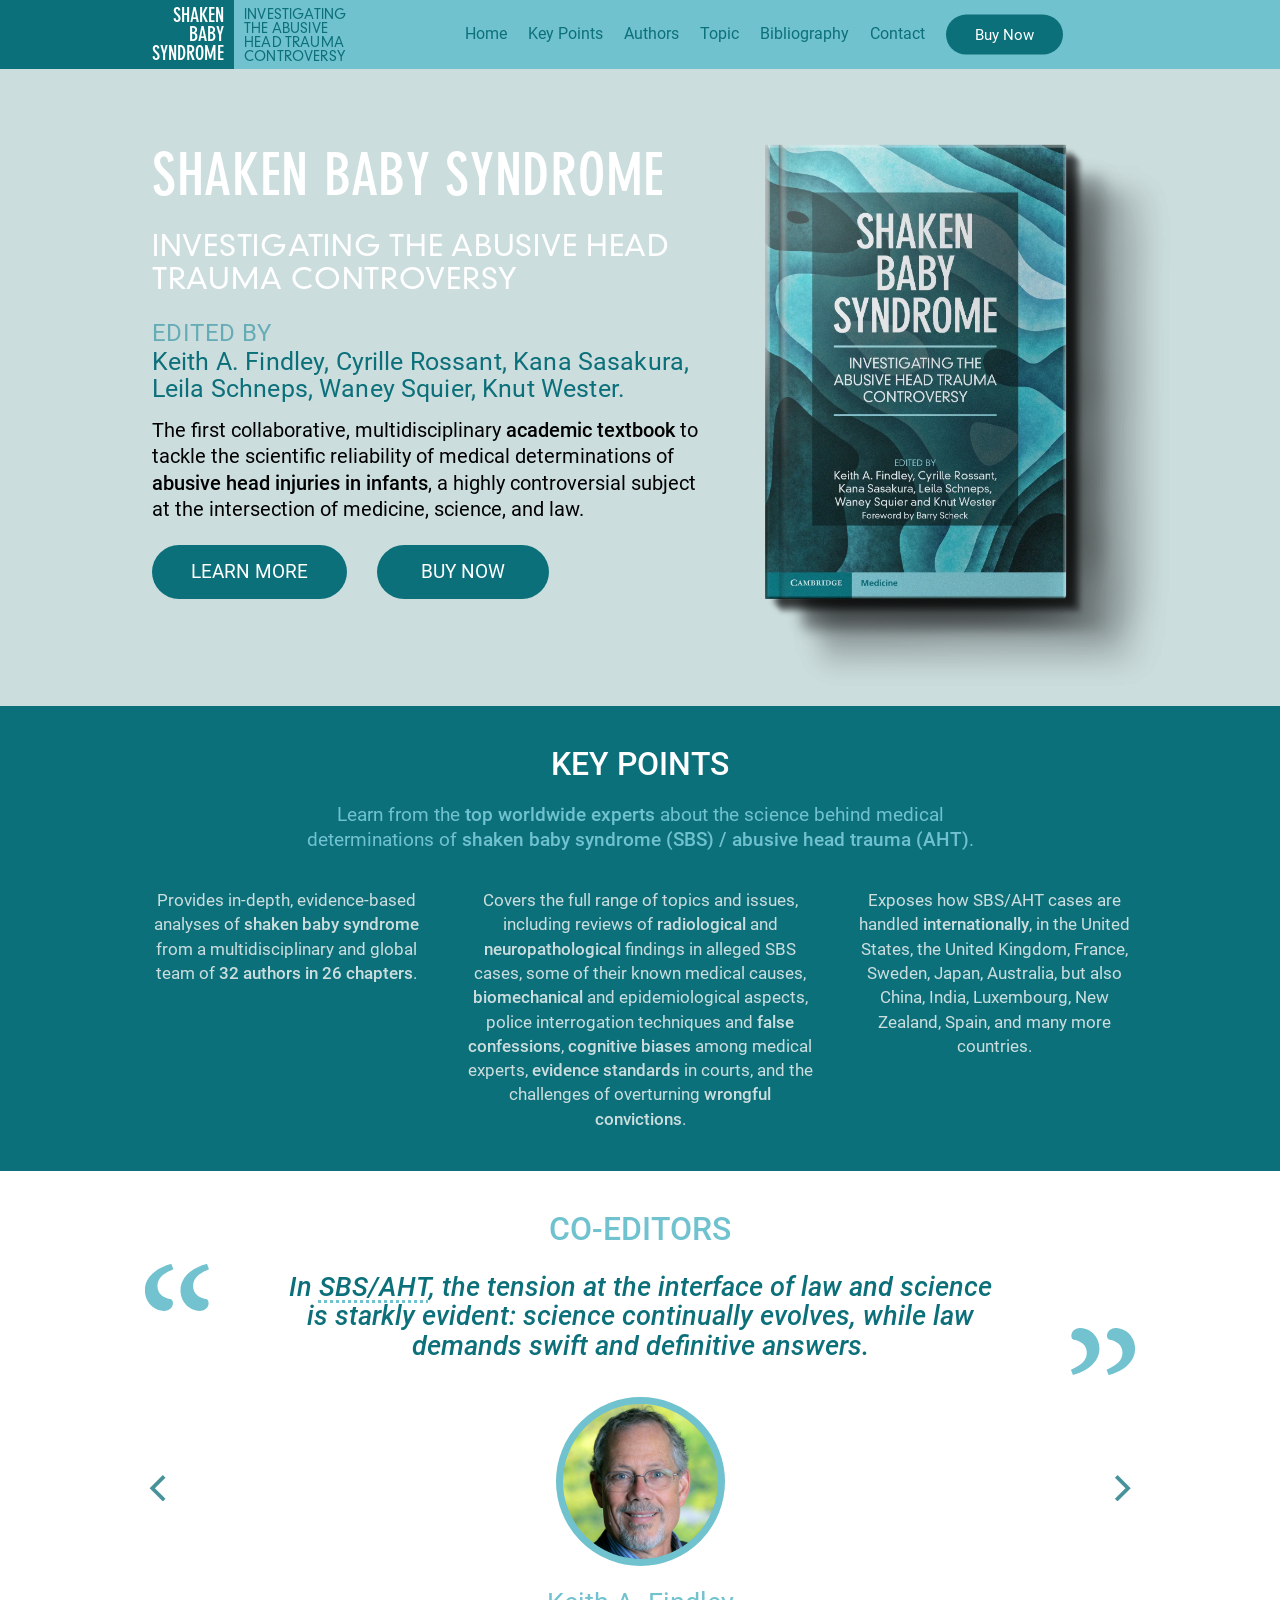
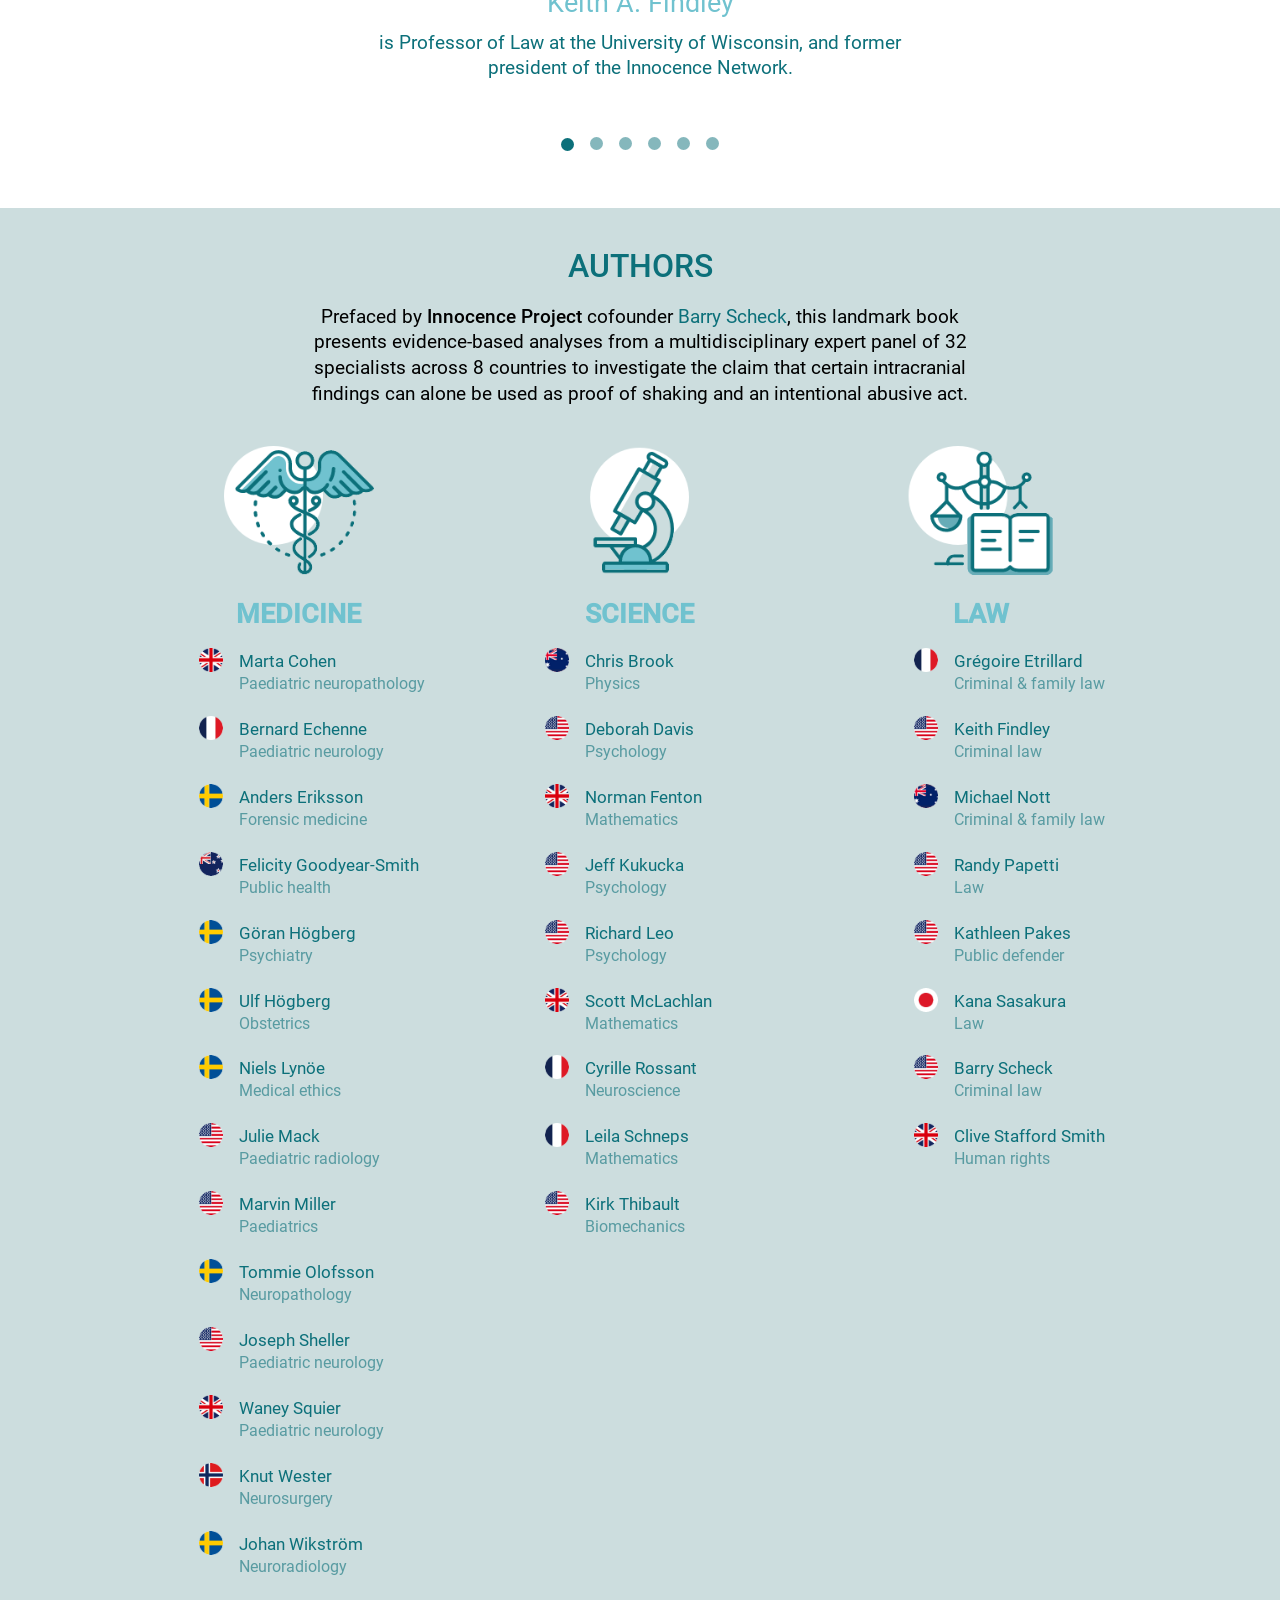
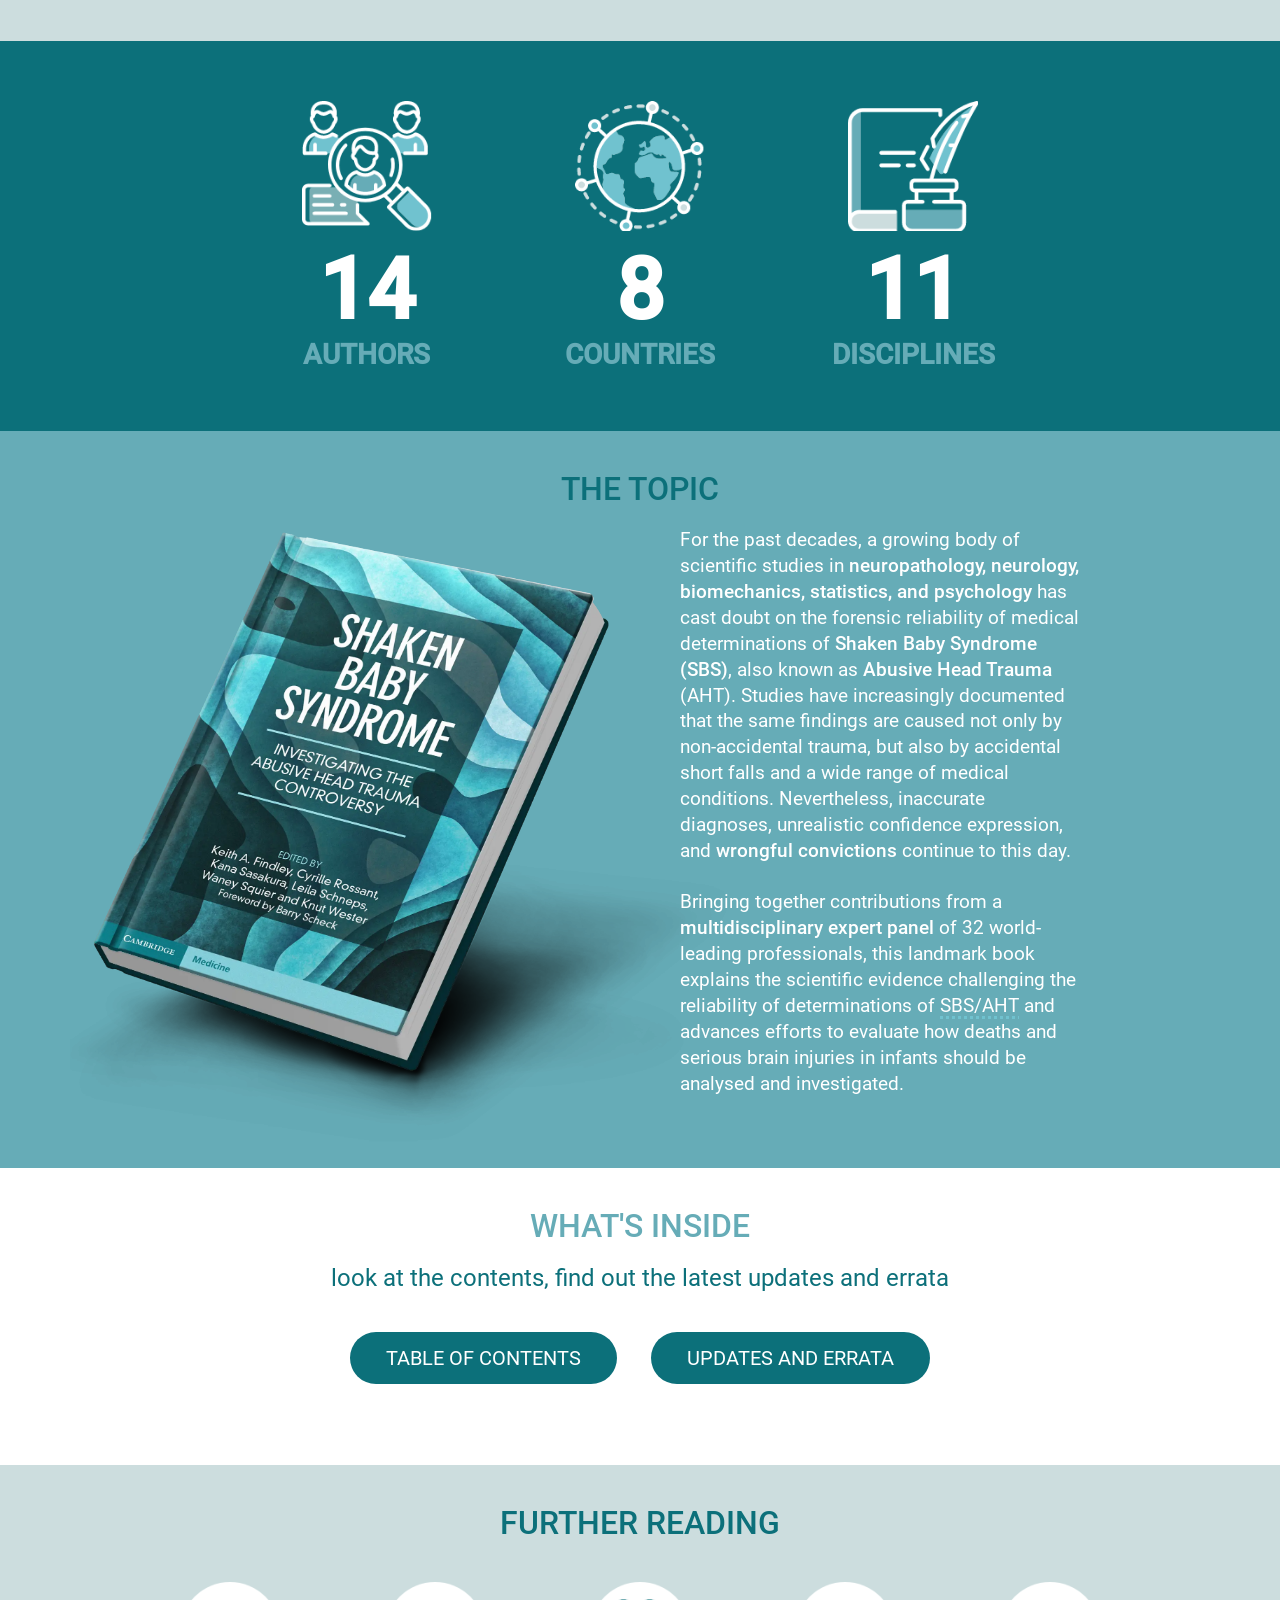
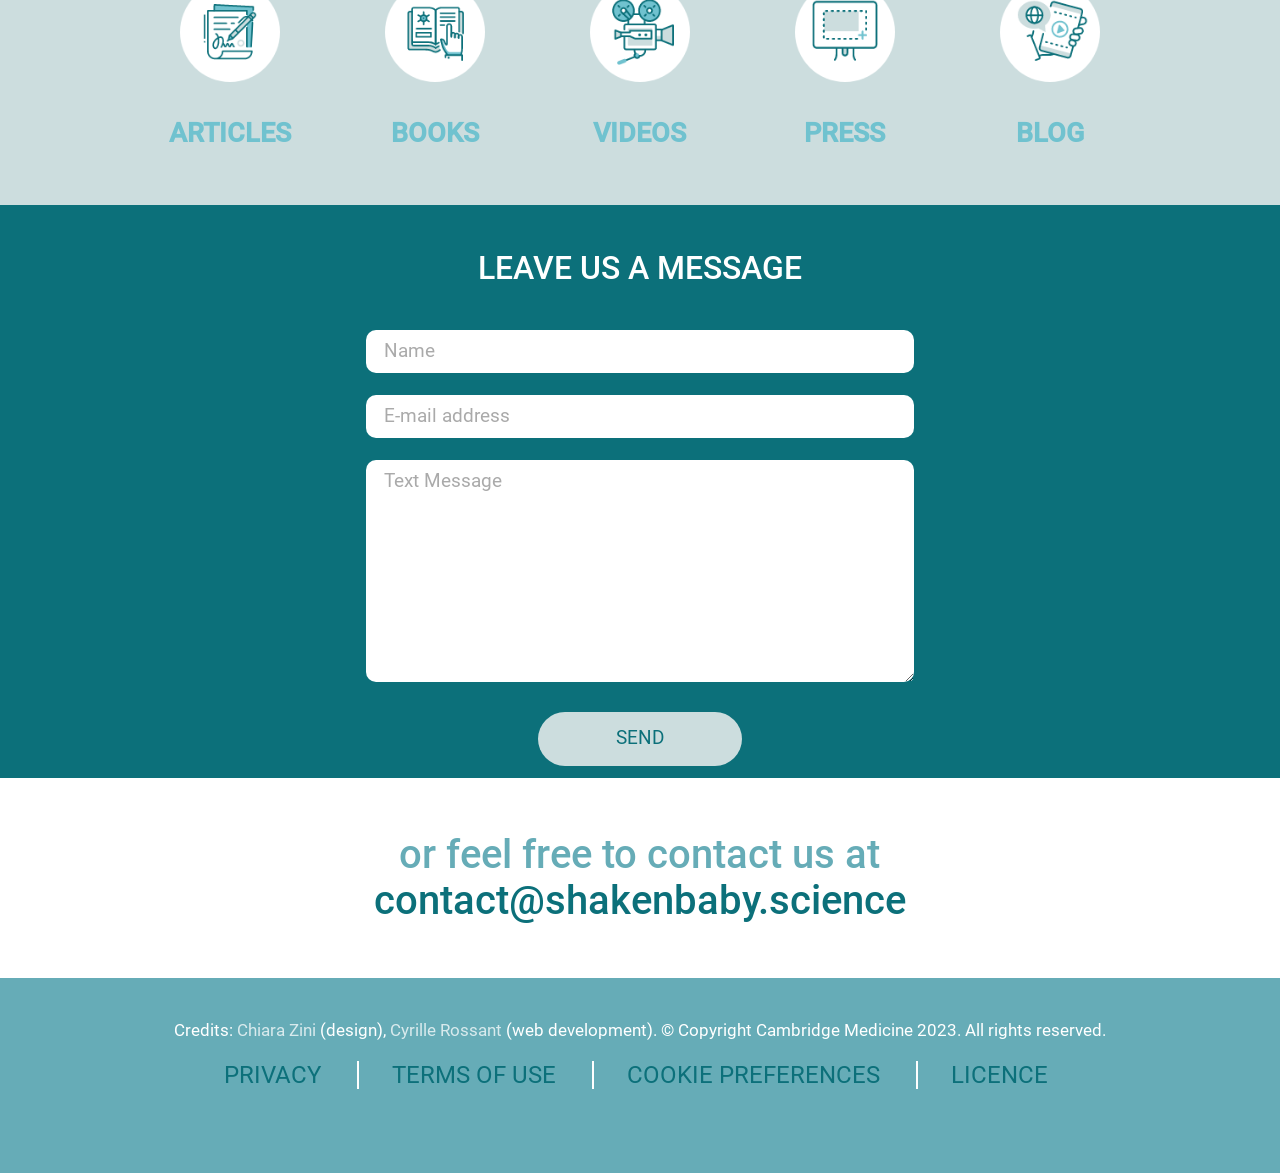
==== index.html @ 45409e69 "Update buy link while the Cambridge is down" ====
<!DOCTYPE html>
<html lang="en-us">

<head>

    <meta charset="UTF-8">
    <meta name="viewport" content="width=device-width, initial-scale=1">

    <title>Shaken Baby Syndrome: Investigating the Abusive Head Trauma Controversy</title>

    <!-- TERMLY COOKIE BANNER -->
    <script type="text/javascript" src="https://app.termly.io/embed.min.js" data-auto-block="on" data-website-uuid="29b89f35-43fa-4795-9ef7-62b72fe59351"></script>
    <script async src="https://www.googletagmanager.com/gtag/js?id=G-44QDYP10N1"></script>
    <script>window.dataLayer = window.dataLayer || []; function gtag() { dataLayer.push(arguments); }
        gtag('js', new Date()); gtag('config', 'G-44QDYP10N1', { cookie_flags: 'max-age=7200;secure; samesite=none' });
    </script>

    <!-- GOOGLE reCAPTCHA v3 -->
    <script src="https://www.google.com/recaptcha/api.js?render=explicit&onload=onRecaptchaLoadCallback"></script>


    <script src="js/main.js"></script>

    <link rel="stylesheet" href="css/flickity.min.css">
    <link rel="stylesheet" href="css/normalize.css">
    <link rel="stylesheet" href="css/main.css">
    <link rel="stylesheet" href="css/mobile.css">
    <link rel="stylesheet" href="css/print.css">

</head>

<body>

    <!-- HEADER -->
    <header>

        <!-- LEFT -->
        <div class="wrap-left">
        </div>

        <!-- CENTER -->
        <div class="wrap-center">

            <!-- CAMBRIDGE -->
            <nav id="cambridge">
                <a href="#top">shaken baby syndrome
                </a>
            </nav>

            <!-- MEDICINE -->
            <nav id="medicine">
                <a href="#top">investigating the abusive head trauma controversy</a>
            </nav>

            <!-- MENU -->
            <nav id="menu" role="navigation">
                <div class="collapsible-menu">
                    <input type="checkbox">

                    <span></span>
                    <span></span>
                    <span></span>

                    <ul>
                        <li><a href="#home">Home</a></li>
                        <li><a href="#key">Key Points</a></li>
                        <li><a href="#editors">Authors</a></li>
                        <li><a href="#topic">Topic</a></li>
                        <li><a href="#further">Bibliography</a></li>
                        <li><a href="#contact">Contact</a></li>
                        <li><a class="button" href="https://www.amazon.co.uk/Shaken-Baby-Syndrome-Investigating-Controversy/dp/1009384767/">Buy Now</a></li>
                    </ul>
                </div>
            </nav>

        </div>

        <!-- RIGHT -->
        <div class="wrap-right">
        </div>

    </header>


    <!-- MAIN -->
    <main>

        <!-- HERO -->
        <section id="hero">
            <div class="wrapper">
                <div class="text">
                    <div class="text-wrapper">
                        <a name="home" class="anchor"></a>
                        <h1>Shaken Baby Syndrome</h1>
                        <h2>Investigating The Abusive Head Trauma Controversy</h2>
                        <h3>Edited by</h3>
                        <h4>
                            Keith A. Findley,
                            Cyrille Rossant,
                            Kana Sasakura,
                            Leila Schneps,
                            Waney Squier,
                            Knut Wester.
                        </h4>
                        <summary>
                            The first collaborative, multidisciplinary <strong>academic textbook</strong> to tackle the scientific reliability of medical determinations of <strong>abusive head injuries in infants</strong>, a highly controversial subject at the intersection of medicine, science, and law.
                        </summary>
                        <div class="buttons">
                            <a class="button learn" href="#topic">Learn More</a>
                            <a class="button buy" href="https://www.amazon.co.uk/Shaken-Baby-Syndrome-Investigating-Controversy/dp/1009384767/">Buy
                                Now</a>
                        </div>
                    </div>
                </div>
                <figure class="cover"></figure>
            </div>
        </section>


        <!-- KEY POINTS -->
        <section id="key-points">
            <div class="wrapper">
                <div class="title">
                    <a name="key" class="anchor"></a>
                    <h2>Key Points</h2>
                    <h3>Learn from the <strong>top worldwide experts</strong> about the science behind medical determinations of <strong>shaken baby syndrome (SBS) / abusive head trauma (AHT)</strong>.</h3>
                </div>
                <div class="cols">
                    <div class="col col1">
                        Provides in-depth, evidence-based analyses of <strong>shaken baby syndrome</strong> from a multidisciplinary and global team of <strong>32 authors in 26 chapters</strong>.
                    </div>
                    <div class="col col2">
                        Covers the full range of topics and issues, including reviews of <strong>radiological</strong> and <strong>neuropathological</strong> findings in alleged SBS cases, some of their known medical causes, <strong>biomechanical</strong> and epidemiological aspects, police interrogation techniques and <strong>false confessions</strong>, <strong>cognitive biases</strong> among medical experts, <strong>evidence standards</strong> in courts, and the challenges of overturning <strong>wrongful convictions</strong>.
                    </div>
                    <div class="col col3">
                        Exposes how SBS/AHT cases are handled <strong>internationally</strong>, in the United States, the United Kingdom, France, Sweden, Japan, Australia, but also China, India, Luxembourg, New Zealand, Spain, and many more countries.
                    </div>
                </div>
            </div>
        </section>


        <!-- CO-EDITORS -->
        <section id="editors">
            <div class="wrapper">
                <h2>Co-editors</h2>

                <div class="carousel" data-flickity='{ "draggable": "true", "autoPlay": 5000, "contain": true, "wrapAround": true }'>


                    <!-- KEITH A FINDLEY -->
                    <div class="carousel-cell cell-findley">
                        <div class="quote-wrapper">
                            <div class="quote">
                                In <abbr title="Shaken Baby Syndrome/Abusive Head Trauma">SBS/AHT</abbr>, the tension at the interface of law and science is starkly evident: science continually evolves, while law demands swift and definitive answers.
                            </div>
                        </div>
                        <div class="picture">
                            <figure class="editor-findley"></figure>
                        </div>

                        <h3>Keith A. Findley</h3>
                        <p>
                            is Professor of Law at the University of Wisconsin, and former president of the Innocence Network.
                        </p>
                    </div>


                    <!-- CYRILLE ROSSANT -->
                    <div class="carousel-cell">
                        <div class="quote-wrapper">
                            <div class="quote">
                                French national diagnosis guidelines about <abbr title="Shaken Baby Syndrome/Abusive Head Trauma">SBS/AHT</abbr> are inconsistent with the current state of scientific knowledge and should be urgently revised.
                            </div>
                        </div>
                        <div class="picture">
                            <figure class="editor-rossant"></figure>
                        </div>

                        <h3>Cyrille Rossant</h3>
                        <p>
                            is a neuroscience researcher and software engineer at the Institute of Neurology, University College London.
                        </p>
                    </div>


                    <!-- KANA SASAKURA -->
                    <div class="carousel-cell">
                        <div class="quote-wrapper">
                            <div class="quote">
                                The <abbr title="Shaken Baby Syndrome/Abusive Head Trauma">SBS/AHT</abbr> hypothesis has become a controversial topic of debate in Japan. A full review of cases that were convicted in the past is essential.
                            </div>
                        </div>
                        <div class="picture">
                            <figure class="editor-sasakura"></figure>
                        </div>

                        <h3>Kana Sasakura</h3>
                        <p>
                            is a professor of criminal procedure law at Konan University, Kobe.
                        </p>
                    </div>


                    <!-- LEILA SCHNEPS -->
                    <div class="carousel-cell">
                        <div class="quote-wrapper">
                            <div class="quote">
                                The medical studies rejecting short falls as acceptable explanations of SBS-like symptoms in babies are statistically flawed, and contradict numerous published witnessed cases.
                            </div>
                        </div>
                        <div class="picture">
                            <figure class="editor-schneps"></figure>
                        </div>

                        <h3>Leila Schneps</h3>
                        <p>
                            is Professor of Mathematics working at Sorbonne University, Paris.
                        </p>
                    </div>


                    <!-- WANEY SQUIER -->
                    <div class="carousel-cell">
                        <div class="quote-wrapper">
                            <div class="quote">
                                A better understanding of infant neuropathology is essential for more accurate diagnoses and fairer assessment of cases in courts.
                            </div>
                        </div>
                        <div class="picture">
                            <figure class="editor-squier"></figure>
                        </div>

                        <h3>Waney Squier</h3>
                        <p>
                            is a retired paediatric neuropathologist, formerly John Radcliffe Hospital, Oxford, UK.
                        </p>
                    </div>


                    <!-- KNUT WESTER -->
                    <div class="carousel-cell">
                        <div class="quote-wrapper">
                            <div class="quote">
                                Benign external hydrocephalus is likely to be frequently misdiagnosed as abusive head trauma, thus causing false accusations of child abuse.
                            </div>
                        </div>
                        <div class="picture">
                            <figure class="editor-wester"></figure>
                        </div>

                        <h3>Knut Wester</h3>
                        <p>
                            is a neurosurgeon, and Professor Emeritus in the Department of Clinical Medicine at the University of Bergen, Norway.
                        </p>
                    </div>


                </div>
            </div>
        </section>


        <!-- AUTHORS -->
        <section id="authors">
            <div class="wrapper">
                <a name="authors" class="anchor"></a>
                <h2>Authors</h2>
                <summary>
                    Prefaced by <strong>Innocence Project</strong> cofounder <a href="https://en.wikipedia.org/wiki/Barry_Scheck">Barry Scheck</a>, this landmark book presents evidence-based analyses from a multidisciplinary expert panel of 32 specialists across 8 countries to investigate the claim that certain intracranial findings can alone be used as proof of shaking and an intentional abusive act.
                </summary>
                <div class="cols">
                    <div class="col col1">
                        <img src="img/Medicine_icon.png">
                        <h3>Medicine</h3>
                        <ul class="medicine">
                            <li><i class="country-gb"> </i>Marta Cohen<br><span class="discipline">Paediatric neuropathology</span></li>
                            <li><i class="country-fr"> </i>Bernard Echenne<br><span class="discipline">Paediatric neurology</span></li>
                            <li><i class="country-sw"> </i>Anders Eriksson<br><span class="discipline">Forensic medicine</span></li>
                            <li><i class="country-nz"> </i>Felicity Goodyear-Smith<br><span class="discipline">Public health</span></li>
                            <li><i class="country-sw"> </i>Göran Högberg<br><span class="discipline">Psychiatry</span></li>
                            <li><i class="country-sw"> </i>Ulf Högberg<br><span class="discipline">Obstetrics</span></li>
                            <li><i class="country-sw"> </i>Niels Lynöe<br><span class="discipline">Medical ethics</span></li>
                            <li><i class="country-us"> </i>Julie Mack<br><span class="discipline">Paediatric radiology</span></li>
                            <li><i class="country-us"> </i>Marvin Miller<br><span class="discipline">Paediatrics</span></li>
                            <li><i class="country-sw"> </i>Tommie Olofsson<br><span class="discipline">Neuropathology</span></li>
                            <li><i class="country-us"> </i>Joseph Sheller<br><span class="discipline">Paediatric neurology</span></li>
                            <li><i class="country-gb"> </i>Waney Squier<br><span class="discipline">Paediatric neurology</span></li>
                            <li><i class="country-nw"> </i>Knut Wester<br><span class="discipline">Neurosurgery</span></li>
                            <li><i class="country-sw"> </i>Johan Wikström<br><span class="discipline">Neuroradiology</span></li>
                        </ul>
                    </div>
                    <div class="col col2">
                        <img src="img/Science_icon.png">
                        <h3>Science</h3>
                        <ul class="science">
                            <li><i class="country-au"> </i>Chris Brook<br><span class="discipline">Physics</span></li>
                            <li><i class="country-us"> </i>Deborah Davis<br><span class="discipline">Psychology</span></li>
                            <li><i class="country-gb"> </i>Norman Fenton<br><span class="discipline">Mathematics</span></li>
                            <li><i class="country-us"> </i>Jeff Kukucka<br><span class="discipline">Psychology</span></li>
                            <li><i class="country-us"> </i>Richard Leo<br><span class="discipline">Psychology</span></li>
                            <li><i class="country-gb"> </i>Scott McLachlan<br><span class="discipline">Mathematics</span></li>
                            <li><i class="country-fr"> </i>Cyrille Rossant<br><span class="discipline">Neuroscience</span></li>
                            <li><i class="country-fr"> </i>Leila Schneps<br><span class="discipline">Mathematics</span></li>
                            <li><i class="country-us"> </i>Kirk Thibault<br><span class="discipline">Biomechanics</span></li>
                        </ul>
                    </div>
                    <div class="col col3">
                        <img src="img/Law_icon.png">
                        <h3>Law</h3>
                        <ul class="law">
                            <li><i class="country-fr"> </i>Grégoire Etrillard<br><span class="discipline">Criminal & family law</span></li>
                            <li><i class="country-us"> </i>Keith Findley<br><span class="discipline">Criminal law</span></li>
                            <li><i class="country-au"> </i>Michael Nott<br><span class="discipline">Criminal & family law</span></li>
                            <li><i class="country-us"> </i>Randy Papetti<br><span class="discipline">Law</span></li>
                            <li><i class="country-us"> </i>Kathleen Pakes<br><span class="discipline">Public defender</span></li>
                            <li><i class="country-jp"> </i>Kana Sasakura<br><span class="discipline">Law</span></li>
                            <li><i class="country-us"> </i>Barry Scheck<br><span class="discipline">Criminal law</span></li>
                            <li><i class="country-gb"> </i>Clive Stafford Smith<br><span class="discipline">Human rights</span></li>
                        </ul>
                    </div>
                </div>
            </div>
        </section>


        <!-- NUMBERS -->
        <section id="numbers">
            <div class="wrapper">
                <div class="col col1">
                    <figure></figure>
                    <div class="number">32</div>
                    <div class="name">authors</div>
                </div>
                <div class="col col2">
                    <figure></figure>
                    <div class="number">8</div>
                    <div class="name">countries</div>
                </div>
                <div class="col col3">
                    <figure></figure>
                    <div class="number">16</div>
                    <div class="name">disciplines</div>
                </div>
            </div>
        </section>


        <!-- TOPIC -->
        <section id="topic">
            <div class="wrapper">
                <a name="topic" class="anchor"></a>
                <h2>The topic</h2>
                <div class="cols">
                    <figure></figure>
                    <div class="text">
                        <div class="text-wrapper">
                            <p>
                                For the past decades, a growing body of scientific studies in <strong>neuropathology, neurology, biomechanics, statistics, and psychology</strong> has cast doubt on the forensic reliability of medical determinations of <strong>Shaken Baby Syndrome (SBS)</strong>, also known as <strong>Abusive Head Trauma</strong> (AHT). Studies have increasingly documented that the same findings are caused not only by non-accidental trauma, but also by accidental short falls and a wide range of medical conditions. Nevertheless, inaccurate diagnoses, unrealistic confidence expression, and <strong>wrongful convictions</strong> continue to this day.
                            </p>
                            <p>
                                Bringing together contributions from a <strong>multidisciplinary expert panel</strong> of 32 world-leading professionals, this landmark book explains the scientific evidence challenging the reliability of determinations of <abbr title="Shaken Baby Syndrome/Abusive Head Trauma">SBS/AHT</abbr> and advances efforts to evaluate how deaths and serious brain injuries in infants should be analysed and investigated.
                            </p>
                        </div>
                    </div>
                </div>
            </div>
        </section>


        <!-- INFO -->
        <section id="info">
            <div class="wrapper">
                <h2>what's inside</h2>
                <summary>look at the contents, find out the latest updates and errata</summary>
                <div class="buttons">
                    <a class="button contents" href="details.html#contents">table of contents</a>
                    <a class="button updates" href="details.html#errata">updates and errata</a>
                </div>
            </div>
        </section>


        <!-- FURTHER READING -->
        <section id="further">
            <div class="wrapper">
                <a name="further" class="anchor"></a>
                <h2>further reading</h2>
                <ul>
                    <li class="col1">
                        <a href="details.html#articles">
                            <figure></figure>
                            <h3>articles</h3>
                        </a>
                    </li>
                    <li class="col2"><a href="details.html#books">
                            <figure></figure>
                            <h3>books</h3>
                        </a>
                    </li>
                    <li class="col3">
                        <a href="details.html#videos">
                            <figure></figure>
                            <h3>videos</h3>
                        </a>
                    </li>
                    <li class="col4">
                        <a href="details.html#press-investigations">
                            <figure></figure>
                            <h3>press</h3>
                        </a>
                    </li>
                    <li class="col5">
                        <a href="details.html#blog">
                            <figure></figure>
                            <h3>blog</h3>
                        </a>
                    </li>
                </ul>
            </div>
        </section>


        <!-- MESSAGE -->
        <section id="message">
            <div class="wrapper">
                <a name="contact" class="anchor"></a>
                <h2>Leave us a message</h2>
                <form action="https://getform.io/f/b165f3af-00d9-4ef8-ae39-d2d396b95df0" method="POST">
                    <input name="name" class="name" type="text" placeholder="Name" required="required">
                    <input name="email" class="email" type="email" placeholder="E-mail address" required="required">
                    <textarea name="message" class="message" placeholder="Text Message" required="required"></textarea>
                    <input type="hidden" name="_gotcha" style="display:none !important">
                    <input type="hidden" id="captchaResponse" name="g-recaptcha-response">
                    <input type="submit" value="send" class="submit">
                </form>
                <div id="inline-badge"></div>
            </div>
        </section>


        <!-- MAIL -->
        <section id="mail">
            <div class="wrapper">
                <h2><span>or feel free</span> <span>to contact</span> <span>us at</span>
                    <a href="mailto:contact@shakenbaby.science">
                        <span>contact@</span> <span>shakenbaby.</span> <span>science</span>
                    </a>
                </h2>
            </div>
        </section>

    </main>


    <!-- FOOTER -->
    <footer>
        <div class="wrapper">
            <p class="copyright">
                Credits: <a href="https://www.linkedin.com/in/czini/">Chiara Zini</a> (design), <a href="https://cyrille.rossant.net/">Cyrille Rossant</a> (web development).
                © Copyright Cambridge Medicine 2023. All rights reserved.</p>
            <p class="privacy">
                <a href="privacy.html" class="col1">privacy</a>
                <a href="terms.html" class="col2">terms of use</a>
                <a href="#" class="col3" onclick="window.displayPreferenceModal();return false;" id="termly-consent-preferences">cookie preferences</a>
                <a href="https://www.cambridge.org/legal/copyright" class="col4">licence</a>
            </p>
        </div>
    </footer>

    <script src="js/flickity.pkgd.min.js"></script>
    <script>
        function onRecaptchaLoadCallback() {
            var clientId = grecaptcha.render('inline-badge', {
                'sitekey': '6LfmmvgkAAAAAE5ci2NyakSMS-afL-tekveHQrgn',
                'badge': 'inline',
                'size': 'invisible'
            });

            grecaptcha.ready(function () {
                grecaptcha.execute(clientId, {
                    action: 'homepage'
                })
                    .then(function (token) {
                        document.getElementById('captchaResponse').value = token;
                    });
            });
        }
    </script>

    <script type="text/javascript">var sc_project = 12850801; var sc_invisible = 1; var sc_security = "9dd4a4d2";</script>
    <script type="text/javascript" src="https://www.statcounter.com/counter/counter.js" async></script>
</body>

</html>
---- css/main.css ----
/*************************************************************************************************/
/* GENERAL */
/*************************************************************************************************/

:root {
    --theme-color-1: #70C2CF;
    --theme-color-2: #CCDDDE;
    --theme-color-3: #66ACB7;
    --theme-color-4: #0C707A;
    --theme-color-5: #152829;

    --main-width: 1280px;
}

@font-face {
    font-family: "DINNeuzeitGroteskStd-Bold";
    src: url("../woff/DINNeuzeitGroteskStd-BdCond.woff") format("woff");
}

@font-face {
    font-family: "DINNeuzeitGroteskStd-Light";
    src: url("../woff/DINNeuzeitGroteskStd-Light.woff") format("woff");
}

@font-face {
    font-family: "Roboto";
    font-style: normal;
    font-weight: 400;
    font-display: swap;
    src: url("../woff/Roboto-Regular.woff") format("woff");
}

@font-face {
    font-family: "Roboto";
    font-style: normal;
    font-weight: 500;
    font-display: swap;
    src: url("../woff/Roboto-Medium.woff") format("woff");
}

@font-face {
    font-family: "Roboto";
    font-style: italic;
    font-weight: 400;
    font-display: swap;
    src: url("../woff/Roboto-Italic.woff") format("woff");
}

@font-face {
    font-family: "Roboto";
    font-style: italic;
    font-weight: 500;
    font-display: swap;
    src: url("../woff/Roboto-MediumItalic.woff") format("woff");
}


html,
body {
    max-width: 100%;
    overflow-x: hidden;
}

body {
    margin: 0;
    padding: 0;


    /* background-size: 1600px;
    background-position-x: calc(50% + 30px);
    background-position-y: 0px;
    background-repeat: no-repeat;
    background-image: url('../img/SBS_Book_WebSite.jpg');
    opacity: .75; */

}

html {
    scroll-behavior: smooth;
    scroll-padding-top: 65px;
}

* {
    font-family: 'Roboto', sans-serif;
}

h1,
h2,
h3,
h4,
h5,
h6 {
    padding: 0;
    margin: 0;
}

a {
    text-decoration: none;
    color: inherit;
}

a:hover {
    filter: brightness(125%);
}

summary {
    list-style: none;
}

ul {
    list-style: none;
}

section strong {
    font-weight: 500;
}

abbr[title] {
    text-underline-offset: 4px;
    text-decoration-thickness: 3px;
    text-decoration-color: var(--theme-color-1);
}

a.anchor {
    display: block;
}



/*************************************************************************************************/
/* BUTTONS */
/*************************************************************************************************/

.button {
    padding: 10px 32px;
    font-size: 11pt;
    border: 0;
    border-radius: 30px;
    cursor: pointer;
    white-space: nowrap;
}

/* LIGHT DEACTIVATED */
.button {
    background-color: var(--theme-color-4);
    color: white;
}

/* LIGHT ACTIVATED */
.button:hover {
    background-color: white;
    color: var(--theme-color-4);
}

/* DARK DEACTIVATED */
.button.dark {
    background-color: var(--theme-color-2);
    color: var(--theme-color-4);
    font-weight: normal;
}

/* DARK ACTIVATED */
.button.dark:hover {
    background-color: var(--theme-color-2);
    color: var(--theme-color-4);
    font-weight: bold;
}

.button:active {
    position: relative;
    top: 1px;
    left: 1px;
}



/*************************************************************************************************/
/* HEADER */
/*************************************************************************************************/

header {
    margin: 0;
    padding: 0;
    width: 100%;
    height: 69px;
    background: var(--theme-color-1);
    font-size: 13pt;
    position: fixed;
    z-index: 10;

    display: flex;
    flex-wrap: nowrap;
    justify-content: center;
}

header .wrap-left {
    background: var(--theme-color-4);
    flex: 1;
}

header .wrap-center {
    background: var(--theme-color-1);
    flex: 0 1 1000px;
    display: flex;
}

header .wrap-right {
    background-color: --var(--theme-color-1);
    flex: 1;
}

header #cambridge {
    background-color: var(--theme-color-4);
    flex: 0 0 94px;
    height: 100%;
    margin: 0;
    text-align: right;
    text-transform: uppercase;
    display: flex;
    justify-content: right;
    align-items: center;
}

header #cambridge a {
    font-family: 'DINNeuzeitGroteskStd-Bold';
    font-size: 15pt;
    color: #fff;
    width: 76px;
    line-height: .95em;
    padding: 8px 10px 4px 0;
}

header #medicine {
    margin: 1px 0 0 10px;
    flex: 0;
    letter-spacing: 0.01em;
    font-weight: 500;
    text-transform: uppercase;
    display: flex;
    justify-content: left;
    align-items: center;
}

header #medicine a {
    font-family: 'DINNeuzeitGroteskStd-Light';
    font-size: 10pt;
    font-weight: 500;
    color: var(--theme-color-4);
    width: 112px;
    line-height: 1.05em;
    padding: 8px 0 4px 0;
}

header #medicine a:hover {
    filter: none;
}

header #menu {
    color: var(--theme-color-4);
    flex: 1;
    font-size: 12pt;
    display: flex;
    justify-content: center;
    align-items: center;
}

header #menu ul {
    margin: 0;
    padding: 0 0 0 48px;

    /* HACK: this prevents the responsive menu from quickly disappearing when dynamically
    switching from viewport >1000px to <1000 px */
    transform: translate(0, -100%);
    position: relative;
    top: 18px;
}

header #menu ul li {
    display: inline;
    margin: 0 17px 0 0;
}

header #menu ul li a:hover {
    /* filter: brightness(125%); */
}

header #menu .button {
    padding: 11px 29px;
    /* background-color: var(--theme-color-4); */
    position: relative;
    top: 1px;
}

#menu .collapsible-menu input {
    display: none;
}



/*************************************************************************************************/
/* MAIN */
/*************************************************************************************************/

main {
    display: flex;
    flex-wrap: nowrap;
    flex-direction: column;
    align-items: center;
}

section {
    flex: 1;
    width: 100%;
    display: flex;
    flex-wrap: wrap;
    align-items: center;
    justify-content: center;
}

section .wrapper {
    flex: 1;
    width: 100%;
    max-width: 1024px;
    margin: 0 auto;
    padding: 40px 5%;
}

section h2 {
    text-transform: uppercase;
    text-align: center;
    margin: 0 0 20px 0;
    font-size: 24pt;
    font-weight: 500;
}



/*************************************************************************************************/
/* HERO */
/*************************************************************************************************/

#hero {
    padding: 100px 0 0 0;
    background-color: var(--theme-color-2);
}

#hero .wrapper {
    padding: 20px 0 0 0;
    flex: 1;
    display: flex;
    flex-wrap: wrap;
    justify-content: center;
    max-width: var(--main-width);
}

#hero .text {
    flex: 2.3;
    padding: 8px 0;
    margin: 0;
    display: flex;
    flex-wrap: nowrap;
    justify-content: right;
    flex-direction: row-reverse;
}

#hero .text .text-wrapper {
    flex: 1;
    max-width: 547px;
    padding-left: 70px;
    padding-right: 28px;
}

#hero .cover {
    display: block;
    flex: 1.75;
    margin: 0;
    width: 100%;
    height: 100%;
    min-height: 586px;
    background-repeat: no-repeat;
    /*
    background-size: 126%;
    background-position: right -10% top 68%; */

    background-size: 650px;
    background-position: left calc(50% - 80px) top -60px;

    background-image: url('../img/SBS_Book_MockUp_01.webp'), url('../img/SBS_Book_MockUp_01s.png');

    /* Fallback for iOS Safari <= 13 */
    /* @supports (background-image: url('../img/SBS_Book_MockUp_01.webp')) {
        background-image: url('../img/SBS_Book_MockUp_01.webp');
    } */
}



#hero h1 {
    text-transform: uppercase;
    color: white;
    font-family: 'DINNeuzeitGroteskStd-Bold';
    font-size: 44pt;
    margin: 18px 0 20px 0;
    font-weight: 400;
    letter-spacing: .012em;
    overflow-wrap: normal;
    white-space: nowrap;
}

#hero h2 {
    color: white;
    font-family: 'DINNeuzeitGroteskStd-Light';
    text-align: left;
    font-size: 22pt;
    margin: 0 0 16px 0;
    line-height: 1.1em;
    letter-spacing: .025em;
}

#hero h3 {
    text-transform: uppercase;
    color: var(--theme-color-3);
    font-weight: 400;
    font-size: 18pt;
    margin: 22px 0 0 0;
    letter-spacing: .02em;
}

#hero h4 {
    color: var(--theme-color-4);
    font-weight: 400;
    font-size: 18.5pt;
    letter-spacing: .006em;
    line-height: 1.1em;
}

#hero summary {
    margin: 15px 0 10px 0;
    line-height: 1.32em;
    font-size: 15pt;
}

#hero summary strong {
    font-weight: 500;
}

#hero .buttons {
    margin-top: 20px;
    padding: 20px 0;
}

#hero .button {
    text-transform: uppercase;
    font-size: 14pt;
    padding: 16px 39px;
    margin-top: 10px;
    margin-right: 26px;
}

/* #hero .button.learn {
    background-color: white;
    color: var(--theme-color-4);
} */

#hero .button.buy {
    padding-left: 44px;
    padding-right: 44px;
}



/*************************************************************************************************/
/* KEY POINTS */
/*************************************************************************************************/

#key-points {
    background-color: var(--theme-color-4);
}

#key-points .wrapper {
    /* max-width: 960px; */
    /* padding: 40px 40px 50px 40px; */
}

#key-points .title {
    max-width: 700px;
    margin: 0 auto 35px auto;
}

#key-points h2 {
    /* margin: 0 0 8px 0;
    padding: 0 0 0 0; */
    text-transform: uppercase;
    color: #fff;
    text-align: center;
    font-size: 24pt;
    /* font-weight: 400; */
}

#key-points h3 {
    padding: 0;
    color: var(--theme-color-1);
    text-align: center;
    font-size: 14pt;
    line-height: 1.35em;
    font-weight: 400;
}

#key-points strong {
    font-weight: 500;
}

#key-points .cols {
    display: flex;
    flex-wrap: wrap;
}

#key-points .col {
    flex: 1 1 200px;
    color: var(--theme-color-2);
    margin: 0 10px;
    padding: 0 10px;
    text-align: center;
    line-height: 1.4em;
    font-size: 13pt;
}

#key-points .col2 {
    flex: 2 2 200px;
}



/*************************************************************************************************/
/* EDITORS */
/*************************************************************************************************/

#editors {
    background-color: #fff;
}

#editors .wrapper {
    /* max-width: 900px; */
    /* padding: 40px 5% 88px 5%; */
    padding-bottom: 80px;
}

#editors h2 {
    color: var(--theme-color-1);
    margin-bottom: 0;
}

#editors .carousel {
    width: 100%;
    margin: 0;
}

#editors .quote-wrapper {
    width: 100%;
    background-image: url("../img/quote0.svg"), url("../img/quote1.svg");
    background-repeat: no-repeat, no-repeat;
    background-size: 64px, 64px;
    background-position: 17px 16px, right 17px bottom 12px;
}

#editors .quote {
    padding: 25px 15%;
    font-size: 20pt;
    color: var(--theme-color-4);
    text-align: center;
    margin: 0 auto;
    font-style: italic;
    font-weight: 500;
    line-height: 1.12em;
}

#editors figure {
    width: 155px;
    height: 155px;
    margin: 10px auto 22px auto;
    border: 7px solid var(--theme-color-1);
    border-radius: 100%;
    background-repeat: no-repeat;
    background-size: 160px;
}

#editors figure.editor-findley {
    background-image: url("../img/editor-findley.jpg");
    /* background-size: 105%; */
    /* background-position: -3px -22px; */
}

#editors figure.editor-rossant {
    background-image: url("../img/editor-rossant.jpg");
    /* background-size: 105%; */
    /* background-position: -3px -2px; */
}

#editors figure.editor-sasakura {
    background-image: url("../img/editor-sasakura.jpg");
    /* background-size: 205%; */
    /* background-position: -83px -2px; */
}

#editors figure.editor-schneps {
    background-image: url("../img/editor-schneps.jpg");
    /* background-size: 105%; */
    /* background-position: -5px -2px; */
}

#editors figure.editor-squier {
    background-image: url("../img/editor-squier.jpg");
    /* background-size: 205%; */
    /* background-position: -55px -2px; */
}

#editors figure.editor-wester {
    background-image: url("../img/editor-wester.jpg");
    /* background-size: 105%; */
    /* background-position: -5px -2px; */
}

#editors h3 {
    color: var(--theme-color-1);
    font-size: 20pt;
    font-weight: 400;
    text-align: center;
    margin: 0 0 2px 0;
}

#editors p {
    color: var(--theme-color-4);
    margin: 0 auto 32px auto;
    font-size: 14pt;
    font-weight: 400;
    max-width: 600px;
    line-height: 1.35em;
    text-align: center;
    padding: 10px 5%;
}

.flickity-button {
    color: var(--theme-color-4);
    opacity: .75;
}

.flickity-page-dots .dot {
    background: var(--theme-color-4);
    opacity: .5;
    width: 13px;
    height: 13px;
}

.flickity-page-dots .dot:hover {
    filter: brightness(125%);
}

.flickity-page-dots .dot.is-selected {
    /* background: var(--theme-color-4); */
    opacity: 1.0;
    /* width: 16px; */
    /* height: 16px; */
    position: relative;
    top: 1px;
}



/*************************************************************************************************/
/* AUTHORS */
/*************************************************************************************************/

#authors {
    background-color: var(--theme-color-2);
}

#authors .wrapper {
    /* padding-top: 32px; */
}

#authors h2 {
    color: var(--theme-color-4);
    /* margin-top: 14px;
    padding-bottom: 8px; */
}

#authors summary {
    font-size: 14pt;
    max-width: 700px;
    margin: 10px auto 14px auto;
    padding: 0 5% 2% 5%;
    text-align: center;
    line-height: 1.38em;
}

#authors summary strong {
    font-weight: 500;
}

#authors summary a {
    color: var(--theme-color-4);
}

#authors .cols {
    display: flex;
    flex-wrap: wrap;
}

#authors .cols .col {
    flex: 1;
    width: 100%;
}

#authors .cols .col img {
    display: block;
    max-width: 150px;
    margin: 4px auto 24px auto;
}

#authors .col h3 {
    text-align: center;
    color: var(--theme-color-1);
    font-size: 20pt;
    text-transform: uppercase;
}

#authors ul {
    margin: 20px 0;
    text-indent: -40px;
}

#authors ul.medicine {
    padding-left: 32.5%;
}

#authors ul.science {
    padding-left: 34%;
}

#authors ul.law {
    padding-left: 42%;
}

#authors ul li {
    color: var(--theme-color-4);
    font-size: 13pt;
    margin-bottom: 24px;
}

#authors ul li i {
    display: inline-block;
    background-size: 100%;
    background-repeat: no-repeat;
    width: 24px;
    height: 24px;
    margin-right: 16px;
    vertical-align: middle;
    position: relative;
    top: -2px;
}

#authors ul li .discipline {
    font-size: .9em;
    color: var(--theme-color-4);
    opacity: 60%;
}

#authors i.country-au {
    background-image: url("../img/SBS_Authors_Country-AU.png");
}

#authors i.country-fr {
    background-image: url("../img/SBS_Authors_Country-FR.png");
}

#authors i.country-gb {
    background-image: url("../img/SBS_Authors_Country-GB.png");
}

#authors i.country-jp {
    background-image: url("../img/SBS_Authors_Country-JP.png");
}

#authors i.country-nw {
    background-image: url("../img/SBS_Authors_Country-NW.png");
}

#authors i.country-nz {
    background-image: url("../img/SBS_Authors_Country-NZ.png");
}

#authors i.country-sw {
    background-image: url("../img/SBS_Authors_Country-SW.png");
}

#authors i.country-us {
    background-image: url("../img/SBS_Authors_Country-US.png");
}



/*************************************************************************************************/
/* NUMBERS */
/*************************************************************************************************/

#numbers {
    background-color: var(--theme-color-4);
}

#numbers .wrapper {
    display: flex;
    justify-content: space-evenly;
    padding-top: 60px;
    padding-bottom: 60px;
    max-width: 820px;
}

#numbers .wrapper .col {
    flex: 1;
    width: 100%;
}

#numbers .col figure {
    width: 130px;
    height: 130px;
    background-size: 100%;
    background-repeat: no-repeat;
    margin: 0 auto;
}

#numbers .col1 figure {
    background-image: url("../img/Authors_Icon_white.png");
}

#numbers .col2 figure {
    background-image: url("../img/Countries_Icon_white.png");
}

#numbers .col3 figure {
    background-image: url("../img/Disciplines_Icon_white.png");
}

#numbers .col .number {
    font-size: 64pt;
    font-weight: bold;
    color: white;
    margin: 10px auto 0 auto;
    text-align: center;
}

#numbers .col .name {
    font-size: 21pt;
    font-weight: bold;
    color: var(--theme-color-3);
    margin: 0 auto;
    text-transform: uppercase;
    text-align: center;
    position: relative;
    /* top: -10px; */
}



/*************************************************************************************************/
/* TOPIC */
/*************************************************************************************************/

#topic {
    background-color: var(--theme-color-3);
}

#topic .wrapper {
    max-width: 1600px;
    /* padding: 22px 5% 0 5%; */
    color: var(--theme-color-4);

    background-repeat: no-repeat;
    background-size: 700px;
    background-position: left calc(50% - 220px) top 80px;

    background-image: url('../img/SBS_Book_MockUp_02.webp'), url('../img/SBS_Book_MockUp_02s.png');

    /* Fallback for iOS Safari <= 13 */
    /* @supports (background-image: url('../img/SBS_Book_MockUp_02.webp')) {
        background-image: url('../img/SBS_Book_MockUp_02.webp');
    } */
}

#topic .cols {
    display: flex;
    flex-wrap: wrap;
    flex-direction: row;
}

#topic .cols figure {
    flex: 1;
    margin: 0;
    width: 100%;
    height: 100%;
    min-height: 600px;
}

#topic .cols .text {
    flex: 1;
    color: #fff;
    display: flex;
    flex-wrap: nowrap;
    justify-content: left;
    flex-direction: row;
}

#topic .cols .text-wrapper {
    flex: 1;
    max-width: 400px;
    padding: 0 40px;
    /* padding-right: 20px; */
}

#topic .cols .text-wrapper p {
    margin: 0 0 25px 0;
    font-size: 14pt;
    line-height: 1.39em;
}

#topic .cols .text-wrapper p:last-of-type {
    /* margin-bottom: 50px; */
}



/*************************************************************************************************/
/* INFO */
/*************************************************************************************************/

#info {
    background-color: #fff;
}

#info .wrapper {
    width: 100%;
    text-align: center;
    /* padding-bottom: 20px; */
}

#info h2 {
    color: var(--theme-color-3);
    /* margin: 25px auto 2px auto; */
}

#info summary {
    color: var(--theme-color-4);
    text-align: center;
    font-size: 18pt;
    padding: 0 5%;
}

#info .buttons {
    margin: 55px auto;
}

#info .button {
    text-transform: uppercase;
    padding: 14px 36px;
    font-size: 15pt;
    font-weight: 400;
}

#info .button.contents {
    /* background-color: var(--theme-color-4);
    color: white; */
    margin-right: 30px;
}

#info .button.updates {
    /* background-color: var(--theme-color-2);
    color: var(--theme-color-4); */
}

/* #info .button.updates:hover { */
/* filter: brightness(105%); */
/* } */



/*************************************************************************************************/
/* FURTHER */
/*************************************************************************************************/

#further {
    background-color: var(--theme-color-2);
}

#further .wrapper {
    /* padding-bottom: 58px; */
}

#further h2 {
    color: var(--theme-color-4);
    /* margin-top: 26px; */
}

#further a:hover {
    filter: brightness(105%);
}

#further ul {
    padding: 0;
    margin-top: 40px;
    display: flex;
    justify-content: center;
    align-items: center;
}

#further ul li {
    flex: 1;
}

#further ul li figure {
    width: 100px;
    height: 100px;
    background-size: 100%;
    background-repeat: no-repeat;
    margin: 0 auto 36px auto;
}

#further ul li.col1 figure {
    background-image: url("../img/FurtherIcon-Papers.png");
}

#further ul li.col2 figure {
    background-image: url("../img/FurtherIcon-Books.png");
}

#further ul li.col3 figure {
    background-image: url("../img/FurtherIcon-Video.png");
}

#further ul li.col4 figure {
    background-image: url("../img/FurtherIcon-Websites.png");
}

#further ul li.col5 figure {
    background-image: url("../img/FurtherIcon-Blog.png");
}

#further ul li h3 {
    text-transform: uppercase;
    color: var(--theme-color-1);
    font-size: 20pt;
    text-align: center;
}



/*************************************************************************************************/
/* MESSAGE */
/*************************************************************************************************/

#message {
    background-color: var(--theme-color-4);
    text-align: center;
    width: 100%;
}

#message .wrapper {
    /* padding-bottom: 28px; */
    display: block;
}

#message h2 {
    padding: 5px 10% 0 10%;
    color: #fff;
}

#message form {
    margin: 43px auto 20px auto;
}

#message form input,
#message form textarea {
    display: block;
    width: 50%;
    padding: 11px 18px;
    margin: 22px auto;
    border-radius: 10px;
    border: 0;
    font-size: 14pt;
}

#message form input::placeholder,
#message form textarea::placeholder {
    color: #aaa;
}

#message form textarea {
    height: 200px;
    min-height: 50px;
    max-height: 500px;
    min-width: 20%;
    max-width: 512px;
    margin-bottom: 30px;
}

#message input.submit {
    width: 20%;
    min-width: 200px;
    text-transform: uppercase;
    background-color: var(--theme-color-2);
    color: var(--theme-color-4);
    border-radius: 30px;
    padding: 16px;
    cursor: pointer;
    font-weight: normal;
}

#message input.submit:hover {
    /* filter: brightness(125%); */
    font-weight: bold;
}

#message input.submit:active {
    position: relative;
    top: 1px;
    left: 1px;
}

#message #inline-badge {
    display: flex;
    justify-content: center;
    align-items: center;
    visibility: collapse;
    margin-bottom: -50px;
}



/*************************************************************************************************/
/* MAIL */
/*************************************************************************************************/

#mail {
    background-color: #fff;
}

#mail .wrapper {
    /* padding-top: 22px;
    padding-bottom: 22px; */
    width: 100%;
}

#mail h2 {
    color: var(--theme-color-3);
    text-transform: none;
    font-size: 30pt;
    max-width: 70%;
    margin: 14px auto;
    /* line-height: 1.25em; */
    overflow-wrap: break-word;
}

#mail h2>span {
    white-space: nowrap;
}

#mail a {
    display: block;
    /* HACK: fix on Safari, no nice word break between the parts of the email otherwise */
    font-size: 0;
    color: var(--theme-color-4);
}

#mail a span {
    font-size: 30pt;
    white-space: nowrap;
}



/*************************************************************************************************/
/* FOOTER */
/*************************************************************************************************/

footer {
    background-color: var(--theme-color-3);
    /* width: 100%; */
    padding: 26px 5% 60px 5%;
}

footer .copyright {
    color: #fff;
    text-align: center;
    font-size: 13pt;
}

footer .copyright a {
    opacity: .75;
}

footer .copyright a:hover {
    opacity: .85;
}

footer .privacy {
    color: var(--theme-color-4);
    text-align: center;
    font-size: 16pt;
    margin-top: 0;
    text-transform: uppercase;
    line-height: 1.5em;
}

footer .privacy a {
    margin: 0;
    font-size: 18pt;
    padding: 0 36px 0 28px;
    border-right: 2px solid #fff;
}

footer .privacy a.col4 {
    border: 0;
}



/* TERMLY COOKIE BANNER */

#termly-code-snippet-support button:nth-child(2),
#termly-code-snippet-support button:nth-child(3) {
    background-color: var(--theme-color-4) !important;
    border-color: rgb(48, 48, 48) !important;
}
---- css/mobile.css ----
/*************************************************************************************************/
/* COLLAPSIBLE MENU */
/* https://codepen.io/erikterwan/pen/EVzeRP */
/*************************************************************************************************/

@media screen and (max-width: 1000px) {

    header #menu {
        justify-content: flex-end;
        align-items: center;
    }

    header #menu .collapsible-menu {
        display: block;
        margin-right: 30px;
        z-index: 1;
        -webkit-user-select: none;
        user-select: none;
    }

    header #menu .collapsible-menu input {
        display: block;
        width: 38px;
        height: 42px;
        position: absolute;
        top: 14px;
        right: 28px;

        cursor: pointer;
        opacity: 0;
        z-index: 2;
        -webkit-touch-callout: none;
    }

    /* Hamburger */
    header #menu .collapsible-menu span {
        display: block;
        width: 33px;
        height: 4px;
        margin-bottom: 5px;
        position: relative;
        top: 3px;
        background: var(--theme-color-4);
        border-radius: 3px;
        z-index: 1;
        transform-origin: 4px 0px;
        transition: transform 0.5s cubic-bezier(0.77, 0.2, 0.05, 1.0),
            background 0.5s cubic-bezier(0.77, 0.2, 0.05, 1.0),
            opacity 0.55s ease;
    }

    header #menu .collapsible-menu span:first-child {
        transform-origin: 0% 0%;
    }

    header #menu .collapsible-menu span:nth-last-child(2) {
        transform-origin: 0% 100%;
    }

    /*
    * Transform all the slices of hamburger
    * into a crossmark.
    */
    header #menu .collapsible-menu input:checked~span {
        opacity: 1;
        transform: rotate(45deg) translate(-2px, -1px);
    }

    /*
    * But let's hide the middle one.
    */
    header #menu .collapsible-menu input:checked~span:nth-last-child(3) {
        opacity: 0;
        transform: rotate(0deg) scale(0.2, 0.2);
    }

    /*
    * Oh yeah and the last one should go the other direction
    */
    header #menu .collapsible-menu input:checked~span:nth-last-child(2) {
        transform: rotate(-45deg) translate(0, -1px);
    }

    /*
    * Make this absolute positioned
    * at the top left of the screen
    */
    header #menu ul {
        position: absolute;
        left: 0;
        top: 0;
        width: 100%;
        margin: 0;
        padding: 30px 0;
        background: var(--theme-color-1);
        list-style-type: none;
        -webkit-font-smoothing: antialiased;
        /* to stop flickering of text in safari */
        transform-origin: 0% 0%;
        transition: transform 0.5s cubic-bezier(0.77, 0.2, 0.05, 1.0);
    }

    header #menu ul li {
        display: block;
        padding: 20px 0;
        font-size: 22px;
        margin: 0;
        text-align: center;
    }

    header #menu ul li .button {
        text-align: center;
        display: block;
        width: 80%;
        margin: 0 auto;
        padding: 20px;
        font-size: 22px;
    }

    /*
    * And let's slide it in from the left
    */
    #menu .collapsible-menu input:checked~ul {
        transform: translate(0, 0);
        /* visibility: visible; */
    }

    #menu .collapsible-menu input:not(:checked)~ul {
        /* visibility: hidden; */
    }
}



/*************************************************************************************************/
/* HERO */
/*************************************************************************************************/

/* 1200 */
@media screen and (max-width: 1200px) {
    #hero .cover {
        background-size: 650px;
        background-position: left calc(60% - 10px) top -60px;
    }
}

/* <1000 */
@media screen and (max-width: 1000px) {
    #hero .wrapper {
        flex-direction: column;
    }

    #hero .text .text-wrapper {
        max-width: none;
    }

    #hero * {
        text-align: center;
    }

    #hero .wrapper {
        padding: 0;
    }

    #hero h1 {
        white-space: normal;
    }

    #hero h2 {
        text-align: center;
    }

    #hero .text .text-wrapper {
        padding: 0 8% 20px 8%;
    }

    #hero .cover {
        flex: 1;
        background-size: contain;
        background-position-x: center;
        background-position: top;
        position: relative;
        top: -30px;
        margin-bottom: -50px;
    }

    #hero h3 {
        margin: 20px auto;
    }
}

/* <650 */
@media screen and (max-width: 650px) {
    #hero .buttons a {
        display: block;
        margin-right: 0;
    }

    #hero .cover {
        background-size: min(130%, 600px);
        min-height: min(130vw, 600px);
        top: -40px;
    }
}



/*************************************************************************************************/
/* KEY POINTS */
/*************************************************************************************************/

/* <1000 */
@media screen and (max-width: 1000px) {

    #key-points .title {
        margin-bottom: 20px;
    }

    #key-points .cols {
        flex-direction: column;
    }

    #key-points .col {
        flex: 1;
        margin: 20px 15%;
    }

}

/* <650 */
@media screen and (max-width: 650px) {
    #key-points .col {
        flex: 1;
        margin: 20px 5%;
    }
}



/*************************************************************************************************/
/* EDITORS */
/*************************************************************************************************/

/* <650 */
@media screen and (max-width: 650px) {

    #editors .quote-wrapper {
        background-size: 10%, 10%;
    }

    #editors .quote {
        font-size: 16pt;
        line-height: 1.2em;
    }

}



/*************************************************************************************************/
/* AUTHORS */
/*************************************************************************************************/

/* <1000 */
@media screen and (max-width: 1000px) {

    #authors img {
        margin-top: 20px;
        margin-bottom: 20px;
    }

    #authors ul {
        margin: 20px 0%;
    }

    #authors ul li {
        line-height: 1.5em;
    }

}


/* <650 */
@media screen and (max-width: 650px) {
    #authors .cols {
        flex-direction: column;
    }

    #authors ul.medicine,
    #authors ul.science,
    #authors ul.law {
        padding-left: 0;
        margin-left: auto;
        margin-right: auto;
        max-width: 224px;
        text-indent: 0;
    }

    #authors .cols .col img {
        margin-top: 30px;
    }
}



/*************************************************************************************************/
/* NUMBERS */
/*************************************************************************************************/

/* <1000 */
@media screen and (max-width: 1000px) {
    #numbers .col figure {
        width: 50%;
        background-size: contain;
    }

    #numbers .col .number {
        font-size: 60pt;
        /* margin-top: 5%; */
    }
}


/* <650 */
@media screen and (max-width: 650px) {

    #numbers .col figure {
        width: 130px;
    }

    #numbers .wrapper {
        flex-direction: column;
    }

    #numbers .col2,
    #numbers .col3 {
        margin-top: 60px;
    }

}



/*************************************************************************************************/
/* TOPIC */
/*************************************************************************************************/

/* <1200 */
@media screen and (max-width: 1200px) {
    #topic .wrapper {
        background-size: 58%;
        background-position-x: 7%;
    }
}

/* <1000 */
@media screen and (max-width: 1000px) {

    #topic .cols {
        flex-direction: column;
    }

    #topic .wrapper {
        background-size: 500px;
        background-position: center 100px;
    }

    #topic .cols figure {
        min-height: 450px;
    }

    #topic .cols .text-wrapper {
        max-width: max-content;
    }

}

/* <650 */
@media screen and (max-width: 650px) {
    #topic .wrapper {
        background-size: min(100%, 500px);
        background-position-x: 80px;
    }

    #topic .cols figure {
        min-height: min(90vw, 450px);
    }
}

/* <500 */
@media screen and (max-width: 500px) {
    #topic .wrapper {
        background-position-x: 30px;
    }
}



/*************************************************************************************************/
/* INFO */
/*************************************************************************************************/

/* <650 */
@media screen and (max-width: 650px) {
    #info .buttons {
        padding: 0 8%;
    }

    #info .buttons .button {
        margin: 10px 0%;
    }

    #info .buttons a {
        display: block;
    }
}


/* <350 */
@media screen and (max-width: 350px) {
    #info .buttons .button {
        white-space: normal;
    }
}




/*************************************************************************************************/
/* FURTHER */
/*************************************************************************************************/

/* <1000 */
@media screen and (max-width: 1000px) {
    #further ul li h3 {}
}

/* <650 */
@media screen and (max-width: 650px) {
    #further .wrapper {
        padding-bottom: 20px;
    }

    #further ul {
        flex-direction: column;
    }

    #further ul li figure {
        margin-bottom: 20px;
    }

    #further ul li {
        margin-bottom: 40px;
    }
}



/*************************************************************************************************/
/* MESSAGE */
/*************************************************************************************************/

/* <1000 */
@media screen and (max-width: 1000px) {

    #message form input,
    #message form textarea {
        width: 60%;
        max-width: none;
    }
}

/* <650 */
@media screen and (max-width: 650px) {

    #message form input,
    #message form textarea {
        width: 70%;
    }
}



/*************************************************************************************************/
/* MAIL */
/*************************************************************************************************/

/* <350 */
@media screen and (max-width: 350px) {
    #mail h2 {
        font-size: 24pt;
    }

    #mail a span {
        font-size: 24pt;
    }

}



/*************************************************************************************************/
/* FOOTER */
/*************************************************************************************************/

/* <650 */
@media screen and (max-width: 650px) {
    footer .copyright {
        margin-bottom: 40px;
    }

    footer .privacy a {
        display: block;
        border: 0;
        margin: 20px 0;
        /* padding: 20px 0; */
    }
}
---- css/print.css ----
/* https://stackoverflow.com/a/44908040/1595060 */
* {
    -webkit-print-color-adjust: exact !important;
    /* Chrome, Safari 6 – 15.3, Edge */
    color-adjust: exact !important;
    /* Firefox 48 – 96 */
    print-color-adjust: exact !important;
    /* Firefox 97+, Safari 15.4+ */
}

@media print {
    header {
        display: none;
    }

    #hero .text .text-wrapper {
        max-width: 425px;
    }

    #termly-code-snippet-support {
        display: none;
    }
}
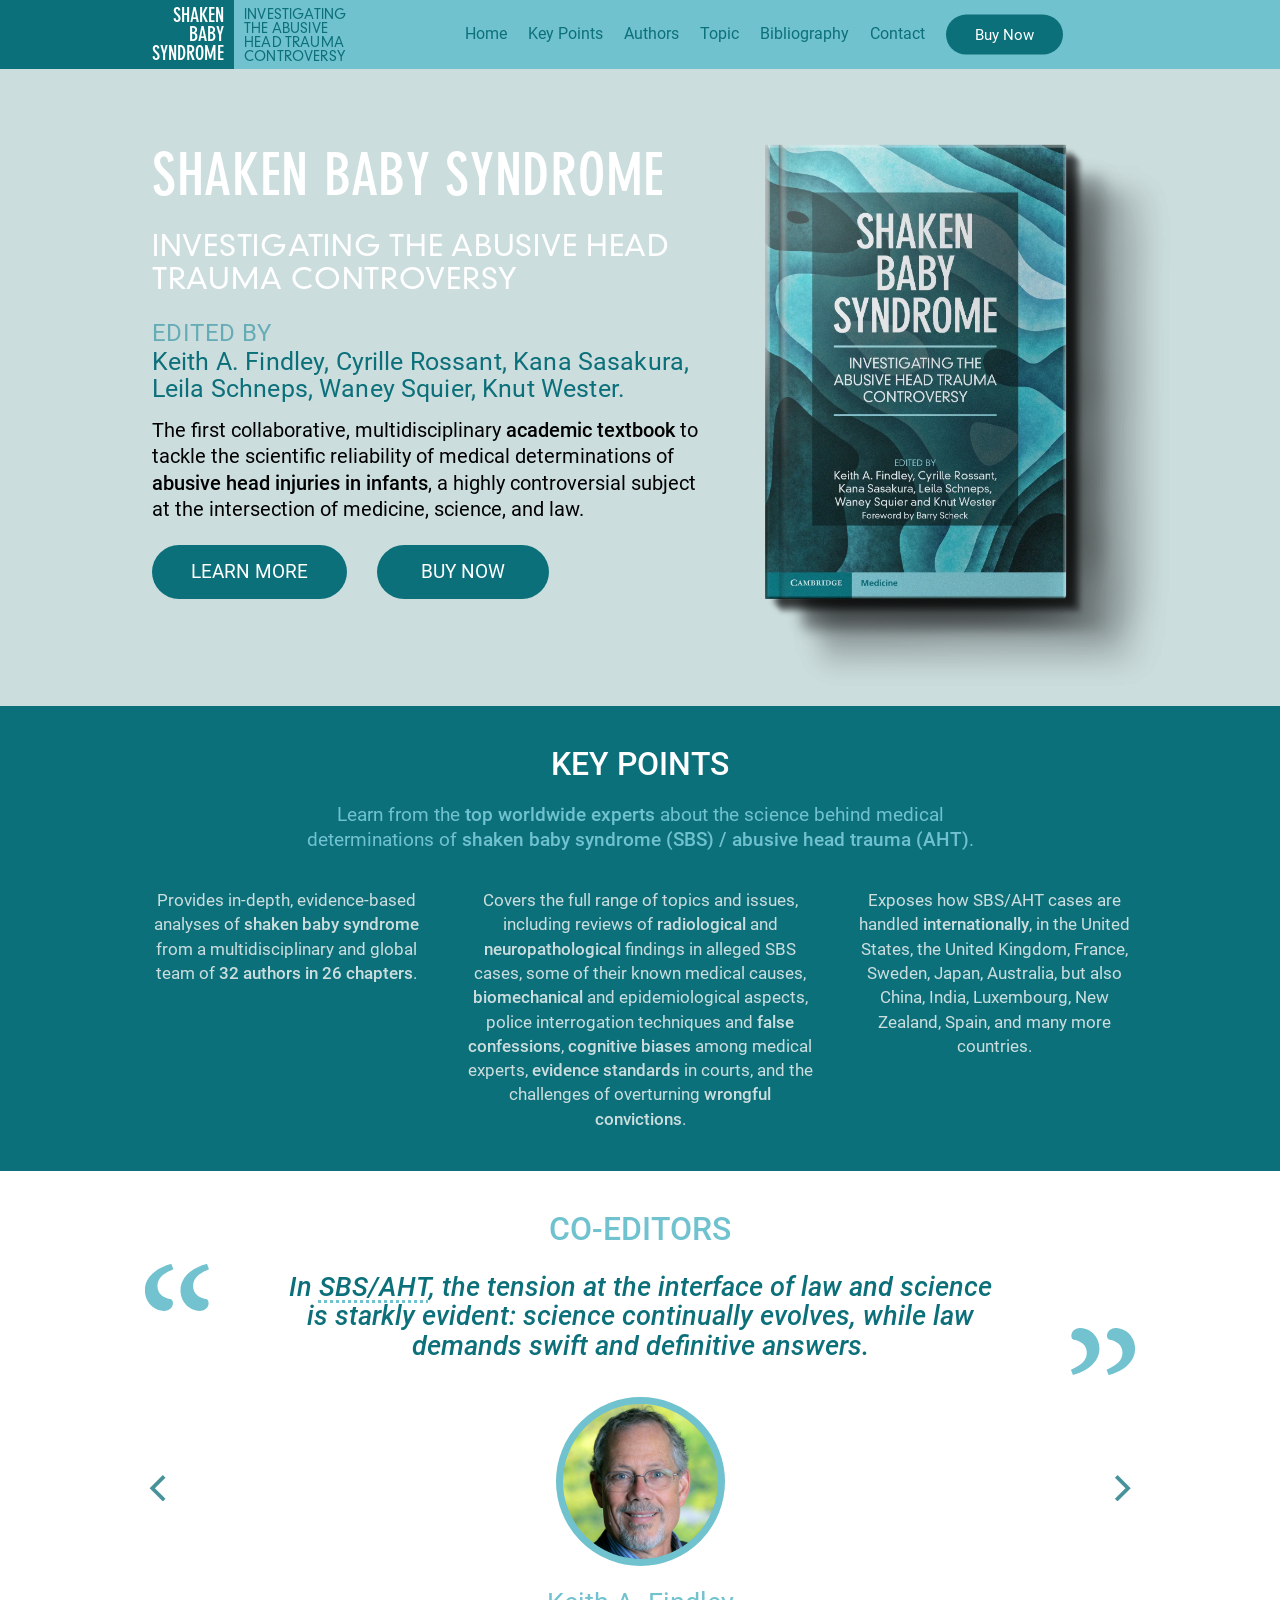
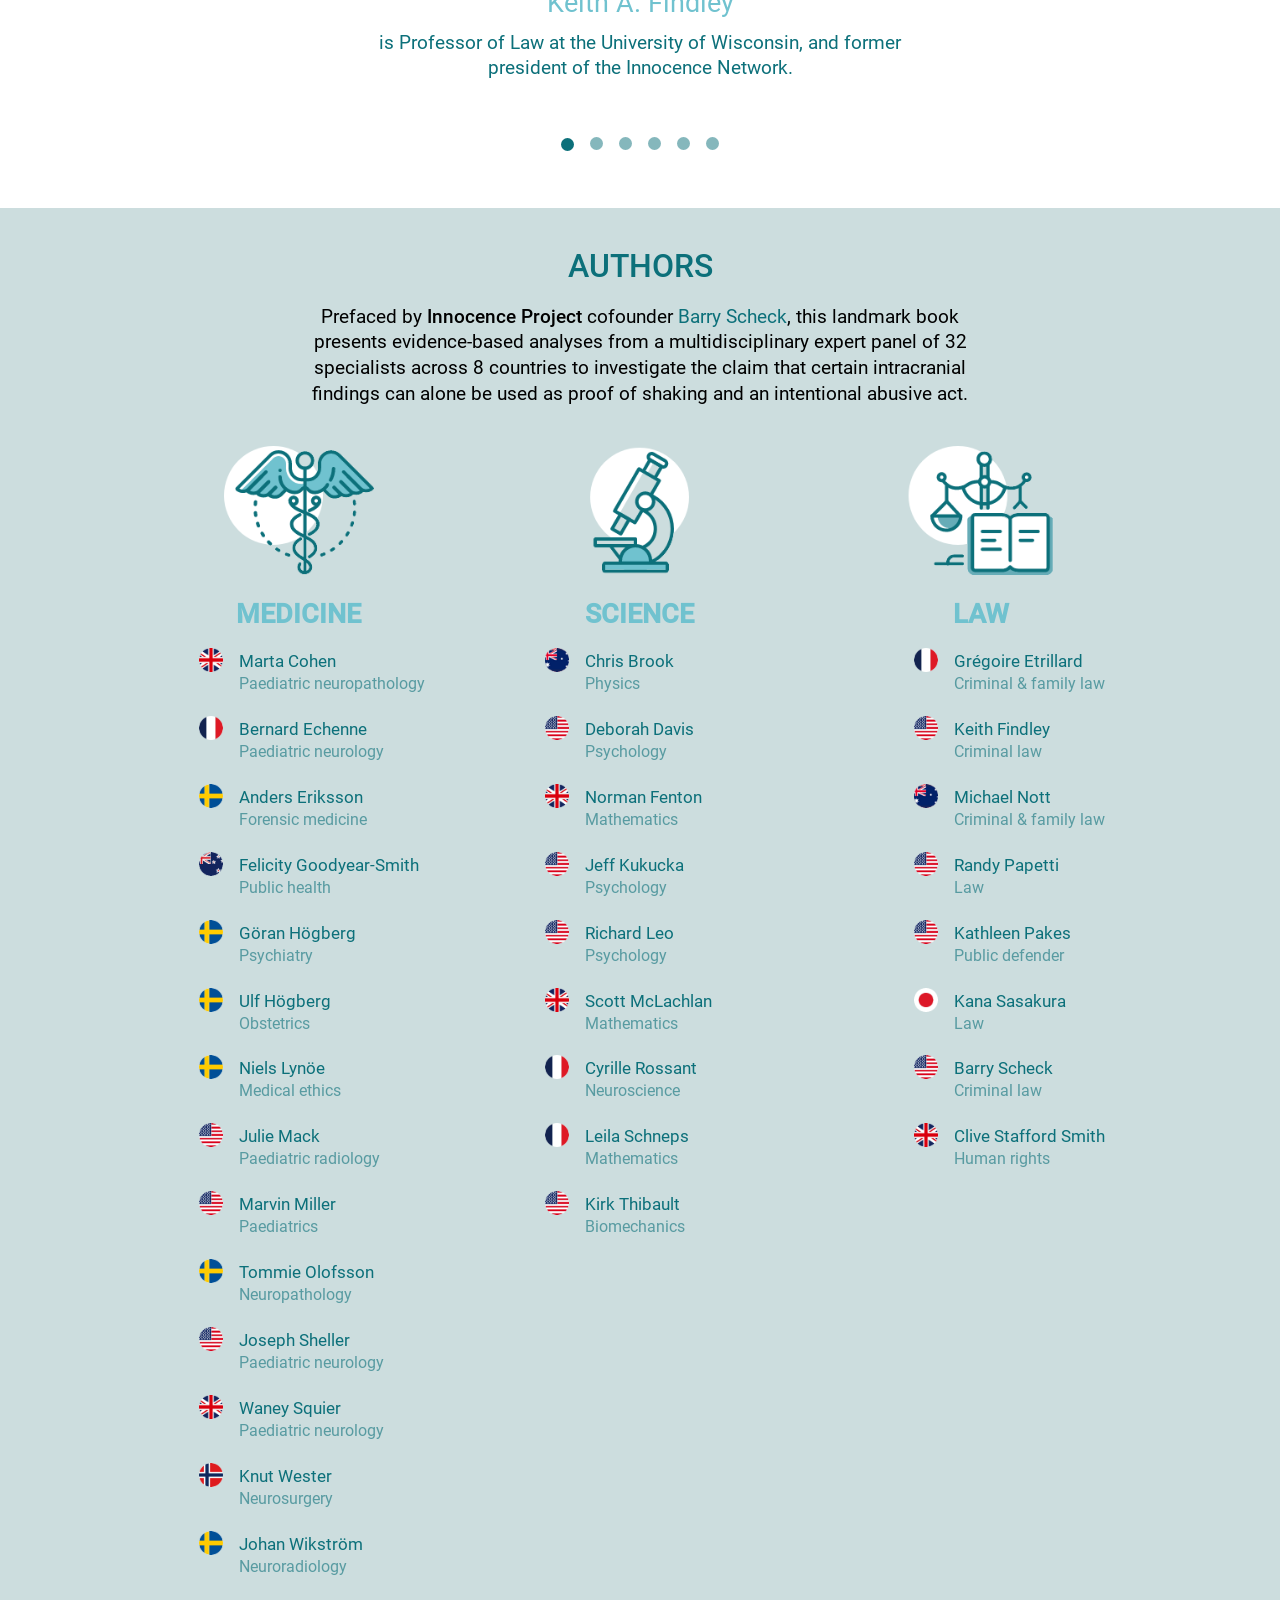
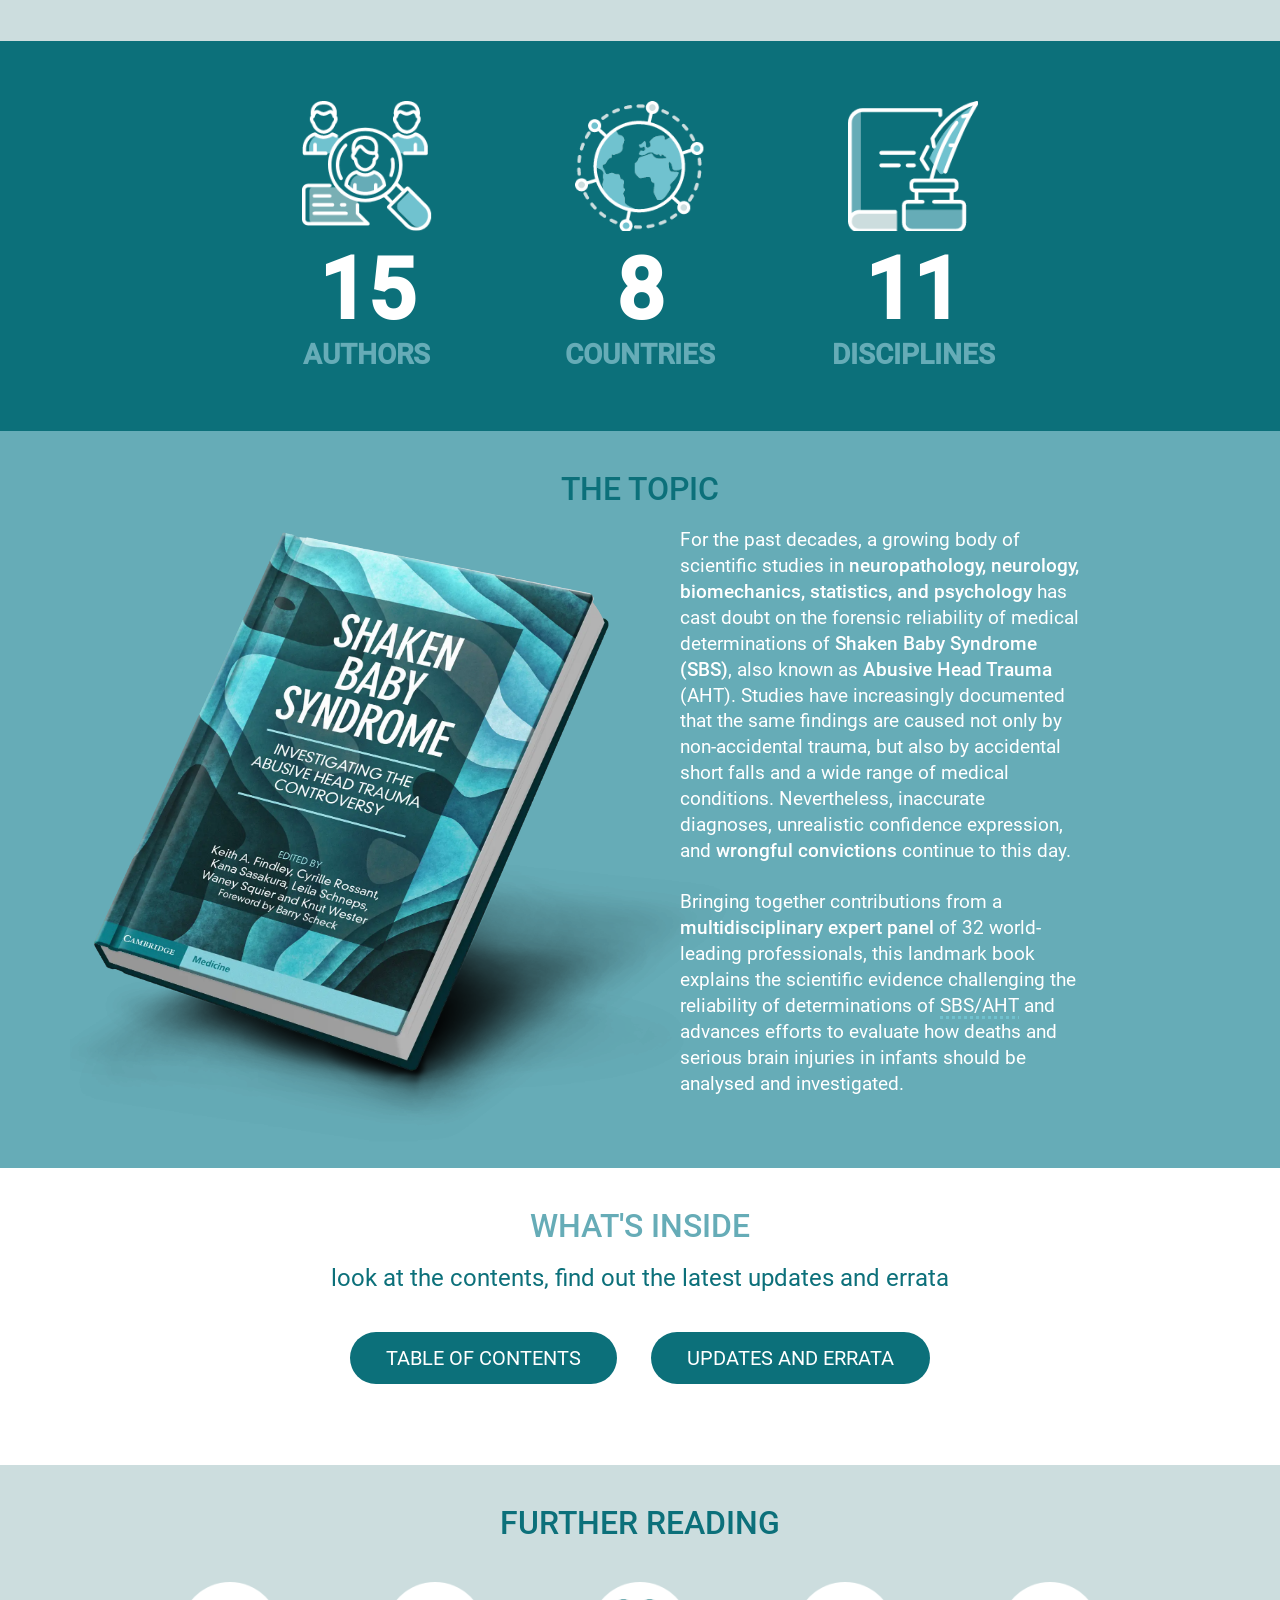
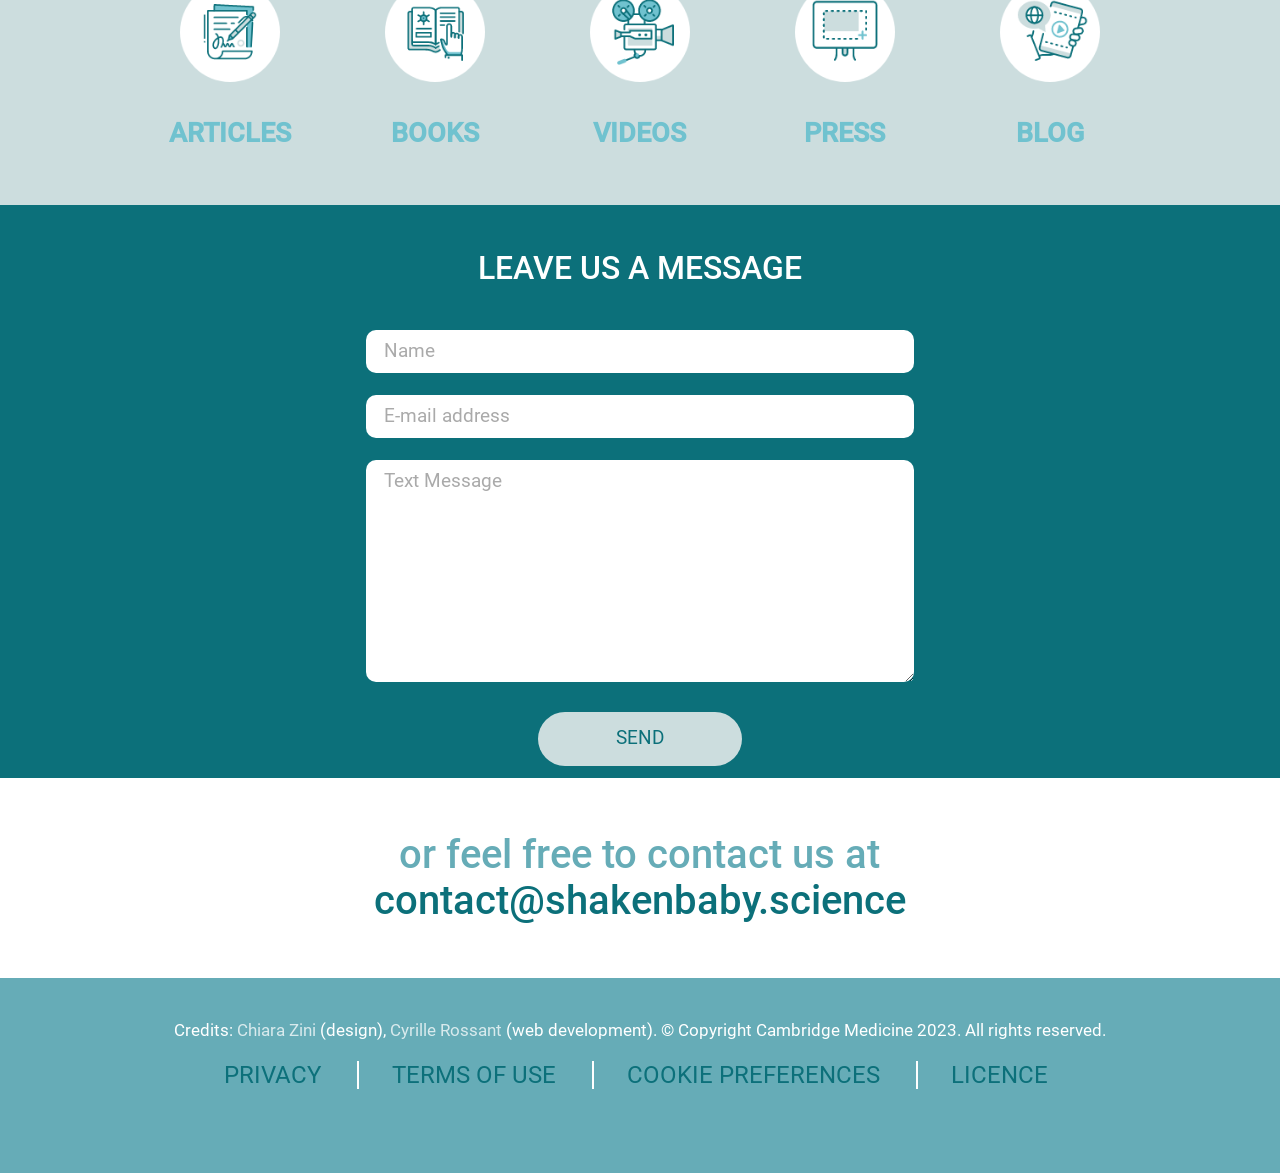
==== commit 3d03c6c6: "Adding Twitter card" ====
--- a/index.html
+++ b/index.html
@@ -5,6 +5,12 @@
 
     <meta charset="UTF-8">
     <meta name="viewport" content="width=device-width, initial-scale=1">
+
+    <meta name="twitter:card" content="summary" />
+    <meta name="twitter:site" content="@cyrillerossant" />
+    <meta name="twitter:title" content="Shaken Baby Syndrome: Investigating the Abusive Head Trauma Controversy" />
+    <meta name="twitter:description" content="Shaken Baby Syndrome: Investigating the Abusive Head Trauma Controversy" />
+    <meta name="twitter:image" content="https://repository-images.githubusercontent.com/592065503/33286b6d-2991-4619-a0af-af370754b573" />
 
     <title>Shaken Baby Syndrome: Investigating the Abusive Head Trauma Controversy</title>
 
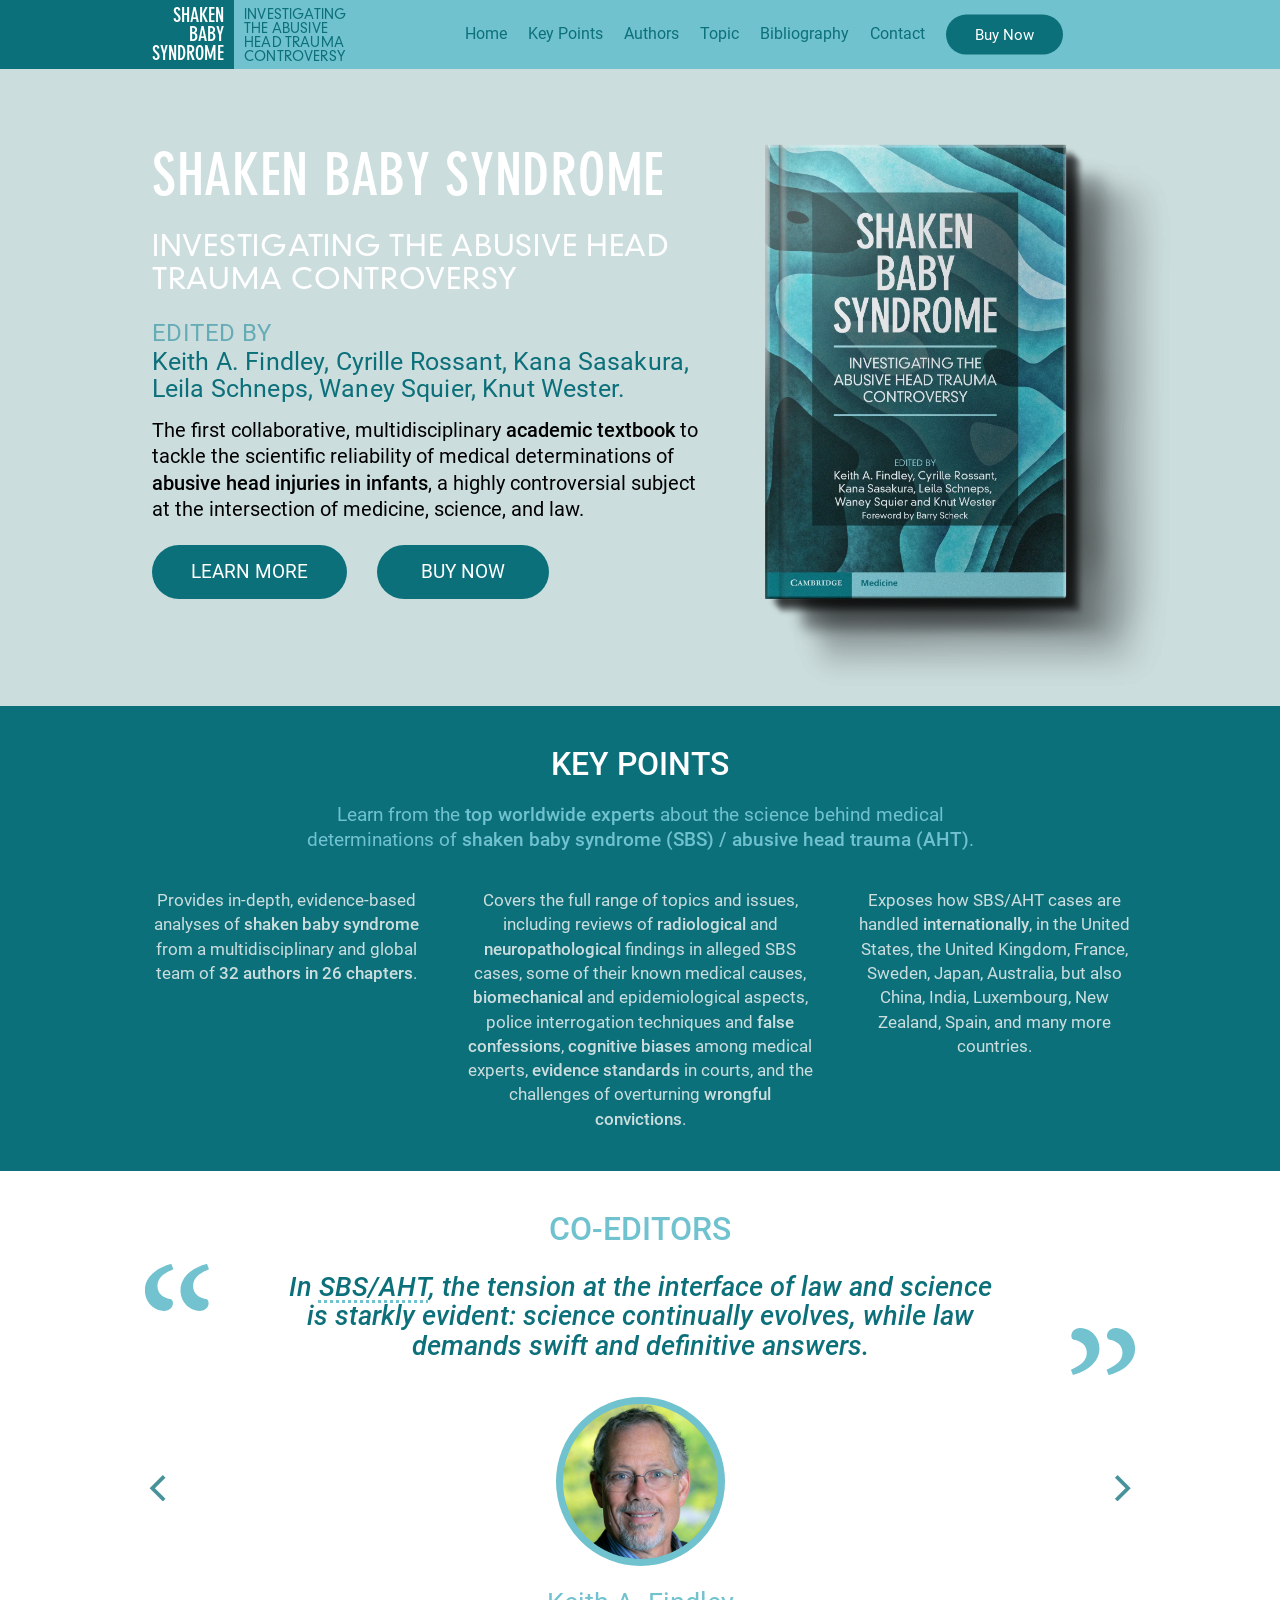
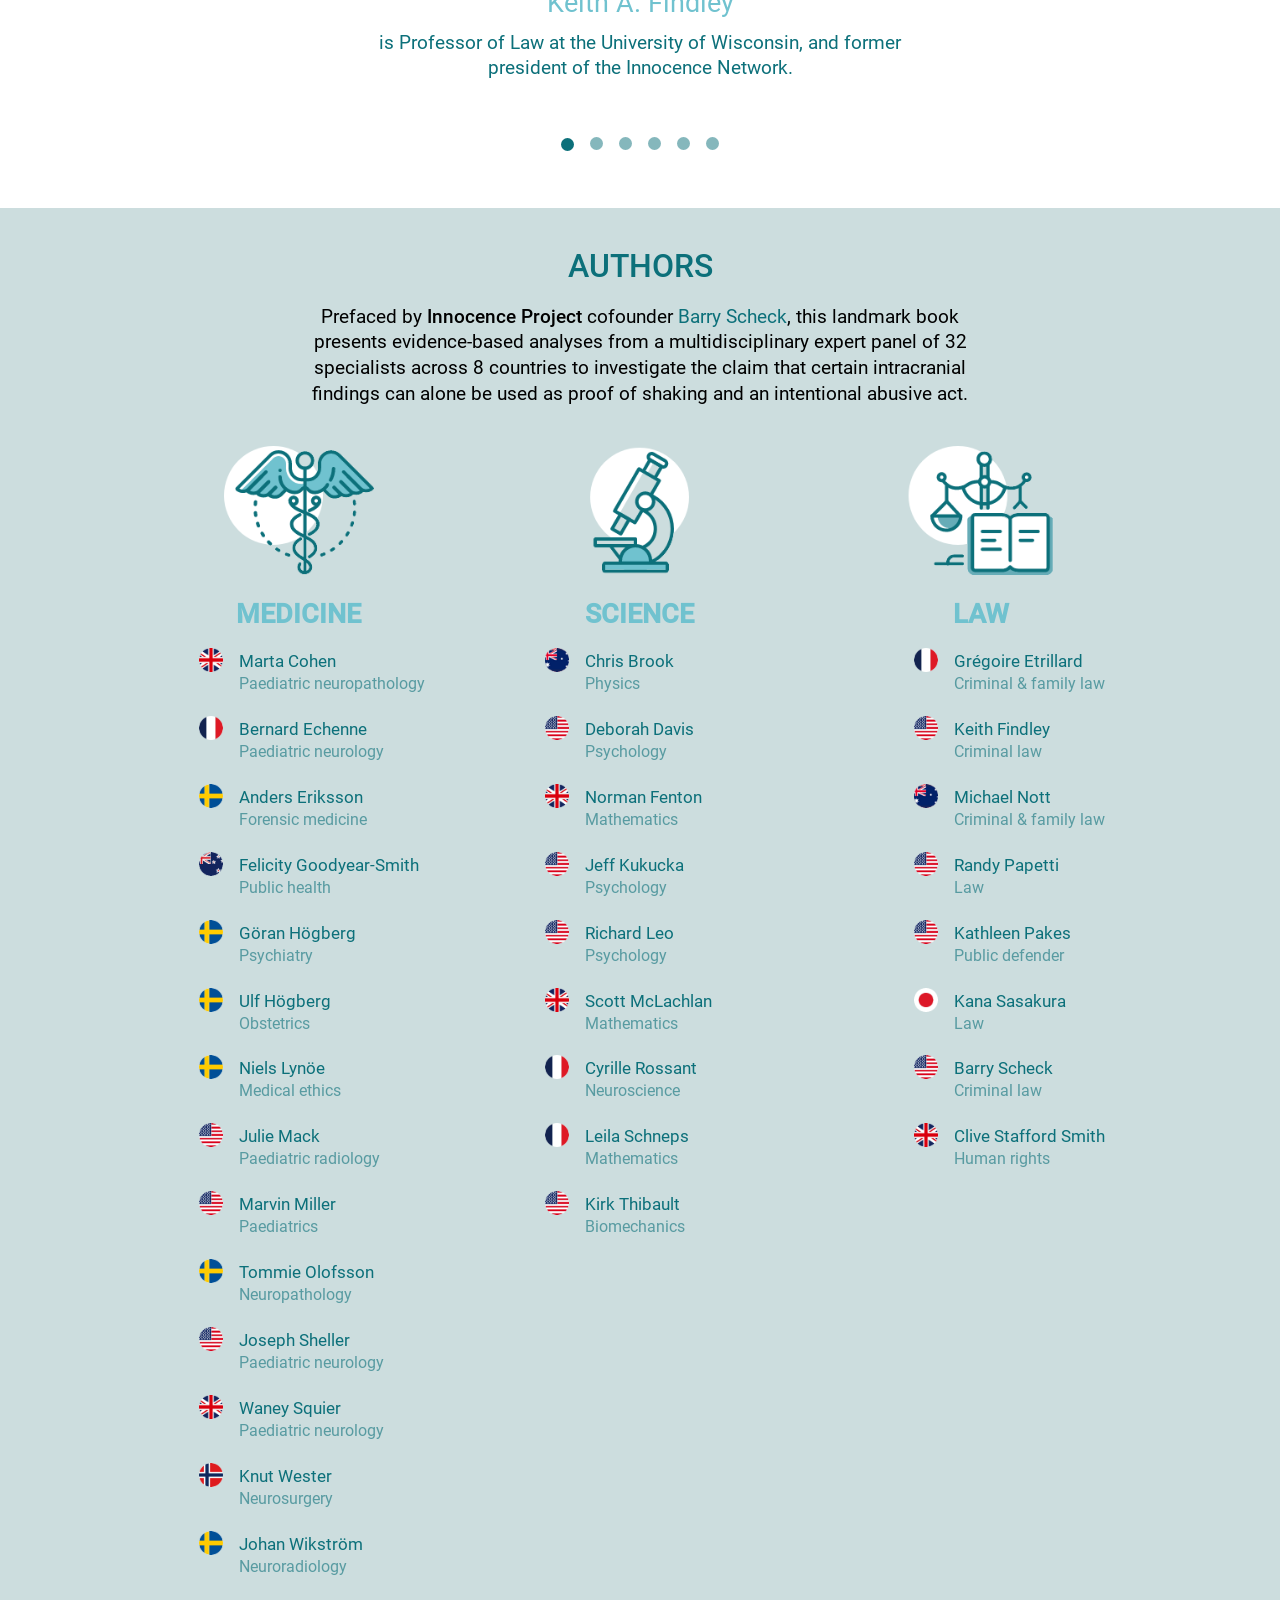
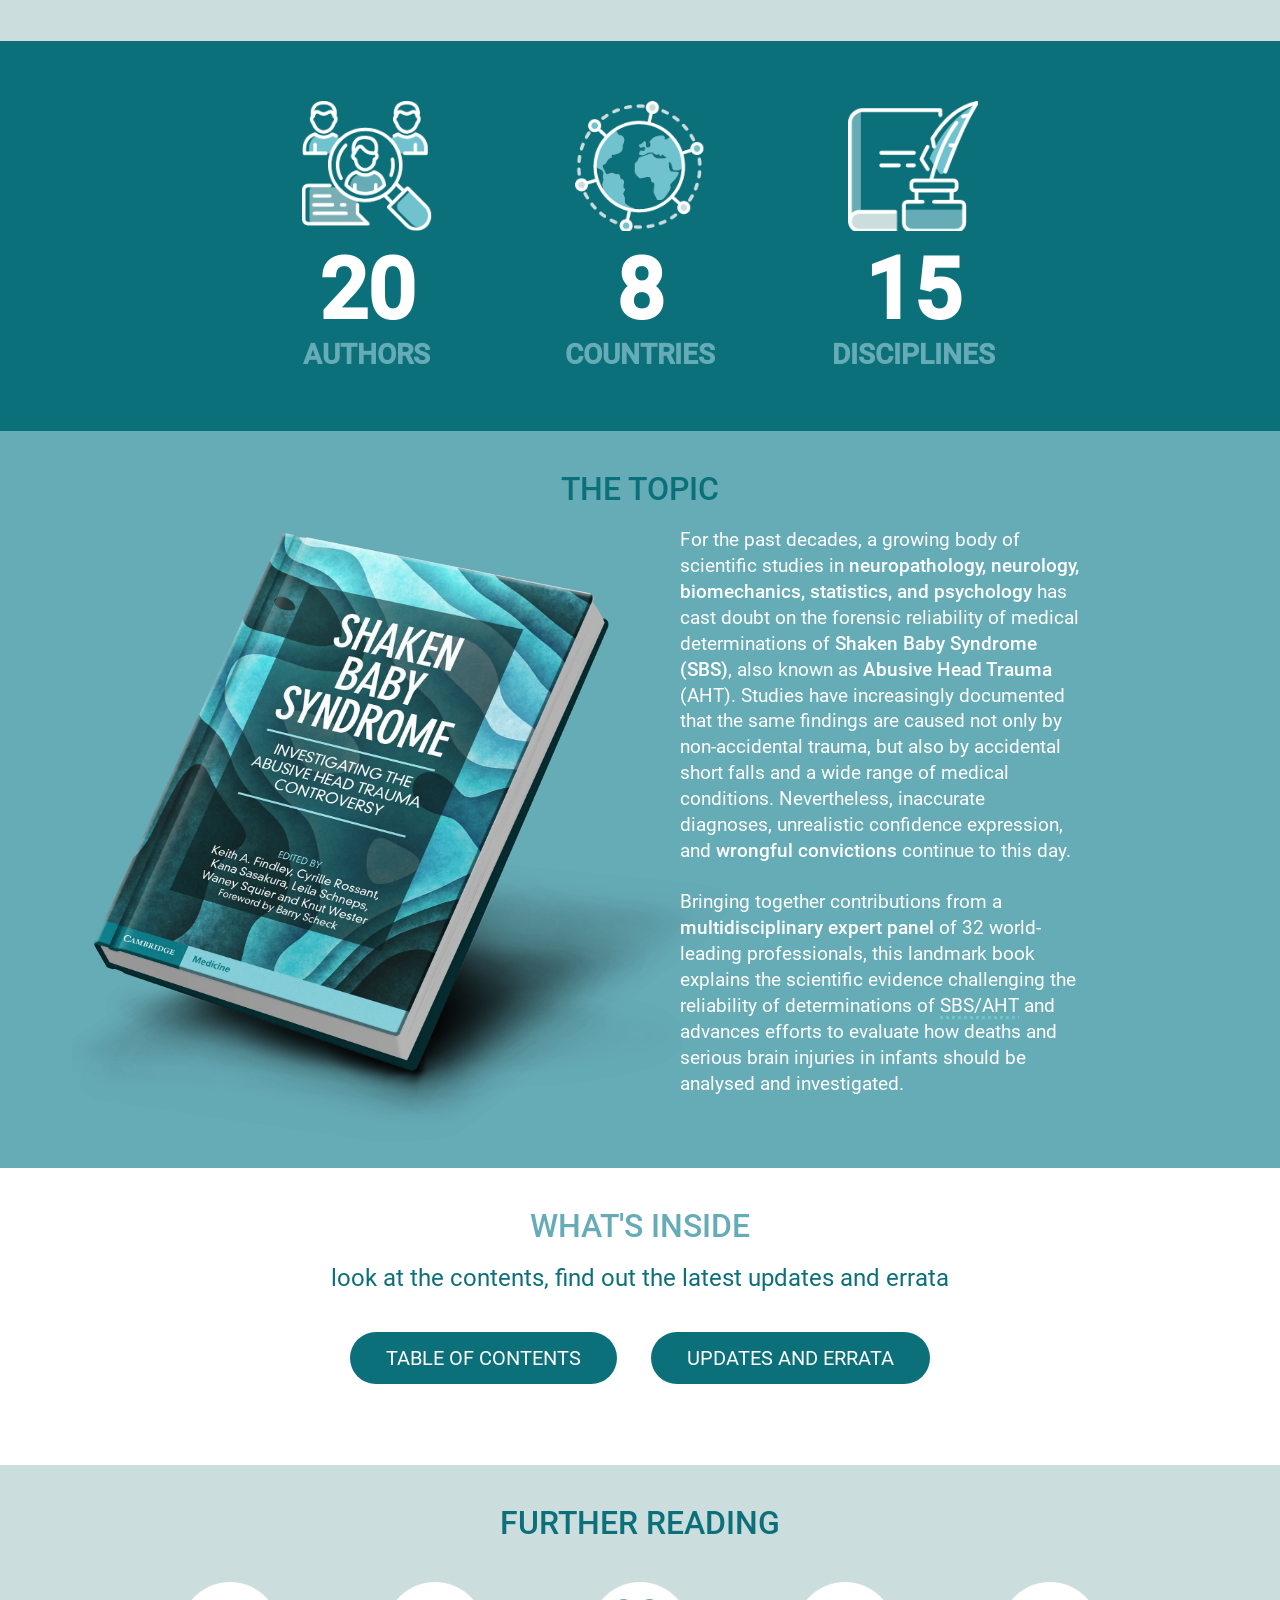
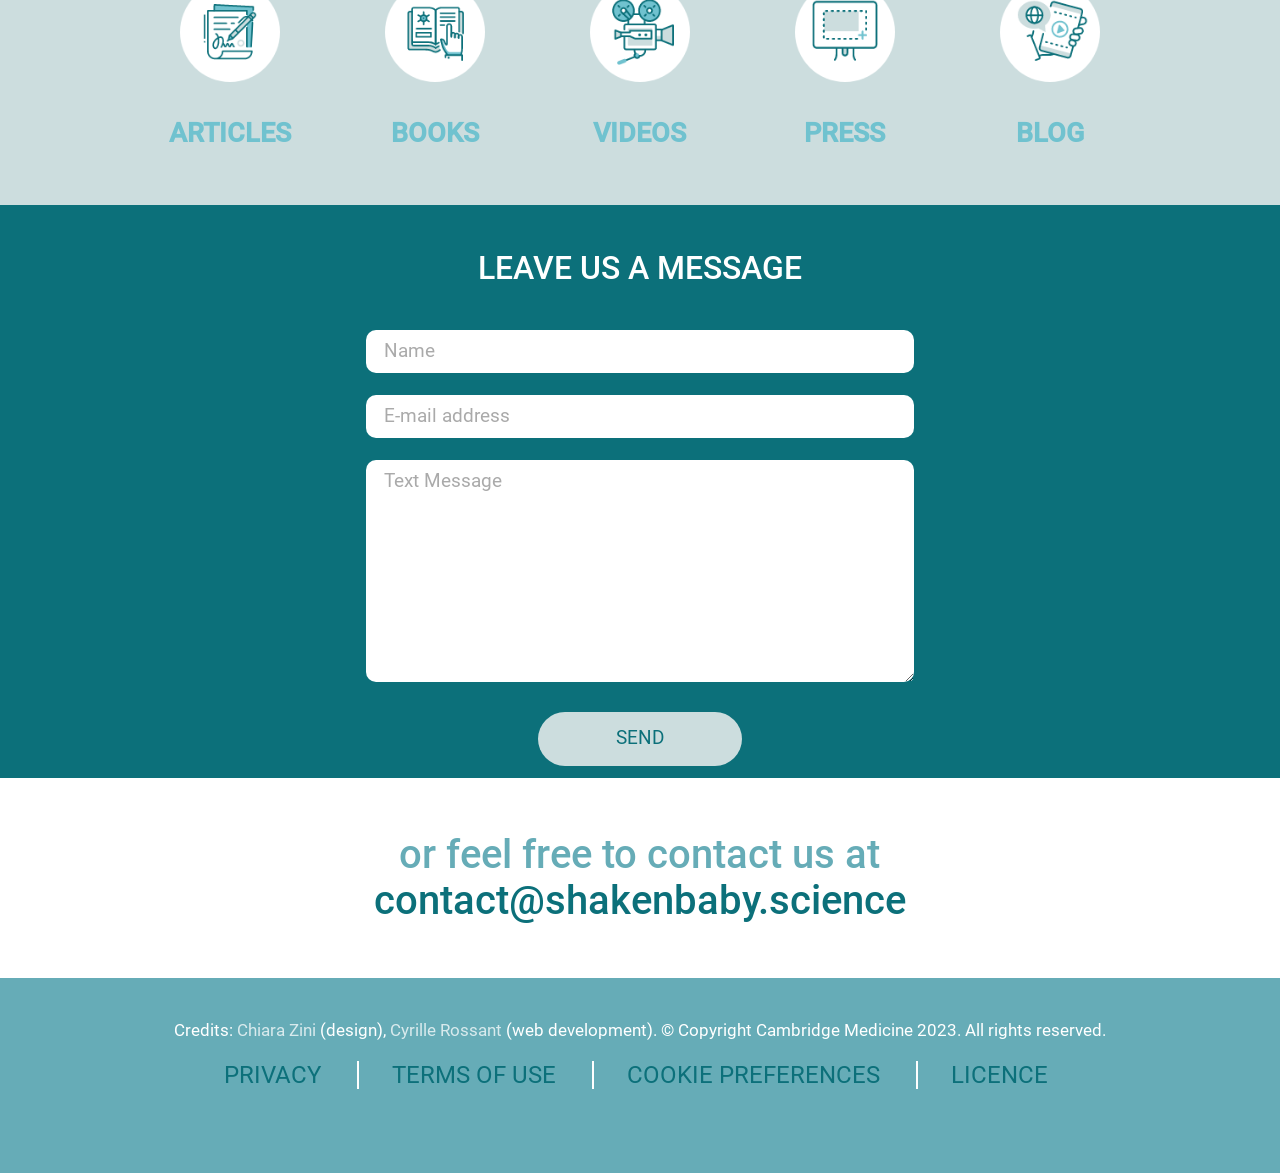
==== commit 8dd28bc9: "Update twitter cards" ====
--- a/index.html
+++ b/index.html
@@ -10,7 +10,13 @@
     <meta name="twitter:site" content="@cyrillerossant" />
     <meta name="twitter:title" content="Shaken Baby Syndrome: Investigating the Abusive Head Trauma Controversy" />
     <meta name="twitter:description" content="Shaken Baby Syndrome: Investigating the Abusive Head Trauma Controversy" />
-    <meta name="twitter:image" content="https://repository-images.githubusercontent.com/592065503/33286b6d-2991-4619-a0af-af370754b573" />
+    <meta name="twitter:image" content="resources/sbsbook-cover.jpg" />
+
+    <meta name="twitter:card" content="summary_large_image">
+    <meta name="twitter:site" content="@cyrillerossant">
+    <meta name="twitter:creator" content="@cyrillerossant">
+    <meta name="twitter:description" content="Shaken Baby Syndrome: Investigating the Abusive Head Trauma Controversy">
+    <meta name="twitter:image" content="resources/social-media-2560.jpg">
 
     <title>Shaken Baby Syndrome: Investigating the Abusive Head Trauma Controversy</title>
 
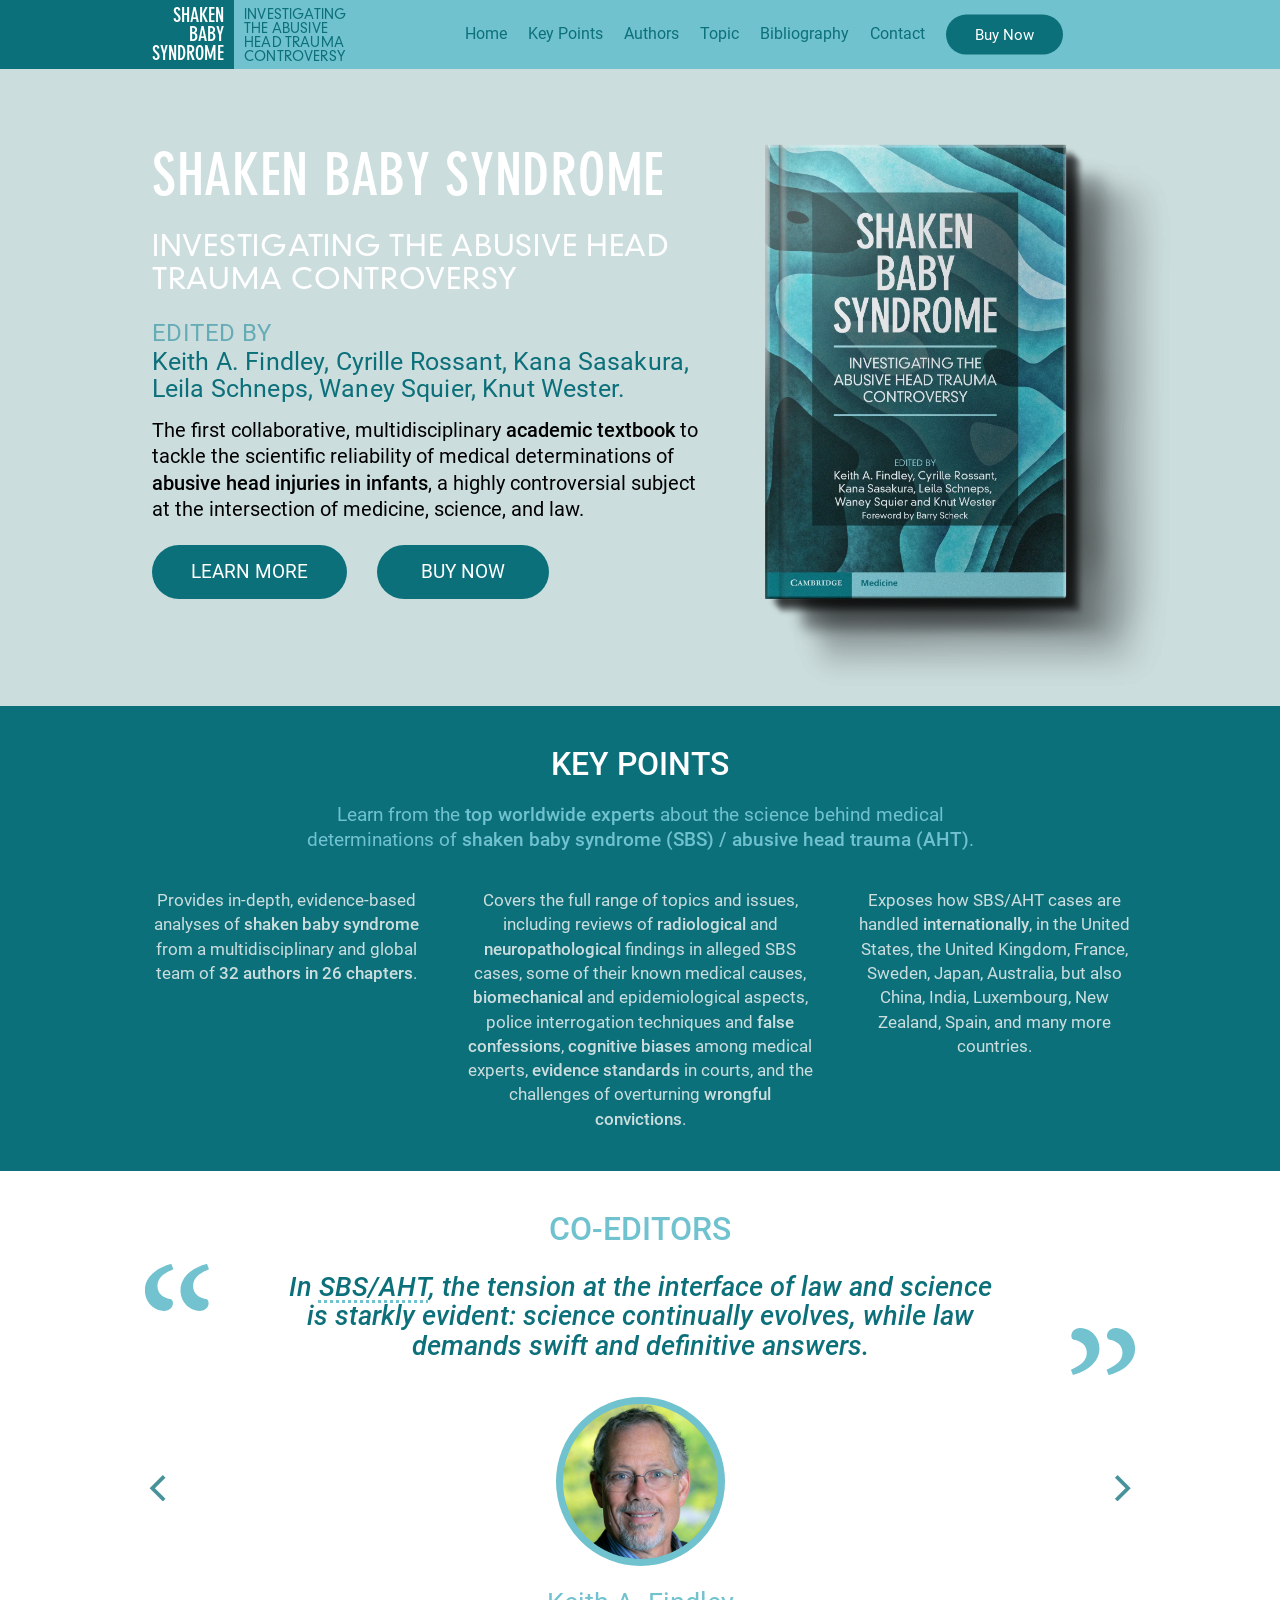
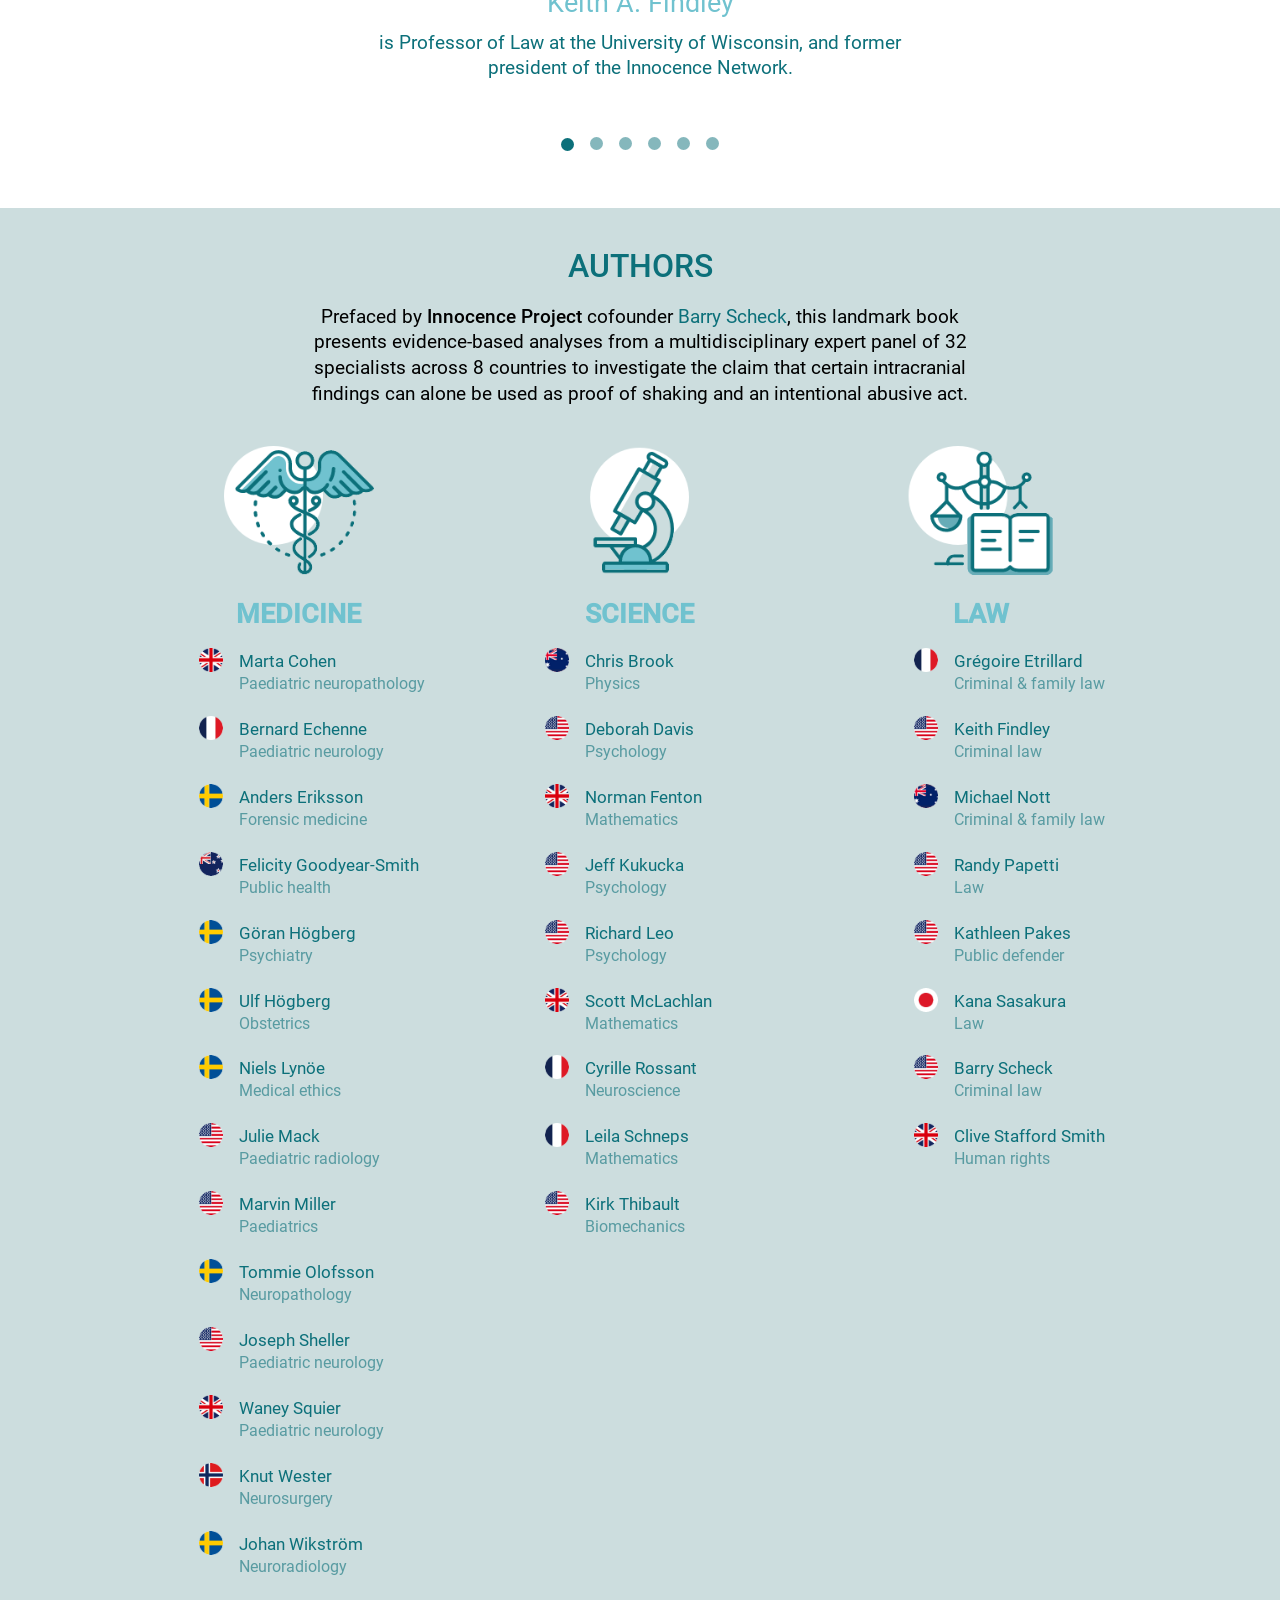
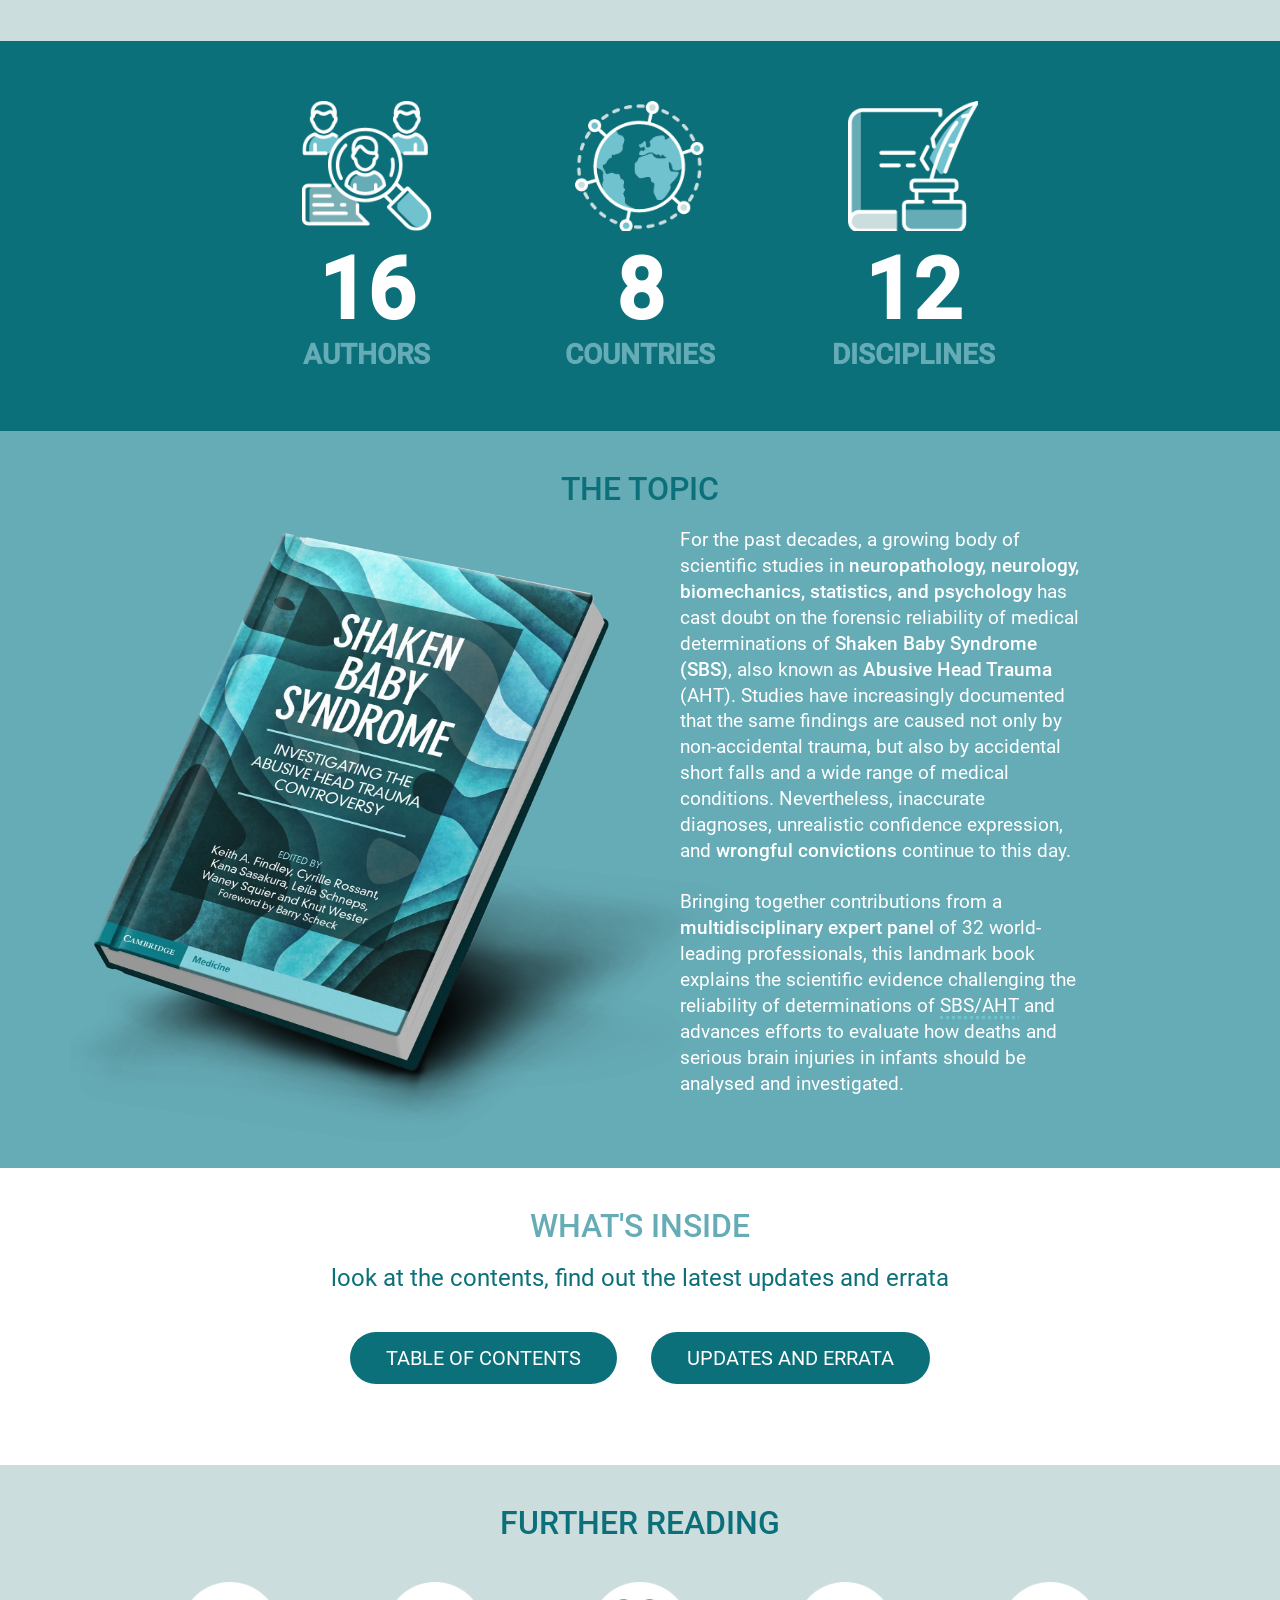
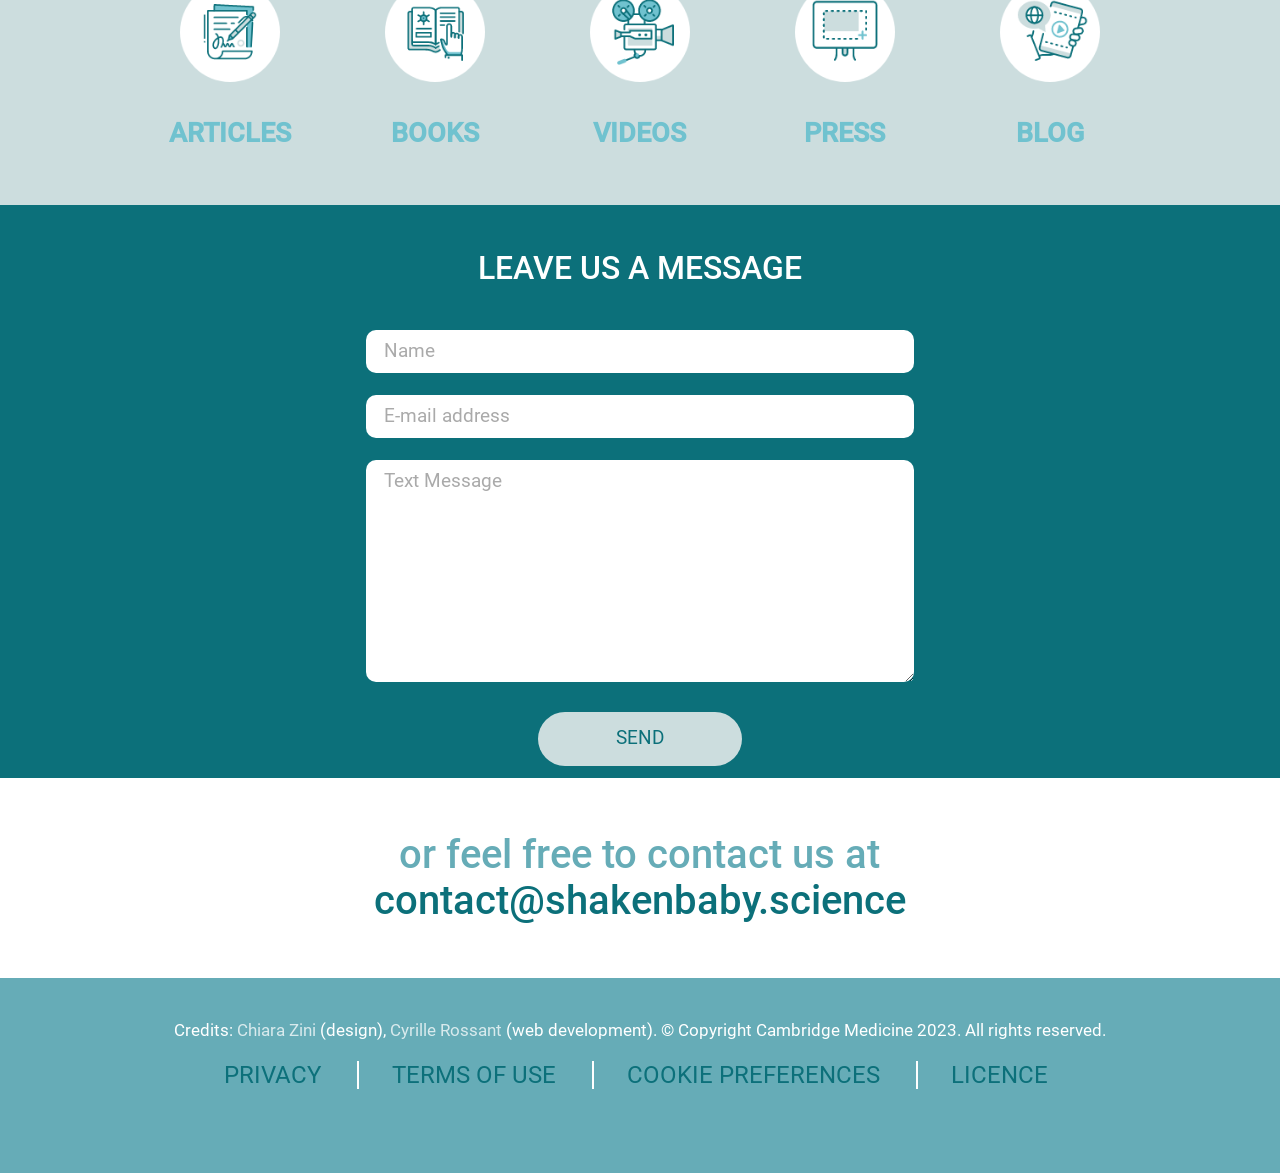
==== commit 4075294d: "WIP: twitter card" ====
--- a/index.html
+++ b/index.html
@@ -12,11 +12,11 @@
     <meta name="twitter:description" content="Shaken Baby Syndrome: Investigating the Abusive Head Trauma Controversy" />
     <meta name="twitter:image" content="resources/sbsbook-cover.jpg" />
 
-    <meta name="twitter:card" content="summary_large_image">
+    <!-- <meta name="twitter:card" content="summary_large_image">
     <meta name="twitter:site" content="@cyrillerossant">
     <meta name="twitter:creator" content="@cyrillerossant">
     <meta name="twitter:description" content="Shaken Baby Syndrome: Investigating the Abusive Head Trauma Controversy">
-    <meta name="twitter:image" content="resources/social-media-2560.jpg">
+    <meta name="twitter:image" content="resources/social-media-2560.jpg"> -->
 
     <title>Shaken Baby Syndrome: Investigating the Abusive Head Trauma Controversy</title>
 
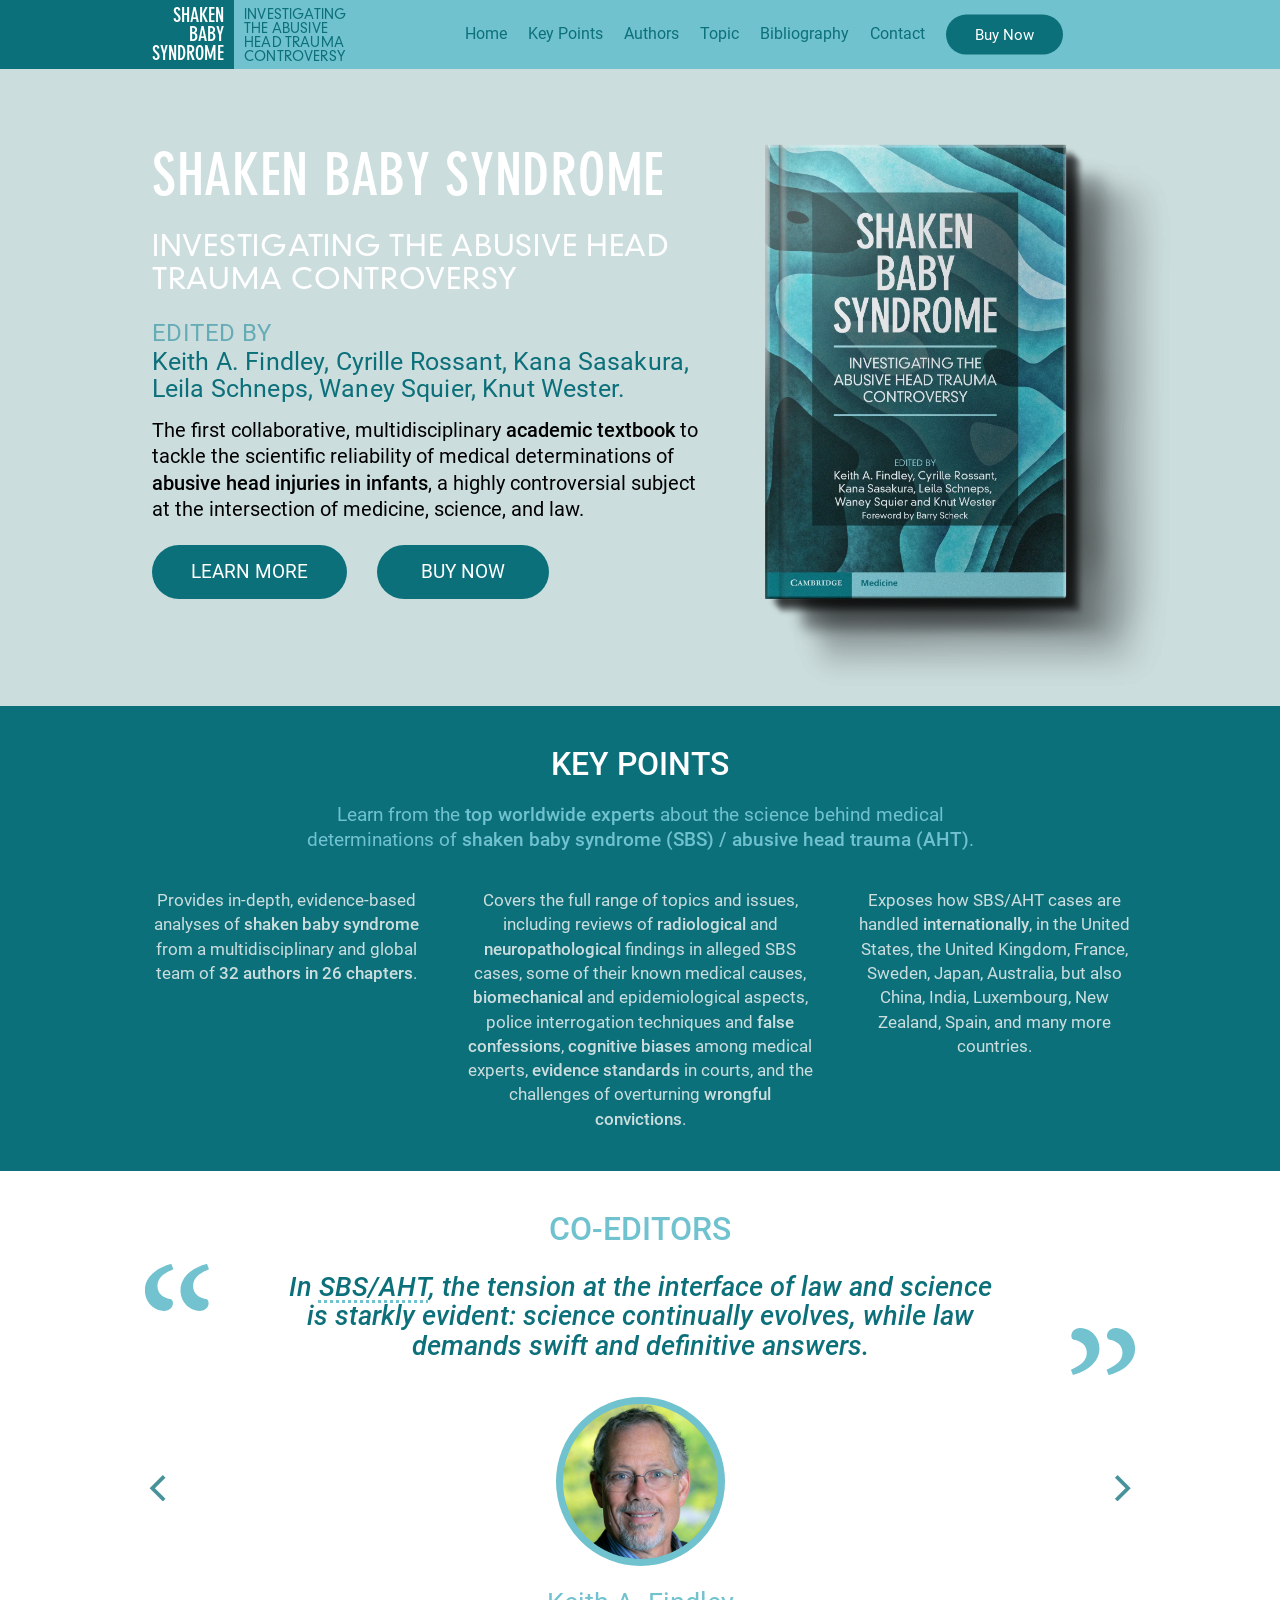
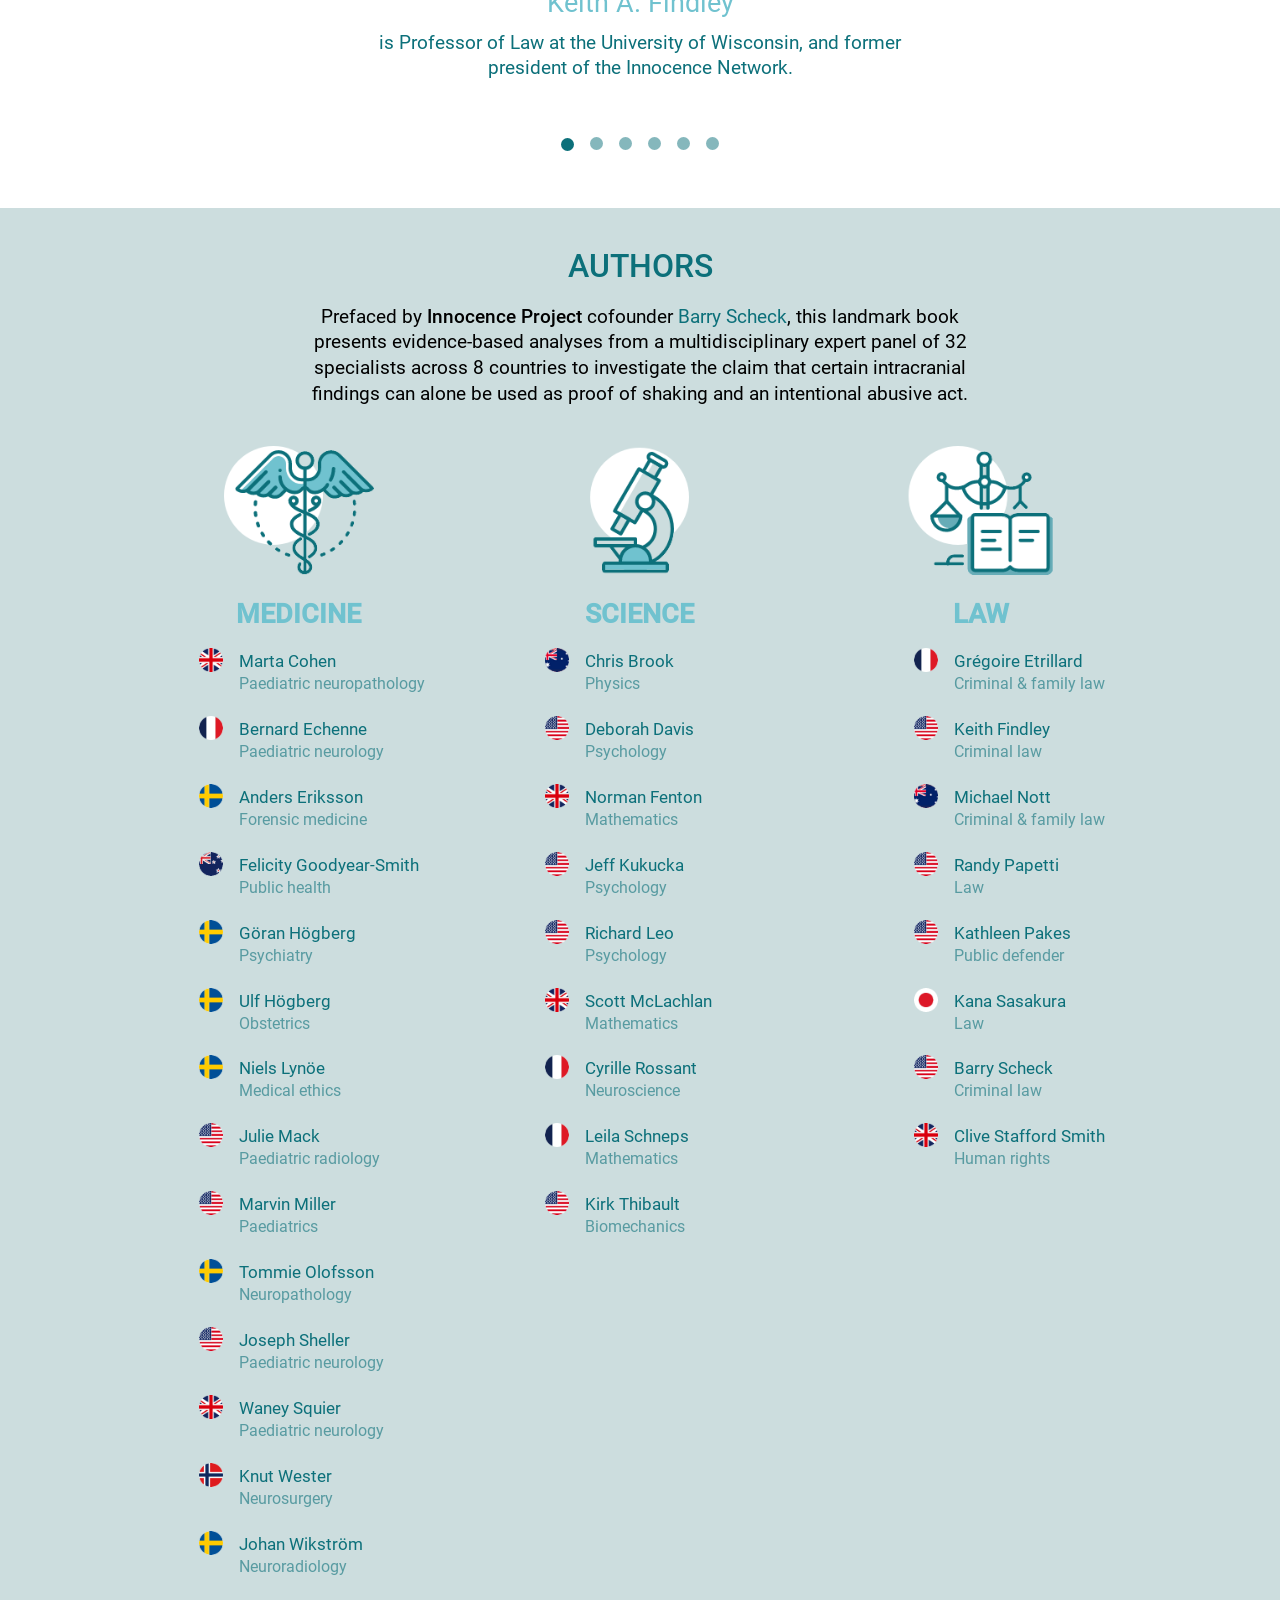
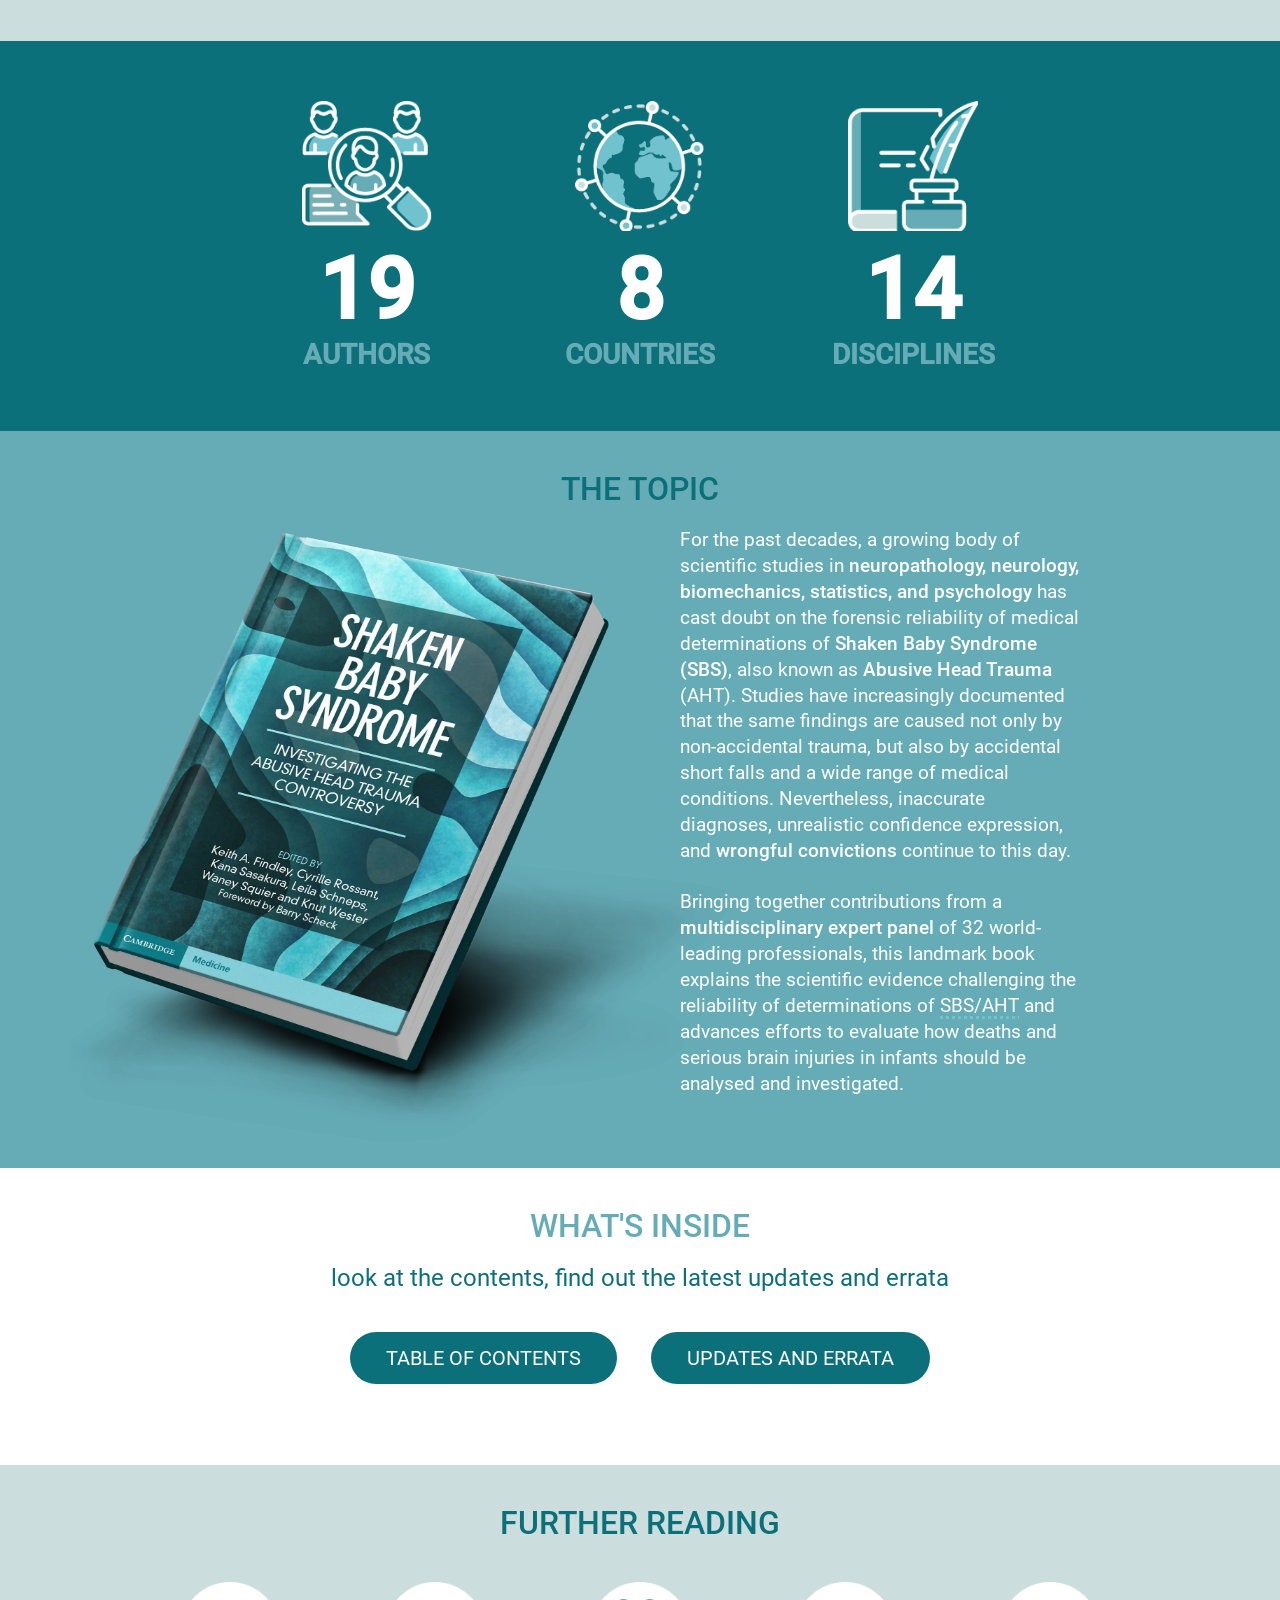
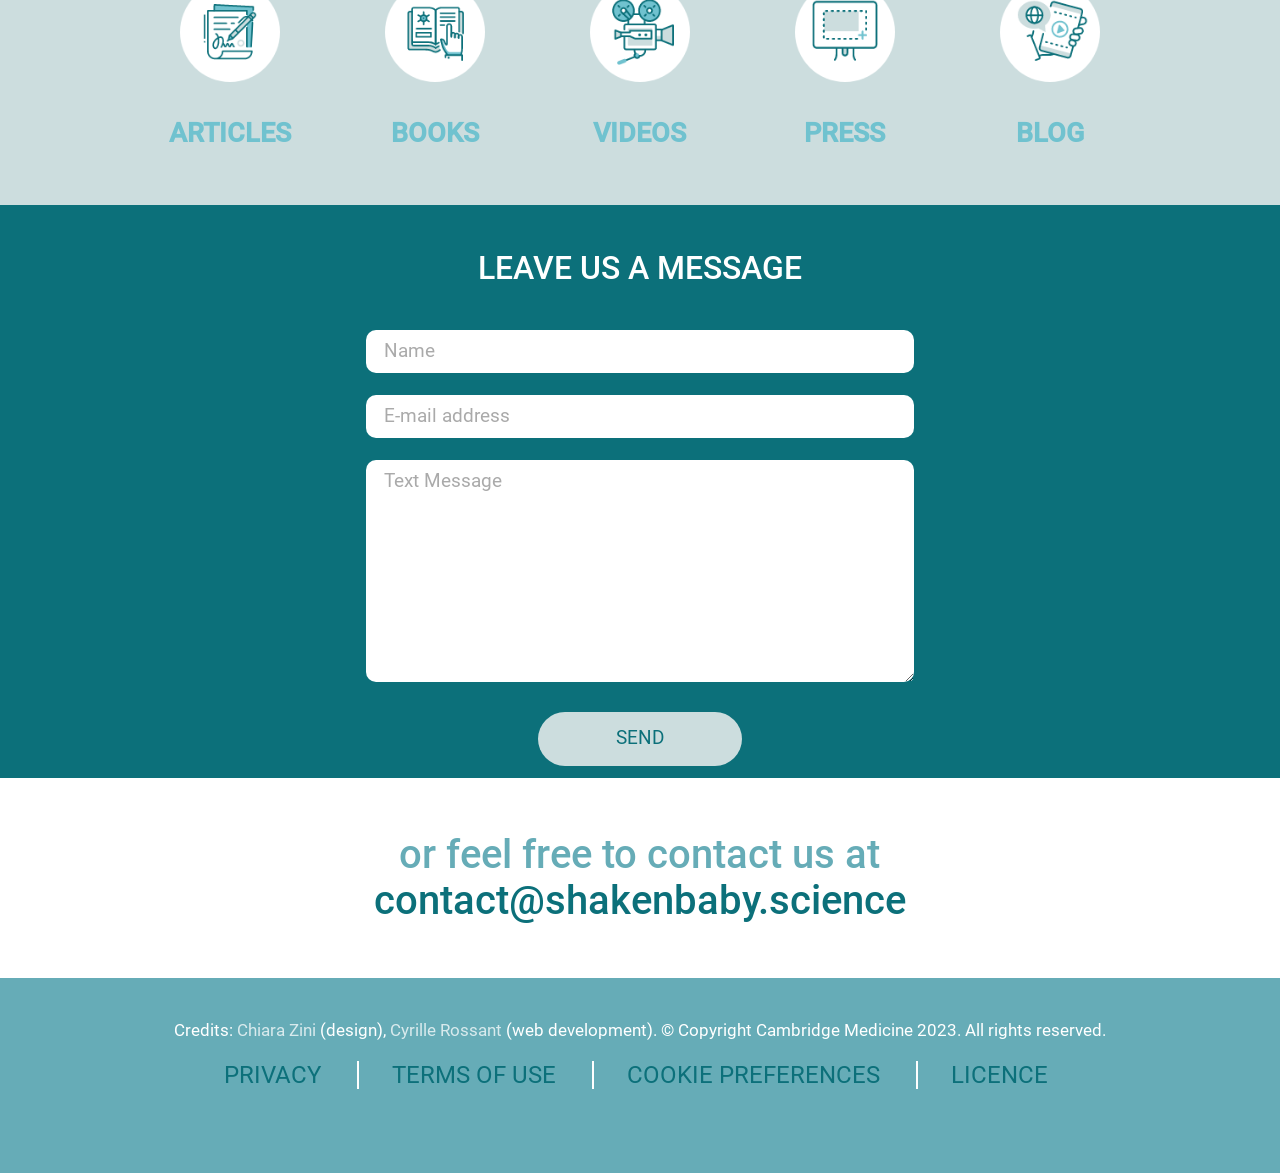
==== commit d818097e: "WIP: twitter card" ====
--- a/index.html
+++ b/index.html
@@ -10,13 +10,13 @@
     <meta name="twitter:site" content="@cyrillerossant" />
     <meta name="twitter:title" content="Shaken Baby Syndrome: Investigating the Abusive Head Trauma Controversy" />
     <meta name="twitter:description" content="Shaken Baby Syndrome: Investigating the Abusive Head Trauma Controversy" />
-    <meta name="twitter:image" content="resources/sbsbook-cover.jpg" />
+    <meta name="twitter:image" content="https://shakenbaby.science/resources/sbsbook-cover.jpg" />
 
     <!-- <meta name="twitter:card" content="summary_large_image">
     <meta name="twitter:site" content="@cyrillerossant">
     <meta name="twitter:creator" content="@cyrillerossant">
     <meta name="twitter:description" content="Shaken Baby Syndrome: Investigating the Abusive Head Trauma Controversy">
-    <meta name="twitter:image" content="resources/social-media-2560.jpg"> -->
+    <meta name="twitter:image" content="https://shakenbaby.science/resources/social-media-2560.jpg"> -->
 
     <title>Shaken Baby Syndrome: Investigating the Abusive Head Trauma Controversy</title>
 
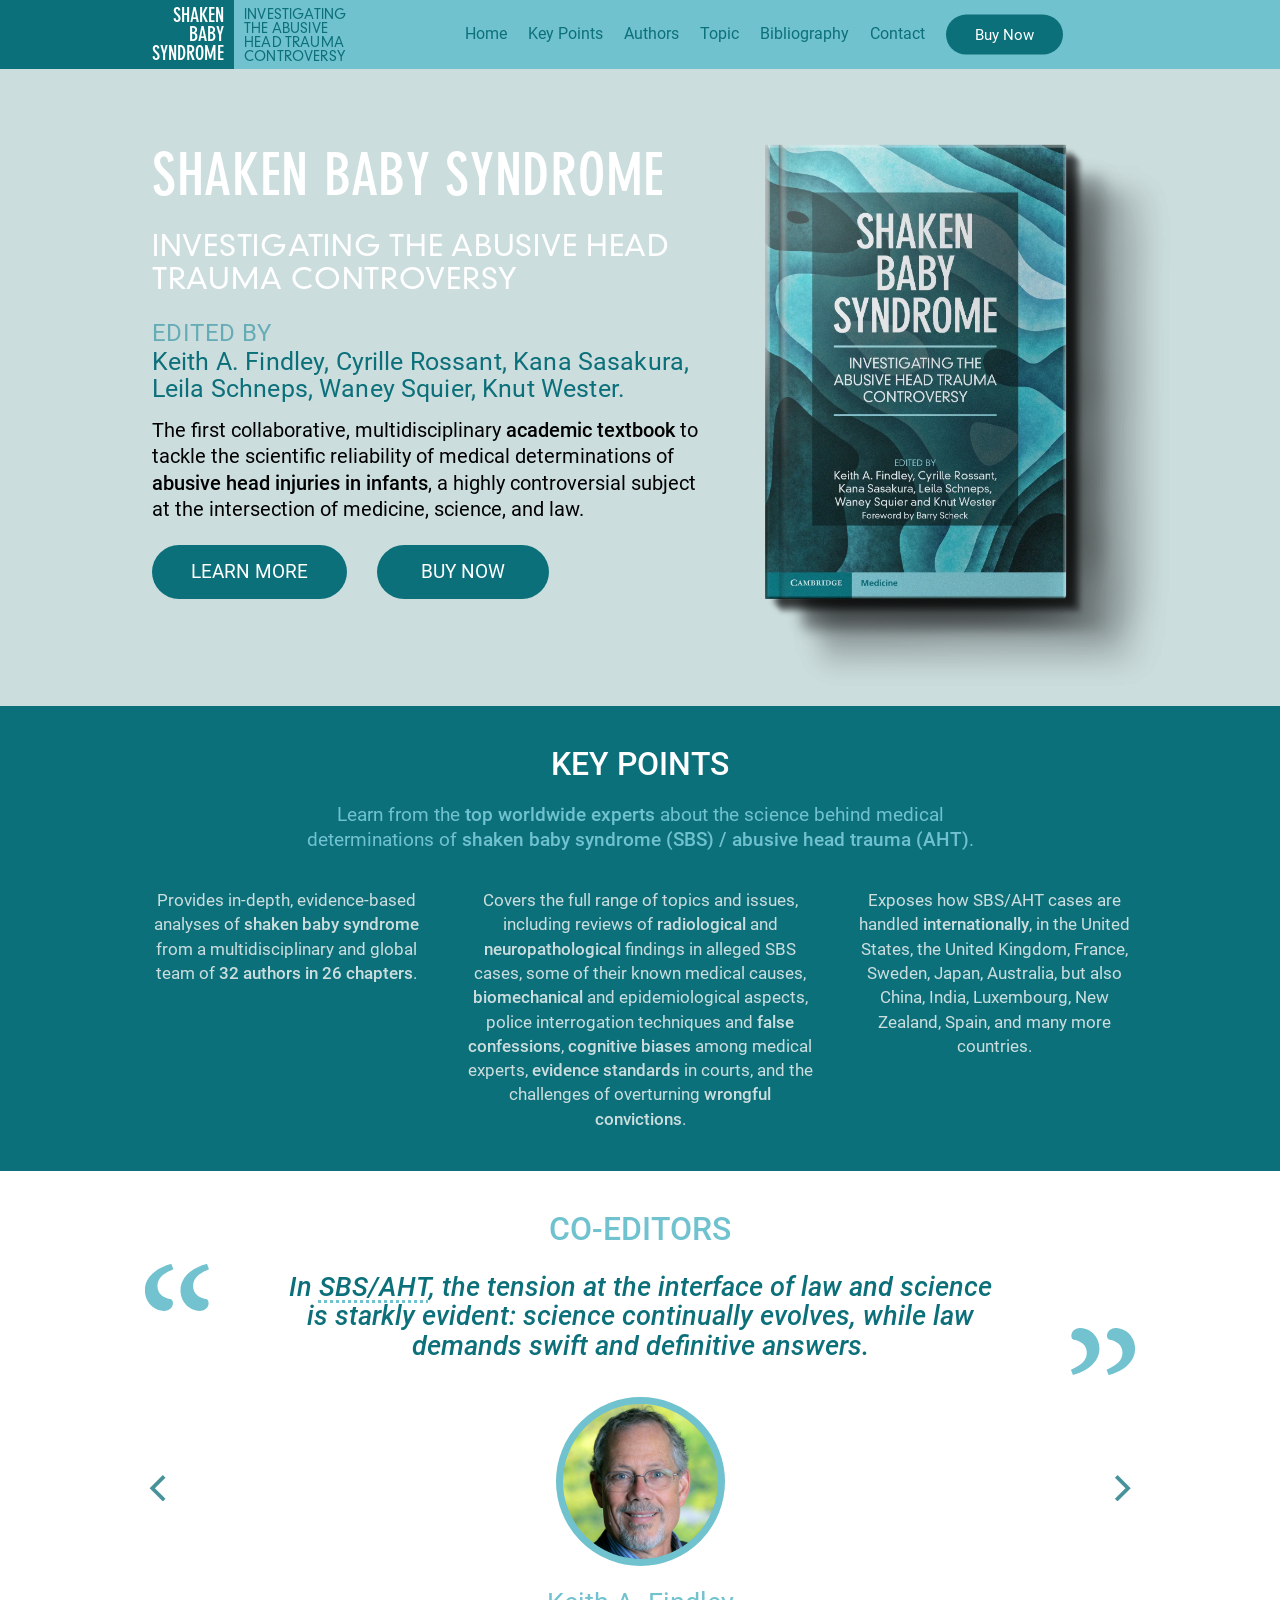
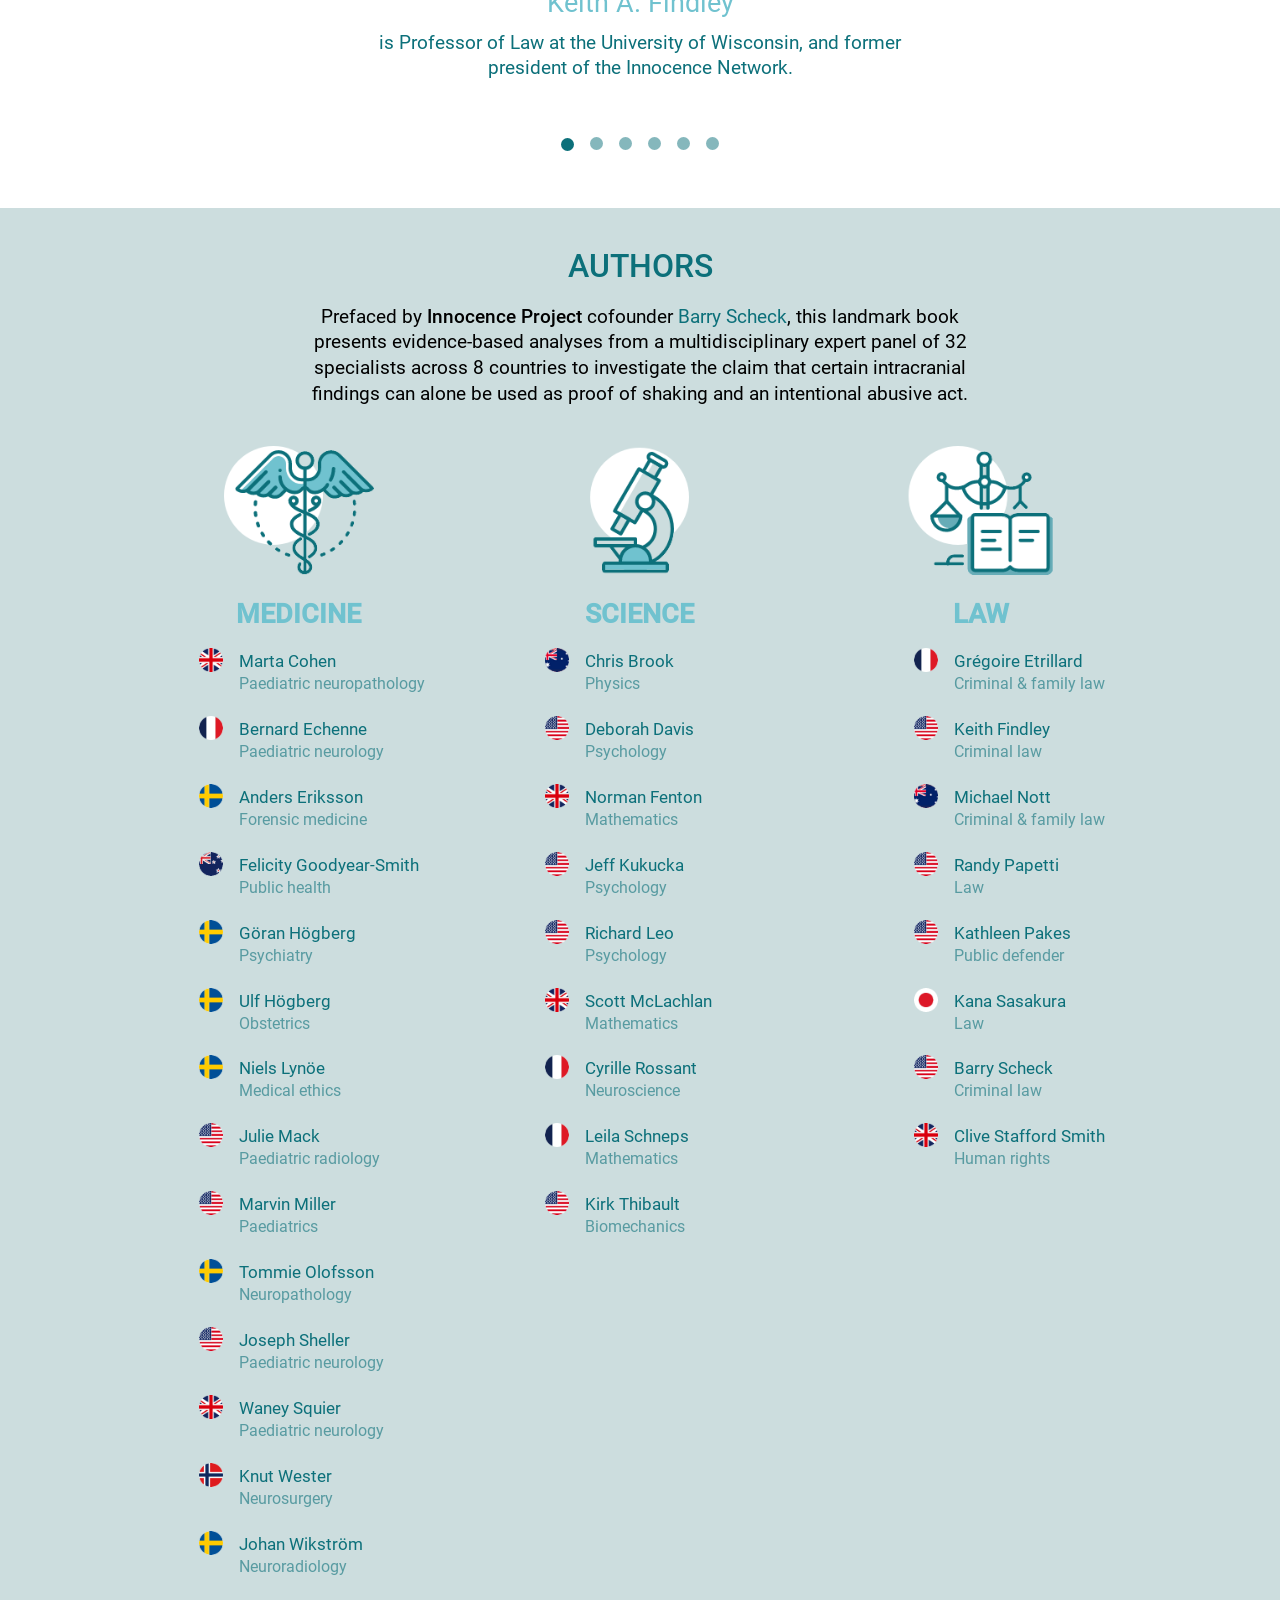
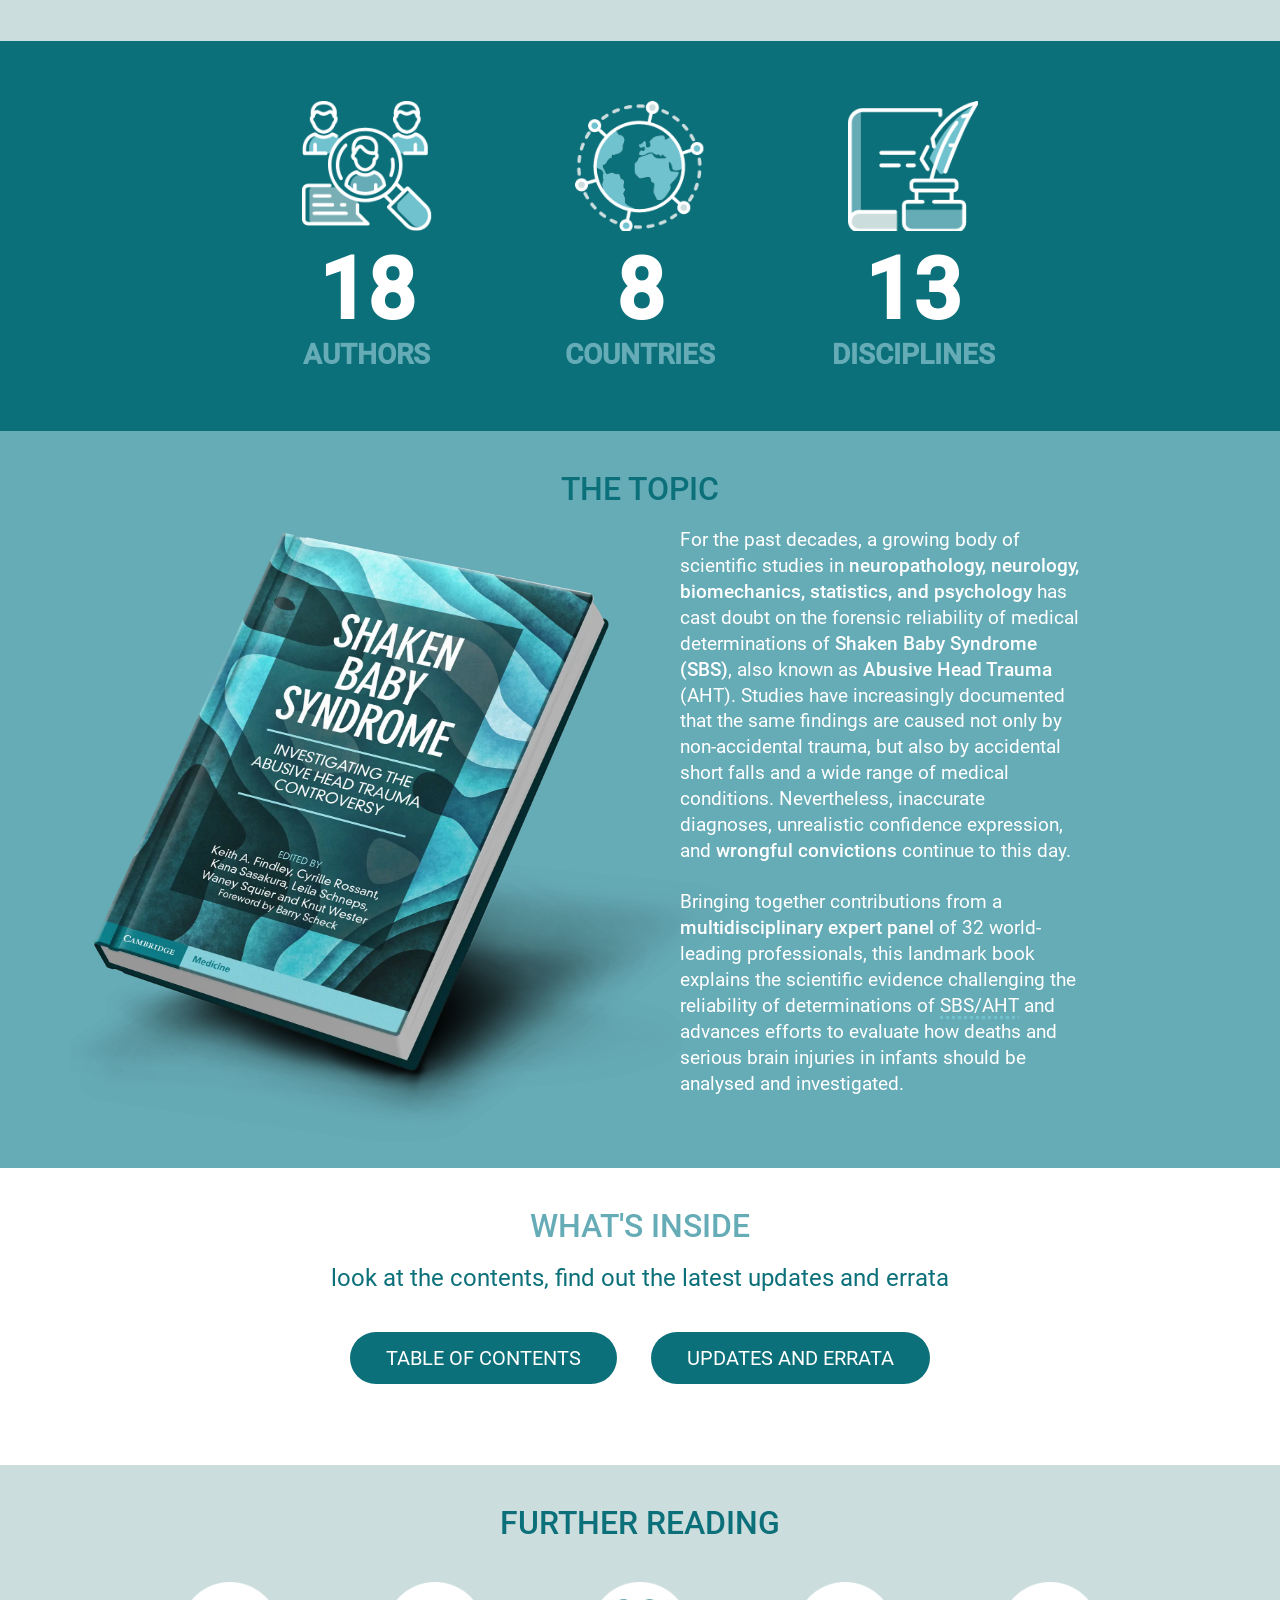
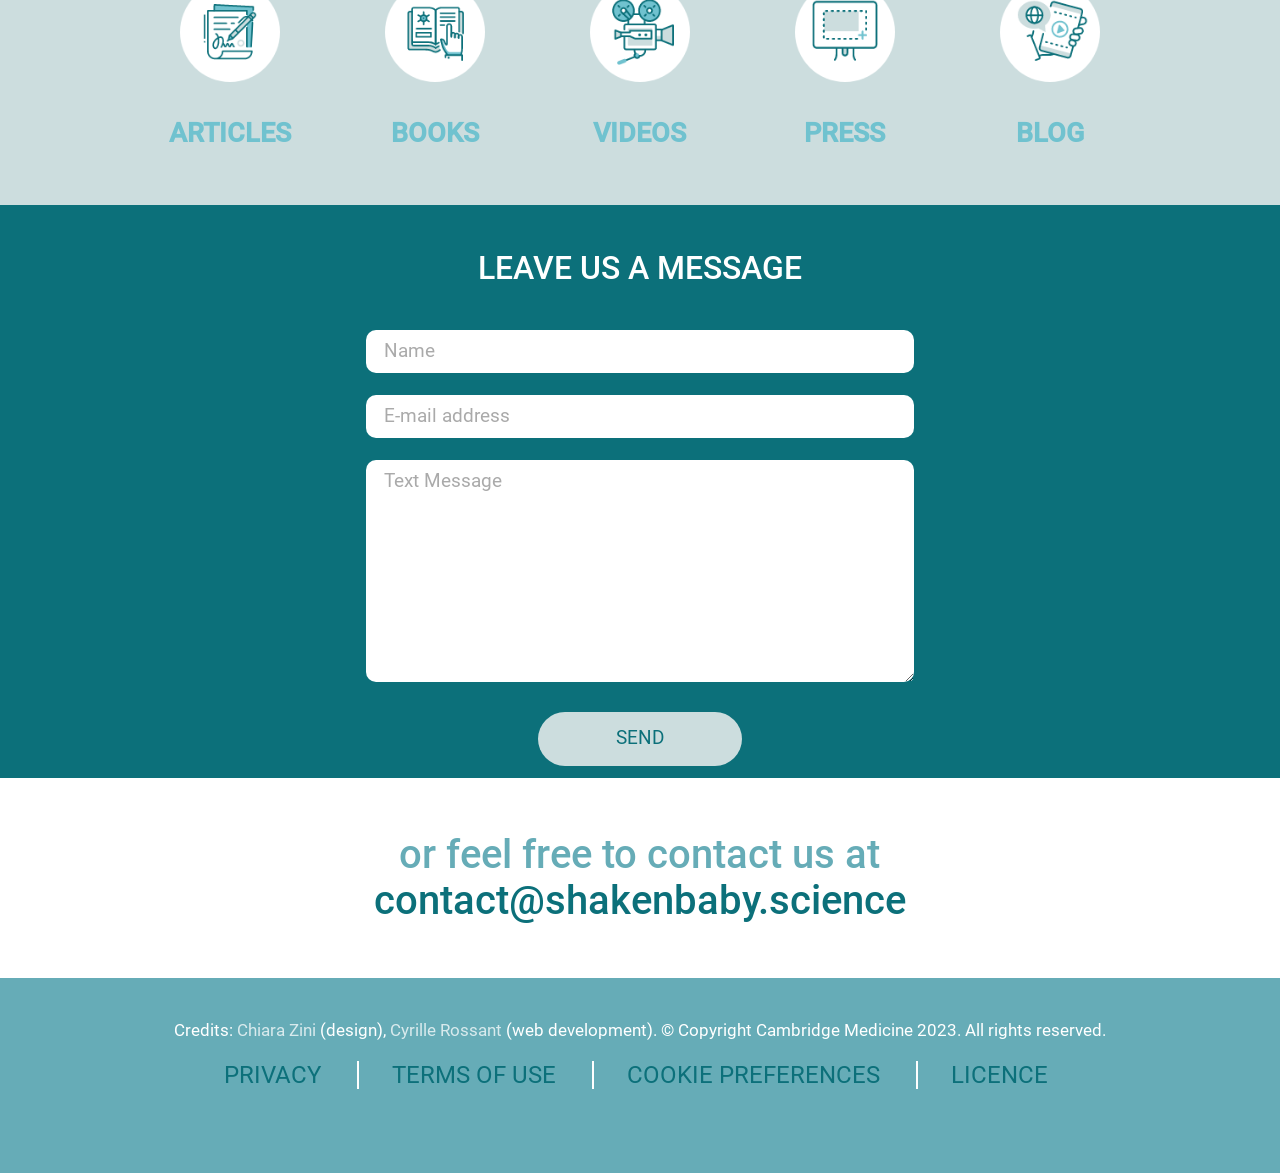
==== commit 38fb8cd2: "Update opengraph tags" ====
--- a/index.html
+++ b/index.html
@@ -1,7 +1,7 @@
 <!DOCTYPE html>
 <html lang="en-us">
 
-<head>
+<head prefix="og: http://ogp.me/ns# book: http://ogp.me/ns/book#">
 
     <meta charset="UTF-8">
     <meta name="viewport" content="width=device-width, initial-scale=1">
@@ -12,11 +12,17 @@
     <meta name="twitter:description" content="Shaken Baby Syndrome: Investigating the Abusive Head Trauma Controversy" />
     <meta name="twitter:image" content="https://shakenbaby.science/resources/sbsbook-cover.jpg" />
 
-    <!-- <meta name="twitter:card" content="summary_large_image">
-    <meta name="twitter:site" content="@cyrillerossant">
-    <meta name="twitter:creator" content="@cyrillerossant">
-    <meta name="twitter:description" content="Shaken Baby Syndrome: Investigating the Abusive Head Trauma Controversy">
-    <meta name="twitter:image" content="https://shakenbaby.science/resources/social-media-2560.jpg"> -->
+    <meta property="og:url" content="https://shakenbaby.science" />
+    <meta property="og:type" content="article" />
+    <meta property="og:title" content="Shaken Baby Syndrome: Investigating the Abusive Head Trauma Controversy" />
+    <meta property="og:description" content="Shaken Baby Syndrome: Investigating the Abusive Head Trauma Controversy. A book by Cambridge University Press. Findley et al. 2023." />
+    <meta property="og:image" content="https://shakenbaby.science/resources/sbsbook-cover.jpg" />
+
+    <meta property="book:author" name="author" content="Keith Findley, Cyrille Rossant, Kana Sasakura, Leila Schneps, Waney Squier, Knut Wester">
+    <meta property="book:isbn" name="isbn" content="978-1009384766">
+    <meta property="book:release_date" name="date" content="2023-06-08">
+    <meta property="book:tag" content="shaken baby syndrome">
+    <meta property="book:tag" content="abusive head trauma">
 
     <title>Shaken Baby Syndrome: Investigating the Abusive Head Trauma Controversy</title>
 
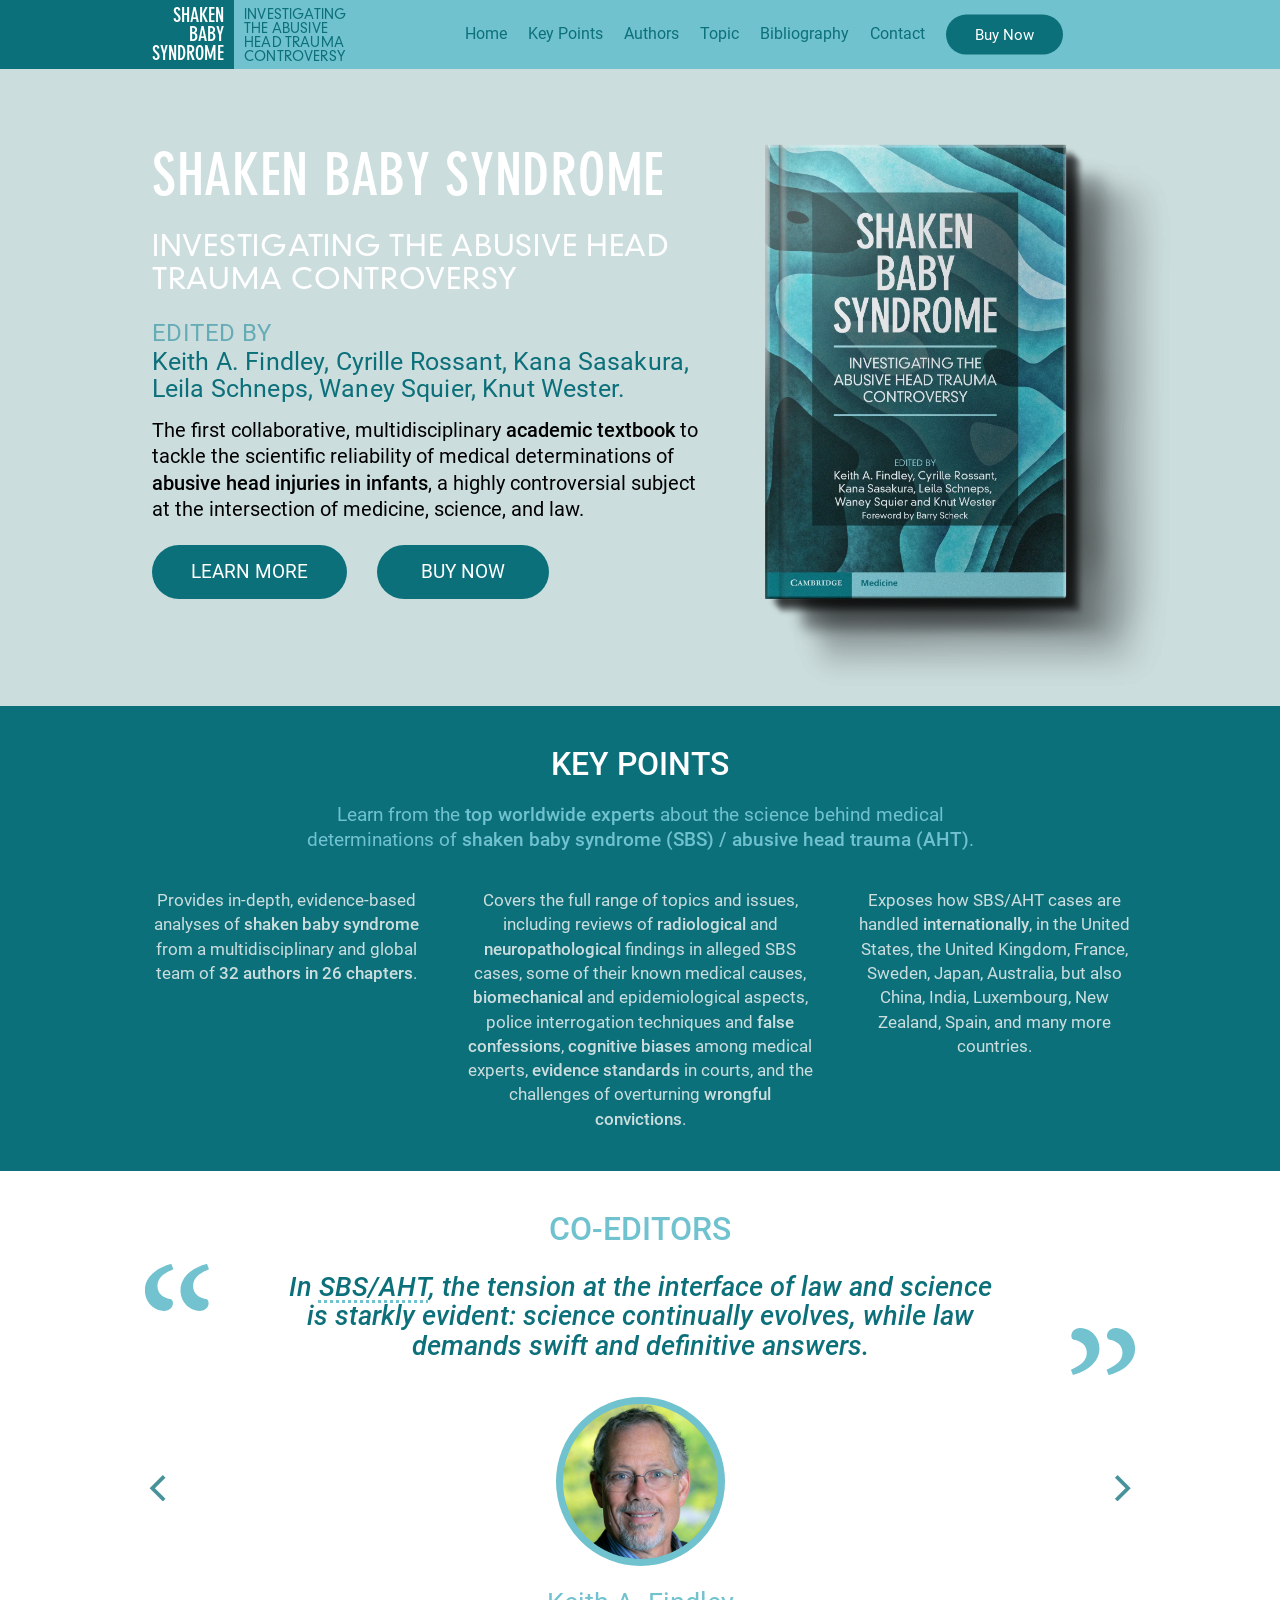
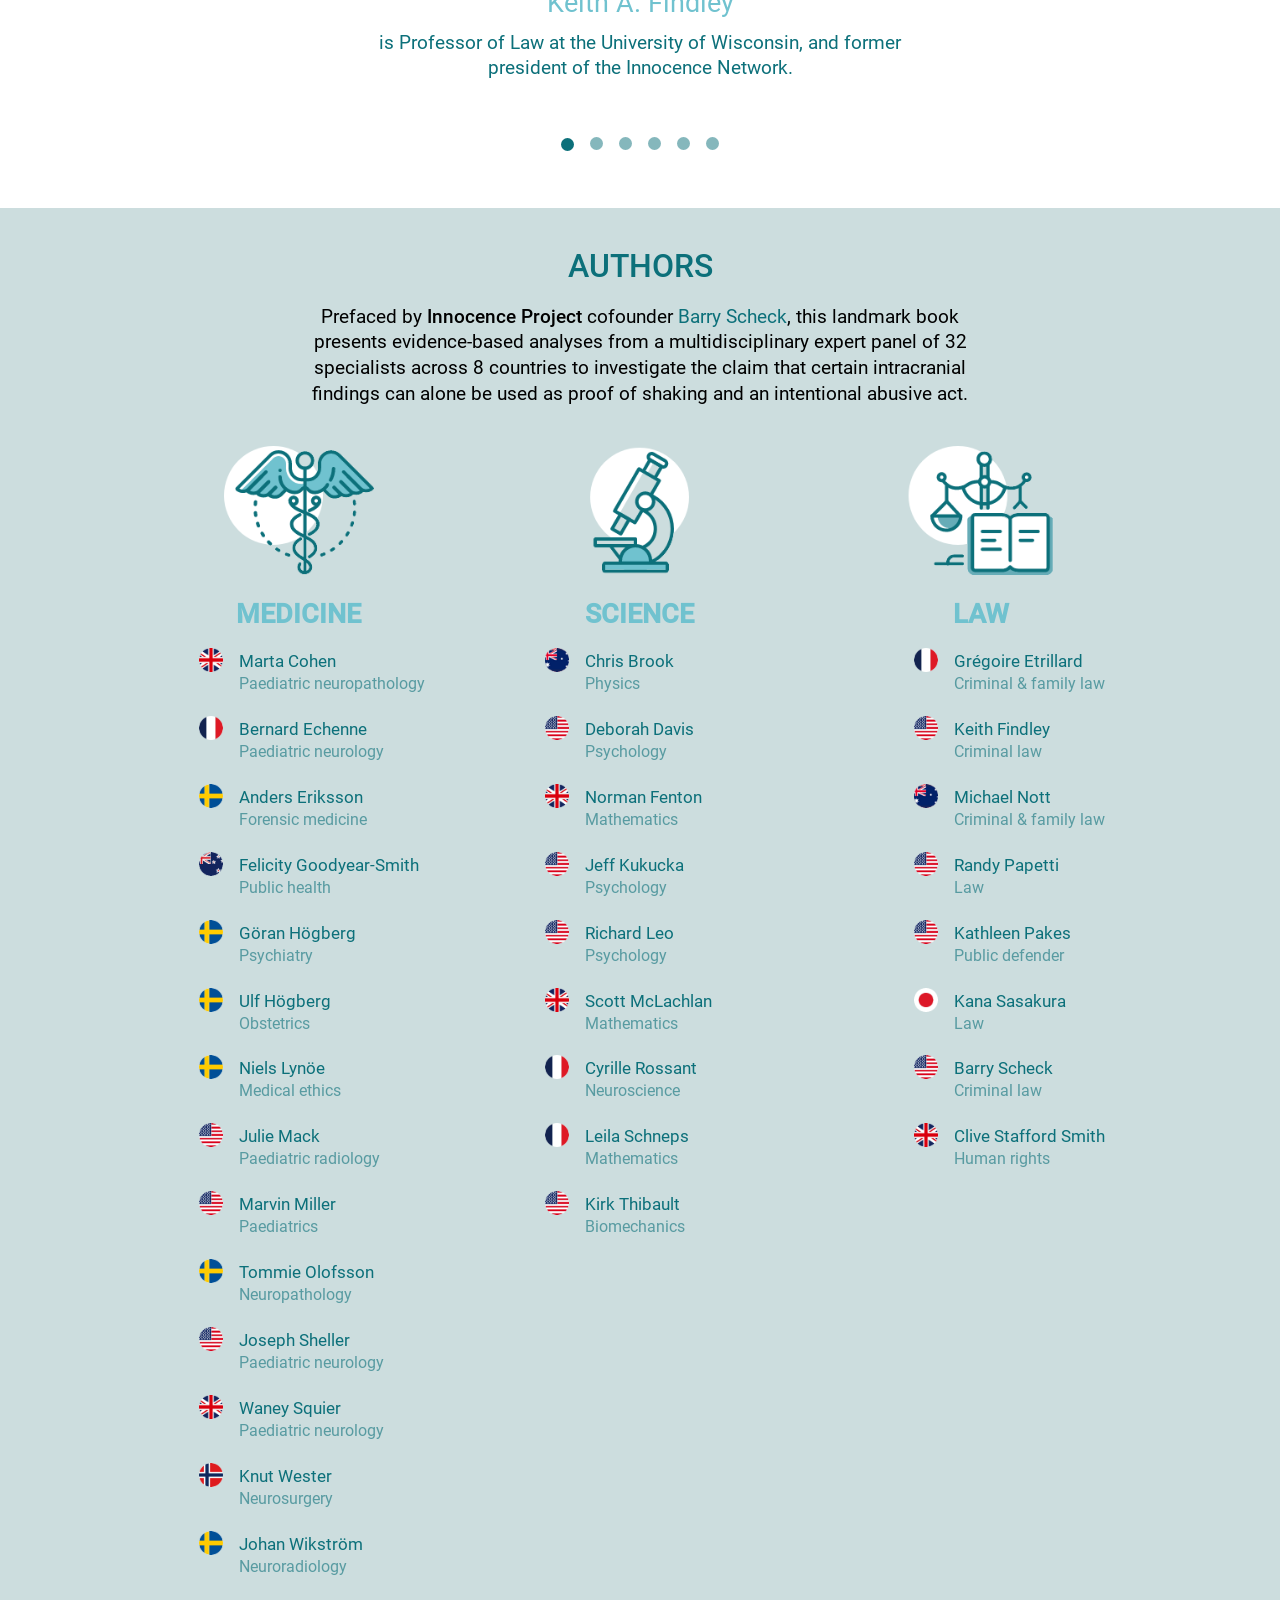
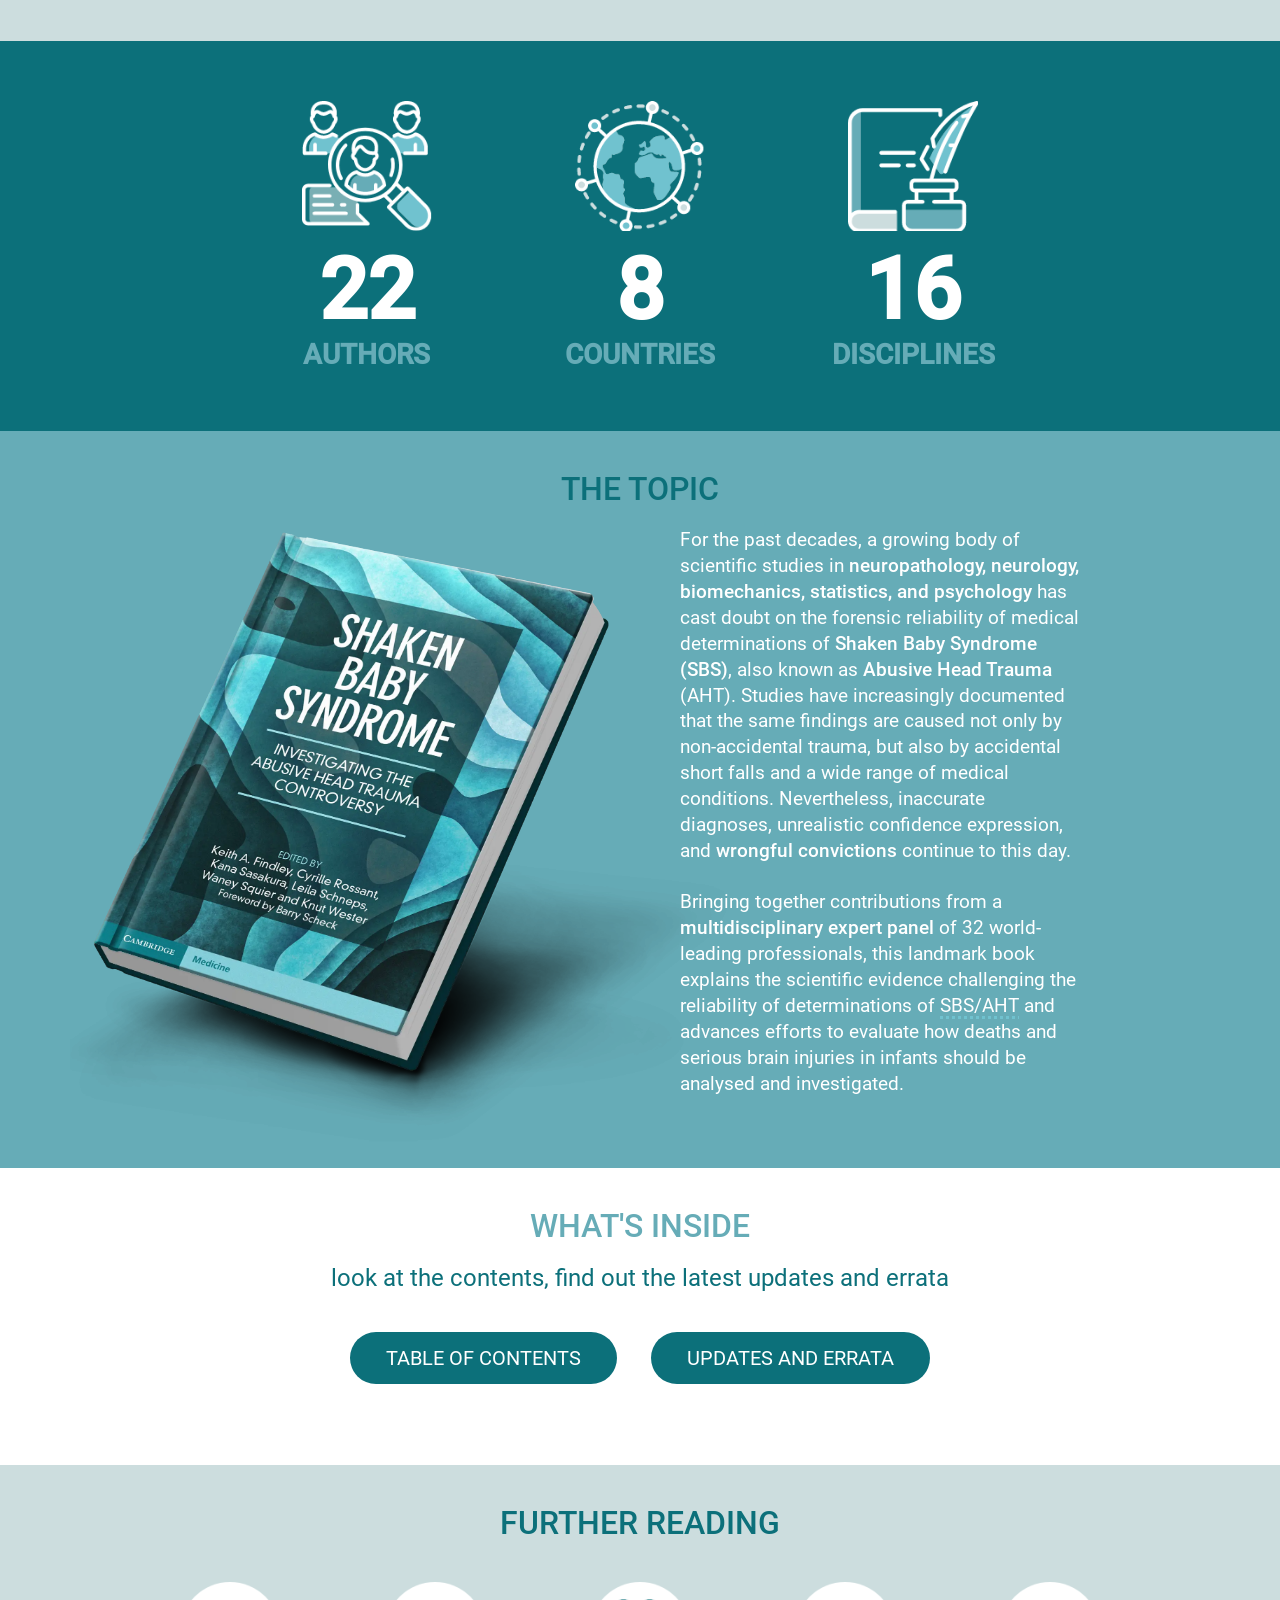
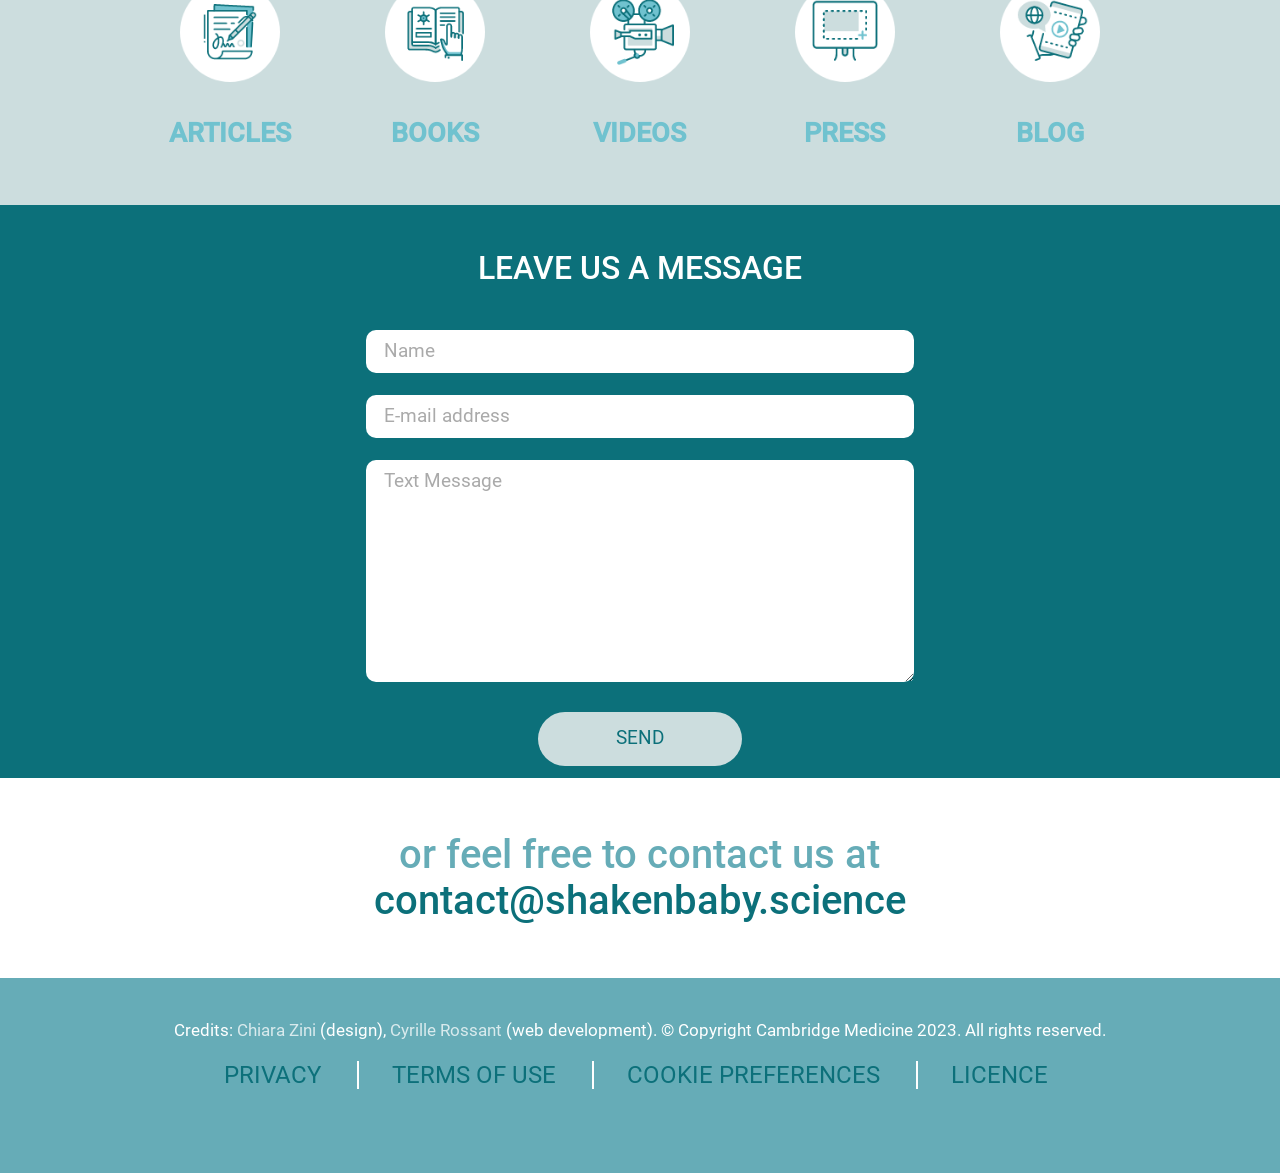
==== commit 37c09e28: "Update opengraph tags" ====
--- a/index.html
+++ b/index.html
@@ -17,10 +17,11 @@
     <meta property="og:title" content="Shaken Baby Syndrome: Investigating the Abusive Head Trauma Controversy" />
     <meta property="og:description" content="Shaken Baby Syndrome: Investigating the Abusive Head Trauma Controversy. A book by Cambridge University Press. Findley et al. 2023." />
     <meta property="og:image" content="https://shakenbaby.science/resources/sbsbook-cover.jpg" />
+    <meta property="og:publish_date" name="publish_date" content="2023-06-08T00:00:00-0600">
 
     <meta property="book:author" name="author" content="Keith Findley, Cyrille Rossant, Kana Sasakura, Leila Schneps, Waney Squier, Knut Wester">
     <meta property="book:isbn" name="isbn" content="978-1009384766">
-    <meta property="book:release_date" name="date" content="2023-06-08">
+    <meta property="book:release_date" name="release_date" content="2023-06-08">
     <meta property="book:tag" content="shaken baby syndrome">
     <meta property="book:tag" content="abusive head trauma">
 
